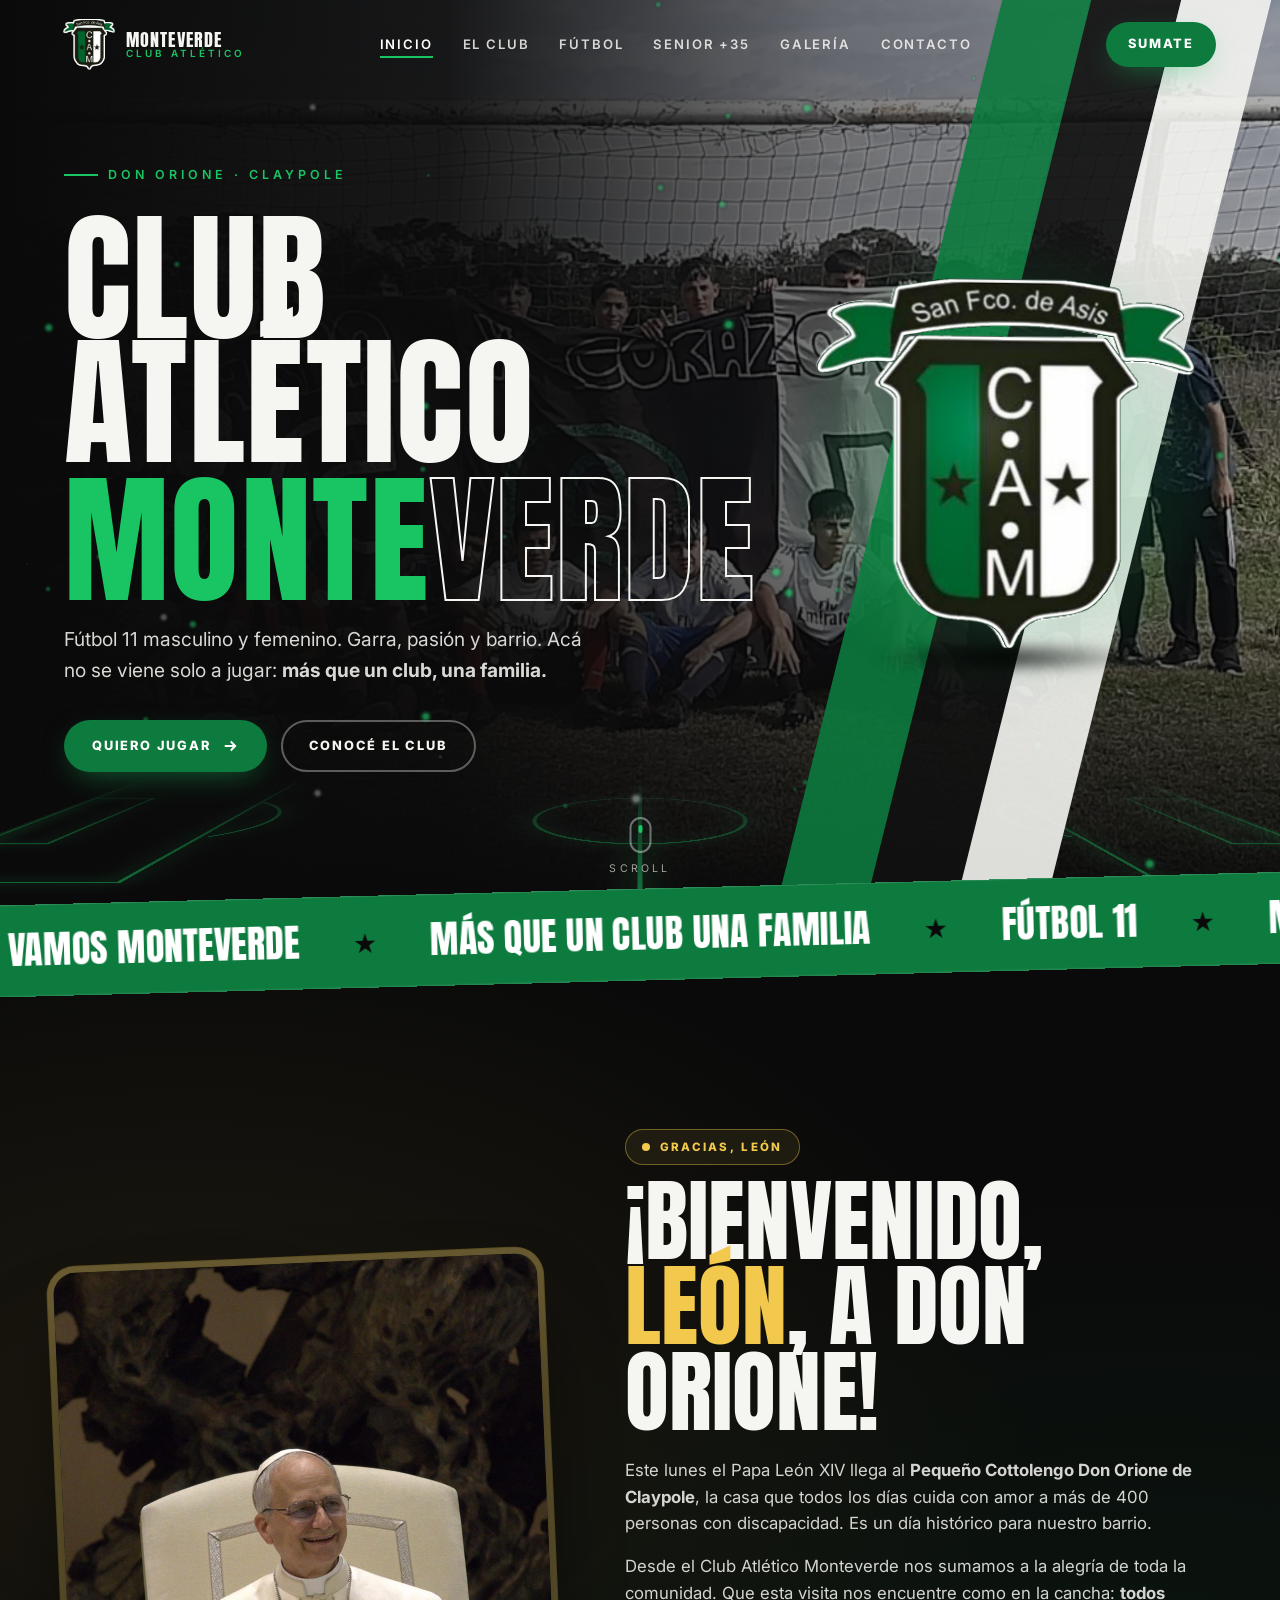
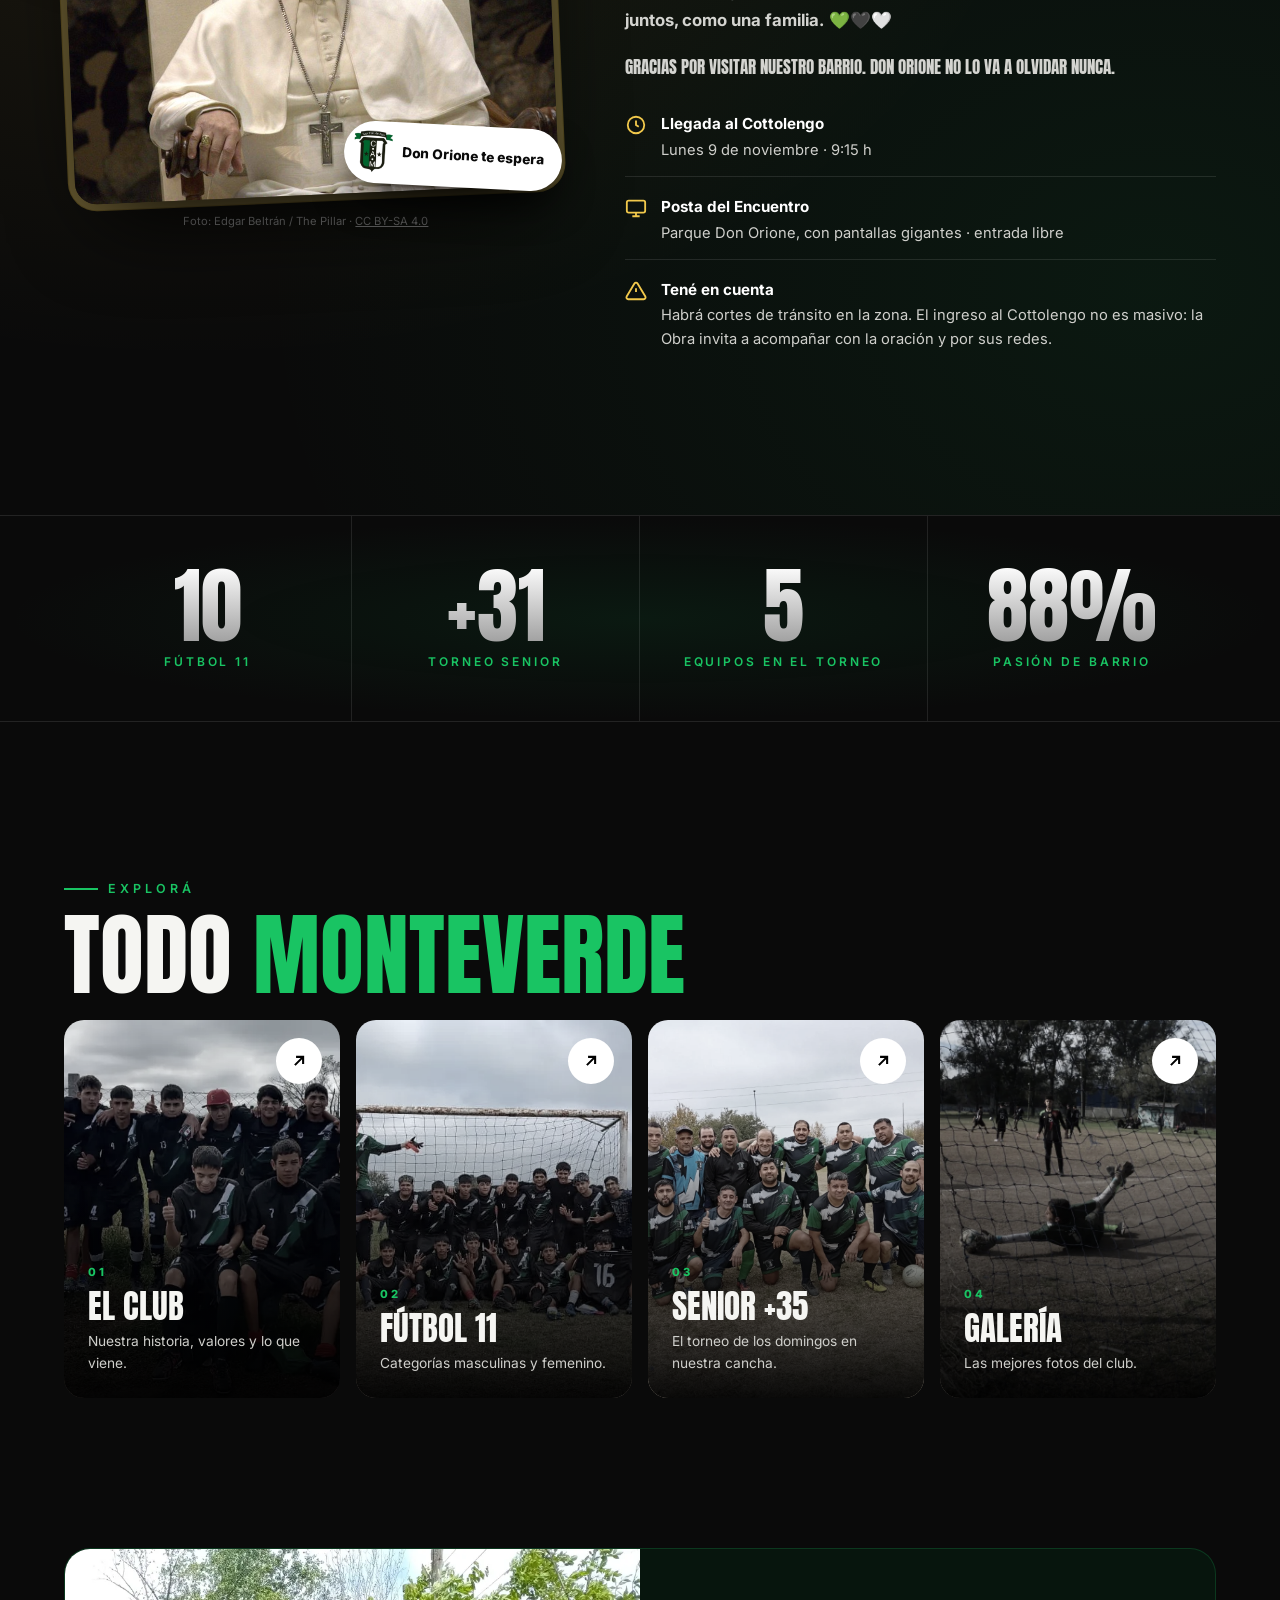
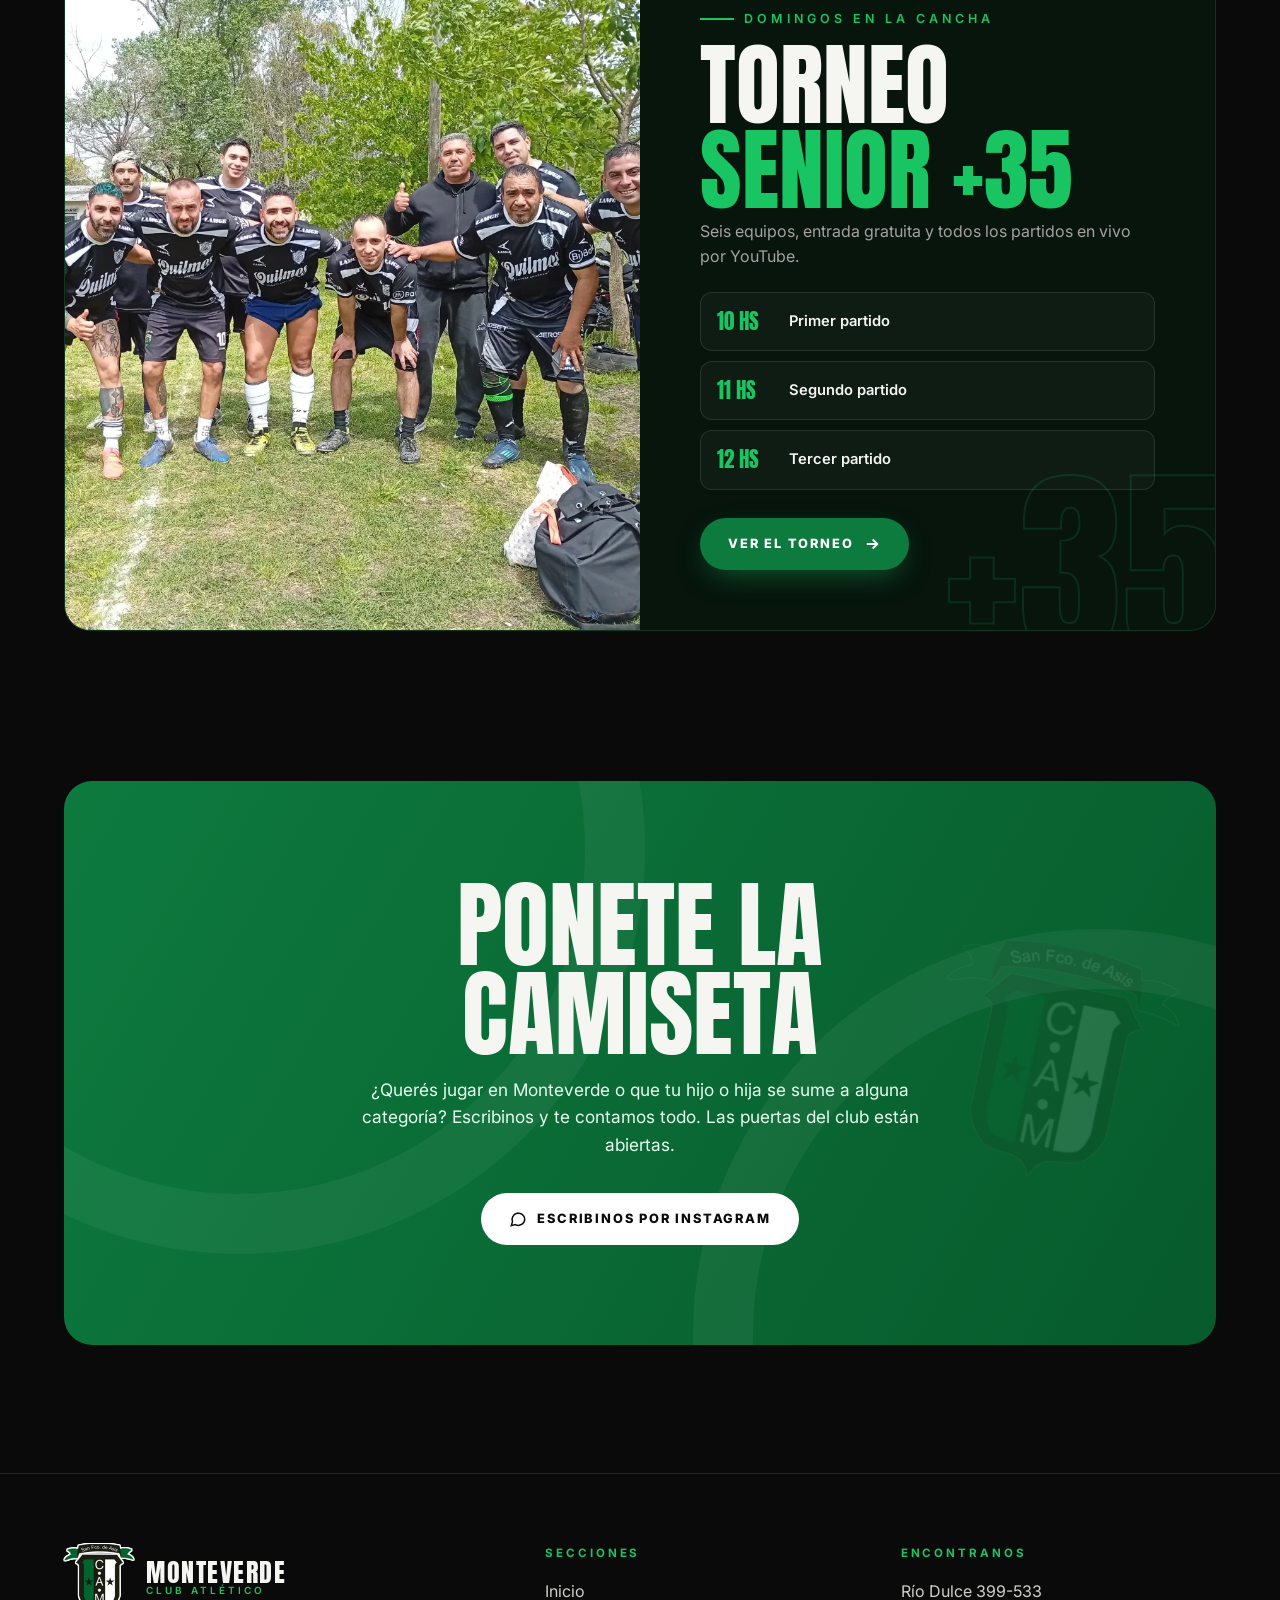
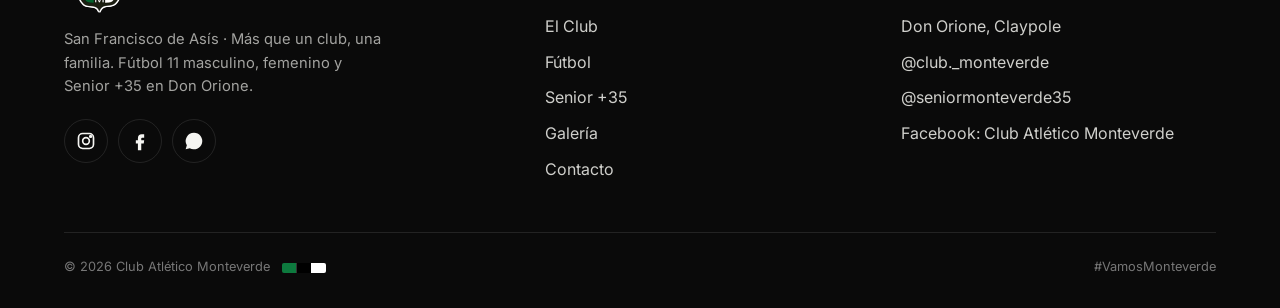
==== index.html @ 82a43534 "Contadores genéricos en Inicio y El Club (Fútbol 11, +35, 6 equipos, 100% barrio) Reemplaza datos pu" ====
<!doctype html>
<html lang="es-AR">
<head>
<meta charset="utf-8">
<meta name="viewport" content="width=device-width, initial-scale=1">
<title>Club Atlético Monteverde | Fútbol en Don Orione, Claypole</title>
<meta name="description" content="Club Atlético Monteverde (San Francisco de Asís), club de fútbol de barrio en Don Orione, Claypole. Fútbol 11 masculino, femenino y torneo Senior +35.">
<meta name="theme-color" content="#0a0a0a">
<!-- SEO -->
<link rel="canonical" href="https://clubmonteverde.com.ar/">
<meta name="robots" content="index, follow, max-image-preview:large">
<meta name="author" content="Club Atlético Monteverde">
<meta property="og:type" content="website">
<meta property="og:locale" content="es_AR">
<meta property="og:site_name" content="Club Atlético Monteverde">
<meta property="og:title" content="Club Atlético Monteverde | Fútbol en Don Orione, Claypole">
<meta property="og:description" content="Club Atlético Monteverde (San Francisco de Asís), club de fútbol de barrio en Don Orione, Claypole. Fútbol 11 masculino, femenino y torneo Senior +35.">
<meta property="og:url" content="https://clubmonteverde.com.ar/">
<meta property="og:image" content="https://clubmonteverde.com.ar/img/og-image.jpg">
<meta property="og:image:width" content="1200">
<meta property="og:image:height" content="630">
<meta property="og:image:alt" content="Escudo y plantel del Club Atlético Monteverde">
<meta name="twitter:card" content="summary_large_image">
<meta name="twitter:title" content="Club Atlético Monteverde | Fútbol en Don Orione, Claypole">
<meta name="twitter:description" content="Club Atlético Monteverde (San Francisco de Asís), club de fútbol de barrio en Don Orione, Claypole. Fútbol 11 masculino, femenino y torneo Senior +35.">
<meta name="twitter:image" content="https://clubmonteverde.com.ar/img/og-image.jpg">
<link rel="icon" href="/favicon.ico" sizes="any">
<link rel="icon" href="/favicon-32.png" type="image/png" sizes="32x32">
<link rel="apple-touch-icon" href="/apple-touch-icon.png">
<link rel="manifest" href="/site.webmanifest">
<link rel="preload" as="image" href="img/foto14.webp" fetchpriority="high">
<script type="application/ld+json">{"@context":"https://schema.org","@graph":[{"@type":"SportsOrganization","@id":"https://clubmonteverde.com.ar/#club","name":"Club Atlético Monteverde","alternateName":["C.A.M.","Monteverde","Club Atlético Monteverde San Francisco de Asís"],"sport":"Fútbol","slogan":"Más que un club, una familia","url":"https://clubmonteverde.com.ar/","logo":"https://clubmonteverde.com.ar/img/escudo.png","image":"https://clubmonteverde.com.ar/img/og-image.jpg","address":{"@type":"PostalAddress","streetAddress":"Río Dulce 399","addressLocality":"Claypole","addressRegion":"Buenos Aires","addressCountry":"AR"},"areaServed":"Don Orione, Claypole, Almirante Brown","sameAs":["https://www.instagram.com/club._monteverde/","https://www.facebook.com/pabloemanuel.castillo.5","https://www.instagram.com/seniormonteverde35/"]},{"@type":"WebSite","@id":"https://clubmonteverde.com.ar/#web","url":"https://clubmonteverde.com.ar/","name":"Club Atlético Monteverde","inLanguage":"es-AR","publisher":{"@id":"https://clubmonteverde.com.ar/#club"}},{"@type":"WebPage","@id":"https://clubmonteverde.com.ar/#page","url":"https://clubmonteverde.com.ar/","name":"Club Atlético Monteverde | Fútbol en Don Orione, Claypole","description":"Club Atlético Monteverde (San Francisco de Asís), club de fútbol de barrio en Don Orione, Claypole. Fútbol 11 masculino, femenino y torneo Senior +35.","inLanguage":"es-AR","isPartOf":{"@id":"https://clubmonteverde.com.ar/#web"},"about":{"@id":"https://clubmonteverde.com.ar/#club"},"primaryImageOfPage":"https://clubmonteverde.com.ar/img/og-image.jpg"}]}</script>
<!-- /SEO -->
<link rel="preconnect" href="https://fonts.googleapis.com">
<link rel="preconnect" href="https://fonts.gstatic.com" crossorigin>
<link href="https://fonts.googleapis.com/css2?family=Anton&family=Inter:wght@400;500;600;800&display=swap" rel="stylesheet">
<link rel="stylesheet" href="styles.css">
<link rel="stylesheet" href="fx.css">
</head>
<body>
<div id="loader"><img src="img/escudo-3d.png" alt=""><div class="bar"></div></div>
<div id="progress"></div>

<header id="top">
  <nav class="wrap">
    <a href="index.html" class="brand"><img src="img/escudo-sm.png" alt="Escudo del Club Atlético Monteverde" width="50" height="48"><span>MONTEVERDE<small>CLUB ATLÉTICO</small></span></a>
    <ul class="links">
      <li><a href="index.html">Inicio</a></li>
      <li><a href="club.html">El Club</a></li>
      <li><a href="futbol.html">Fútbol</a></li>
      <li><a href="senior.html">Senior +35</a></li>
      <li><a href="galeria.html">Galería</a></li>
      <li><a href="contacto.html">Contacto</a></li>
    </ul>
    <a href="contacto.html#sumate" class="btn btn-green nav-cta">Sumate</a>
    <button class="burger" aria-label="Abrir menú" aria-expanded="false"><span></span><span></span><span></span></button>
  </nav>
</header>

<main>
<!-- HERO -->
<section class="hero" id="inicio">
  <div class="hero-bg" style="background-image:url('img/foto14.webp')"></div>
  <div class="stripes"><i></i><i></i><i></i></div>
  <div class="wrap hero-grid">
    <div>
      <span class="eyebrow">Don Orione · Claypole</span>
      <h1><span class="line"><span>Club Atlético</span></span><span class="line"><span><span class="g">Monte</span><span class="outline">verde</span></span></span></h1>
      <p class="lead">Fútbol 11 masculino y femenino. Garra, pasión y barrio. Acá no se viene solo a jugar: <strong>más que un club, una familia.</strong></p>
      <div class="hero-actions">
        <a href="contacto.html#sumate" class="btn btn-green">Quiero jugar
          <svg width="18" height="18" viewBox="0 0 24 24" fill="none" stroke="currentColor" stroke-width="2.5"><path d="M5 12h14M13 6l6 6-6 6"/></svg></a>
        <a href="club.html" class="btn btn-ghost">Conocé el club</a>
      </div>
    </div>
    <div class="crest-wrap"><img src="img/escudo-3d.png" alt="Escudo del Club Atlético Monteverde"></div>
  </div>
  <a href="#explora" class="scroll-cue"><i></i>Scroll</a>
</section>

<div class="marquee" aria-hidden="true"><div class="marquee-track">
  <span>Vamos Monteverde</span><span>Más que un club una familia</span><span>Fútbol 11</span><span>Masculino &amp; Femenino</span><span>Senior +35</span><span>Don Orione</span>
  <span>Vamos Monteverde</span><span>Más que un club una familia</span><span>Fútbol 11</span><span>Masculino &amp; Femenino</span><span>Senior +35</span><span>Don Orione</span>
</div></div>

<!-- STATS -->
<!-- ===== PUBLICACIÓN: VISITA DEL PAPA LEÓN XIV (se puede borrar esta sección completa cuando pase) ===== -->
<section class="pad news" id="papa">
  <div class="wrap">
    <div class="news-grid">
      <figure class="news-photo reveal">
        <div class="frame"><img src="img/papa-leon-xiv.jpg" alt="El Papa León XIV sonriendo" loading="lazy"></div>
        <span class="news-stamp"><img src="img/escudo-3d.png" alt="">Don Orione te espera</span>
        <figcaption>Foto: Edgar Beltrán / The Pillar · <a href="https://commons.wikimedia.org/wiki/File:Pope_Leo_XIV_2.png" target="_blank" rel="noopener">CC BY-SA 4.0</a></figcaption>
      </figure>
      <div class="news-body">
        <span class="news-tag reveal"><i></i><span data-state-text>Novedad · Lunes 9 de noviembre</span></span>
        <h2 class="sec-title reveal d1">¡Bienvenido, <em>León</em>, a Don Orione!</h2>
        <p class="reveal d2">Este lunes el Papa León XIV llega al <strong>Pequeño Cottolengo Don Orione de Claypole</strong>, la casa que todos los días cuida con amor a más de 400 personas con discapacidad. Es un día histórico para nuestro barrio.</p>
        <p class="reveal d2">Desde el Club Atlético Monteverde nos sumamos a la alegría de toda la comunidad. Que esta visita nos encuentre como en la cancha: <strong>todos juntos, como una familia.</strong> 💚🖤🤍</p>
        <div class="countdown reveal d3" id="cd" aria-live="polite">
          <div><b data-u="d">0</b><span>días</span></div>
          <div><b data-u="h">00</b><span>horas</span></div>
          <div><b data-u="m">00</b><span>min</span></div>
          <div><b data-u="s">00</b><span>seg</span></div>
        </div>
        <p class="cd-msg" id="cdMsg" hidden></p>
        <ul class="news-info reveal d3">
          <li><svg viewBox="0 0 24 24" fill="none" stroke="currentColor" stroke-width="2"><circle cx="12" cy="12" r="9"/><path d="M12 7v5l3 2"/></svg><div><b>Llegada al Cottolengo</b>Lunes 9 de noviembre · 9:15 h</div></li>
          <li><svg viewBox="0 0 24 24" fill="none" stroke="currentColor" stroke-width="2"><rect x="2" y="4" width="20" height="13" rx="2"/><path d="M8 21h8M12 17v4"/></svg><div><b>Posta del Encuentro</b>Parque Don Orione, con pantallas gigantes · entrada libre</div></li>
          <li><svg viewBox="0 0 24 24" fill="none" stroke="currentColor" stroke-width="2"><path d="M12 9v4M12 17h.01M10.3 3.9 1.8 18a2 2 0 0 0 1.7 3h17a2 2 0 0 0 1.7-3L13.7 3.9a2 2 0 0 0-3.4 0z"/></svg><div><b>Tené en cuenta</b>Habrá cortes de tránsito en la zona. El ingreso al Cottolengo no es masivo: la Obra invita a acompañar con la oración y por sus redes.</div></li>
        </ul>
      </div>
    </div>
  </div>
  <script>
  (function(){
    var T=new Date('2026-11-09T09:15:00-03:00').getTime(), END=new Date('2026-11-10T00:00:00-03:00').getTime();
    var cd=document.getElementById('cd'), msg=document.getElementById('cdMsg'), tag=document.querySelector('#papa [data-state-text]');
    var u={}; cd.querySelectorAll('[data-u]').forEach(function(b){u[b.dataset.u]=b;});
    function pad(n){return (n<10?'0':'')+n;}
    function tick(){
      var now=Date.now(), d=T-now;
      if(d>0){
        var s=Math.floor(d/1000);
        u.d.textContent=Math.floor(s/86400); u.h.textContent=pad(Math.floor(s%86400/3600));
        u.m.textContent=pad(Math.floor(s%3600/60)); u.s.textContent=pad(s%60);
        return;
      }
      cd.hidden=true; msg.hidden=false; clearInterval(iv);
      if(now<END){ tag.textContent='¡Hoy es el día!'; msg.textContent='¡El Papa ya está en Don Orione! Acompañemos desde la Posta del Encuentro en Parque Don Orione.'; }
      else { tag.textContent='Gracias, León'; msg.textContent='Gracias por visitar nuestro barrio. Don Orione no lo va a olvidar nunca.'; }
    }
    var iv=setInterval(tick,1000); tick();
  })();
  </script>
</section>
<!-- ===== FIN PUBLICACIÓN ===== -->

<section class="stats">
  <div class="wrap stats-grid">
    <div class="stat reveal"><b data-count="11">0</b><span>Fútbol 11</span></div>
    <div class="stat reveal d1"><b data-count="35" data-prefix="+">0</b><span>Torneo Senior</span></div>
    <div class="stat reveal d2"><b data-count="6">0</b><span>Equipos en el torneo</span></div>
    <div class="stat reveal d3"><b data-count="100" data-suffix="%">0</b><span>Pasión de barrio</span></div>
  </div>
</section>

<section class="pad" id="explora">
  <div class="wrap">
    <span class="eyebrow reveal">Explorá</span>
    <h2 class="sec-title reveal d1">Todo <em>Monteverde</em></h2>
    <div class="tiles">
      <a class="tile reveal" href="club.html"><img src="img/foto13.webp" alt="" loading="lazy"><span class="go"><svg viewBox="0 0 24 24" fill="none" stroke="currentColor" stroke-width="2.5"><path d="M5 12h14M13 6l6 6-6 6"/></svg></span><span class="n">01</span><h3>El Club</h3><p>Nuestra historia, valores y lo que viene.</p></a>
      <a class="tile reveal d1" href="futbol.html"><img src="img/foto11.webp" alt="" loading="lazy"><span class="go"><svg viewBox="0 0 24 24" fill="none" stroke="currentColor" stroke-width="2.5"><path d="M5 12h14M13 6l6 6-6 6"/></svg></span><span class="n">02</span><h3>Fútbol 11</h3><p>Categorías masculinas y femenino.</p></a>
      <a class="tile reveal d2" href="senior.html"><img src="img/senior/s30.webp" alt="" loading="lazy"><span class="go"><svg viewBox="0 0 24 24" fill="none" stroke="currentColor" stroke-width="2.5"><path d="M5 12h14M13 6l6 6-6 6"/></svg></span><span class="n">03</span><h3>Senior +35</h3><p>El torneo de los domingos en nuestra cancha.</p></a>
      <a class="tile reveal d3" href="galeria.html"><img src="img/foto09.webp" alt="" loading="lazy"><span class="go"><svg viewBox="0 0 24 24" fill="none" stroke="currentColor" stroke-width="2.5"><path d="M5 12h14M13 6l6 6-6 6"/></svg></span><span class="n">04</span><h3>Galería</h3><p>Las mejores fotos del club.</p></a>
    </div>
  </div>
</section>
<section class="pad" style="padding-top:0">
  <div class="wrap">
    <div class="band reveal">
      <div class="band-img"><img src="img/senior/s01.webp" alt="Torneo Senior +35 en la cancha de Monteverde" loading="lazy"></div>
      <div class="band-body">
        <span class="eyebrow">Domingos en la cancha</span>
        <h2 class="sec-title" style="margin-bottom:6px">Torneo <em>Senior +35</em></h2>
        <p class="muted">Seis equipos, entrada gratuita y todos los partidos en vivo por YouTube.</p>
        <div class="fixture">
          <div><b>10 HS</b>Primer partido</div>
          <div><b>11 HS</b>Segundo partido</div>
          <div><b>12 HS</b>Tercer partido</div>
        </div>
        <div><a class="btn btn-green" href="senior.html">Ver el torneo <svg width="18" height="18" viewBox="0 0 24 24" fill="none" stroke="currentColor" stroke-width="2.5"><path d="M5 12h14M13 6l6 6-6 6"/></svg></a></div>
      </div>
    </div>
  </div>
</section>
<!-- SUMATE -->
<section id="sumate">
  <div class="wrap">
    <div class="join reveal">
      <img class="crest-bg" src="img/escudo.png" alt="">
      <h2>Ponete la<br>camiseta</h2>
      <p>¿Querés jugar en Monteverde o que tu hijo o hija se sume a alguna categoría? Escribinos y te contamos todo. Las puertas del club están abiertas.</p>
      <a class="btn btn-white" href="https://ig.me/m/club._monteverde" target="_blank" rel="noopener">
        <svg width="18" height="18" viewBox="0 0 24 24" fill="none" stroke="currentColor" stroke-width="2"><path d="M21 12a8.5 8.5 0 0 1-12.6 7.4L3 21l1.6-5.2A8.5 8.5 0 1 1 21 12z"/></svg>
        Escribinos por Instagram</a>
    </div>
  </div>
</section>
</main>

<footer>
  <div class="wrap">
    <div class="foot">
      <div>
        <a href="index.html" class="brand"><img src="img/escudo-sm.png" alt="" width="70" height="68"><span>MONTEVERDE<small>CLUB ATLÉTICO</small></span></a>
        <p>San Francisco de Asís · Más que un club, una familia. Fútbol 11 masculino, femenino y Senior +35 en Don Orione.</p>
        <div class="social"><a href="https://www.instagram.com/club._monteverde/" target="_blank" rel="noopener" aria-label="Instagram"><svg viewBox="0 0 24 24" fill="none" stroke="currentColor" stroke-width="2"><rect x="3" y="3" width="18" height="18" rx="5"/><circle cx="12" cy="12" r="4"/><circle cx="17.5" cy="6.5" r="1" fill="currentColor"/></svg></a>
        <a href="https://www.facebook.com/pabloemanuel.castillo.5" target="_blank" rel="noopener" aria-label="Facebook"><svg viewBox="0 0 24 24" fill="currentColor"><path d="M14 8h3V4h-3c-2.8 0-4.5 1.8-4.5 4.6V11H7v4h2.5v8h4v-8h3l.5-4h-3.5V9c0-.6.4-1 1-1z"/></svg></a>
        <a href="https://wa.me/5491160499150" target="_blank" rel="noopener" aria-label="WhatsApp"><svg viewBox="0 0 24 24" fill="currentColor"><path d="M17.5 14.4c-.3-.1-1.8-.9-2-1-.3-.1-.5-.1-.7.1l-.9 1.2c-.2.2-.3.2-.6.1-1.6-.8-2.7-1.5-3.8-3.3-.3-.5.3-.5.8-1.6.1-.2 0-.4 0-.5l-.9-2.2c-.2-.6-.5-.5-.7-.5h-.6c-.2 0-.5.1-.8.4-.3.3-1 1-1 2.5s1.1 2.9 1.2 3.1c.1.2 2.1 3.2 5.1 4.5 1.9.8 2.6.9 3.6.7.6-.1 1.8-.7 2-1.4.3-.7.3-1.3.2-1.4-.1-.2-.3-.3-.6-.4zM12 2a10 10 0 0 0-8.6 15.1L2 22l5-1.3A10 10 0 1 0 12 2z"/></svg></a></div>
      </div>
      <div><h5>Secciones</h5><ul><li><a href="index.html">Inicio</a></li><li><a href="club.html">El Club</a></li><li><a href="futbol.html">Fútbol</a></li><li><a href="senior.html">Senior +35</a></li><li><a href="galeria.html">Galería</a></li><li><a href="contacto.html">Contacto</a></li></ul></div>
      <div><h5>Encontranos</h5><ul><li>Río Dulce 399-533</li><li>Don Orione, Claypole</li><li><a href="https://www.instagram.com/club._monteverde/" target="_blank" rel="noopener">@club._monteverde</a></li><li><a href="https://www.instagram.com/seniormonteverde35/" target="_blank" rel="noopener">@seniormonteverde35</a></li><li><a href="https://www.facebook.com/pabloemanuel.castillo.5" target="_blank" rel="noopener">Facebook: Club Atlético Monteverde</a></li></ul></div>
    </div>
    <div class="copy"><span>© <span class="yr"></span> Club Atlético Monteverde <span class="flag"><i></i><i></i><i></i></span></span><span>#VamosMonteverde</span></div>
  </div>
</footer>

<script src="main.js"></script>
<script src="fx.js"></script>
</body>
</html>
---- styles.css ----
:root{
  --black:#0a0a0a; --ink:#111; --panel:#151515; --line:#ffffff1a;
  --green:#0d7a3e; --green-hi:#19c463; --white:#f5f5f2; --muted:#a3a3a0;
  --display:'Anton',Impact,sans-serif; --body:'Inter',system-ui,sans-serif;
  --gutter:clamp(16px,5vw,64px);
}
*{box-sizing:border-box;margin:0;padding:0}
html{scroll-behavior:smooth}
body{background:var(--black);color:var(--white);font-family:var(--body);line-height:1.6;overflow-x:hidden;-webkit-font-smoothing:antialiased}
img{display:block;max-width:100%}
a{color:inherit;text-decoration:none}
::selection{background:var(--green);color:#fff}
.wrap{width:100%;max-width:1280px;margin:0 auto;padding:0 var(--gutter)}

/* ---------- Preloader ---------- */
#loader{position:fixed;inset:0;z-index:100;background:var(--black);display:grid;place-items:center;transition:opacity .7s ease,visibility .7s}
#loader.out{opacity:0;visibility:hidden}
#loader img{width:120px;height:auto;filter:drop-shadow(1.5px 0 0 #fff) drop-shadow(-1.5px 0 0 #fff) drop-shadow(0 1.5px 0 #fff) drop-shadow(0 -1.5px 0 #fff);animation:pulse 1.2s ease-in-out infinite}
#loader .bar{position:absolute;bottom:0;left:0;height:4px;background:linear-gradient(90deg,var(--green),#fff);width:0;animation:load 1.4s ease forwards}
@keyframes pulse{50%{transform:scale(1.08)}}
@keyframes load{to{width:100%}}

/* ---------- Nav ---------- */
header{position:fixed;top:0;left:0;right:0;z-index:50;transition:background .4s,backdrop-filter .4s,padding .4s;padding:20px 0}
header.solid{background:#0a0a0acc;backdrop-filter:blur(14px);-webkit-backdrop-filter:blur(14px);padding:10px 0;border-bottom:1px solid var(--line)}
nav{display:flex;align-items:center;justify-content:space-between;gap:16px}
.brand{display:flex;align-items:center;gap:12px;font-family:var(--display);letter-spacing:.06em;font-size:1.15rem;line-height:1}
.brand img{width:50px;height:auto;filter:drop-shadow(1px 0 0 #fff) drop-shadow(-1px 0 0 #fff) drop-shadow(0 1px 0 #fff) drop-shadow(0 -1px 0 #fff)}
.brand small{display:block;font-family:var(--body);font-weight:600;font-size:.62rem;letter-spacing:.3em;color:var(--green-hi)}
.links{display:flex;gap:30px;list-style:none;font-weight:600;font-size:.82rem;letter-spacing:.14em;text-transform:uppercase}
.links a{position:relative;padding:6px 0;opacity:.85;transition:opacity .2s}
.links a::after{content:"";position:absolute;left:0;bottom:0;height:2px;width:100%;background:var(--green-hi);transform:scaleX(0);transform-origin:right;transition:transform .35s}
.links a:hover{opacity:1}.links a:hover::after{transform:scaleX(1);transform-origin:left}
.btn{display:inline-flex;align-items:center;gap:10px;padding:14px 26px;border-radius:999px;font-weight:800;font-size:.8rem;letter-spacing:.14em;text-transform:uppercase;transition:transform .25s,box-shadow .25s,background .25s;border:2px solid transparent;cursor:pointer}
.btn-green{background:var(--green);color:#fff;box-shadow:0 10px 30px -10px #19c46380}
.btn-green:hover{transform:translateY(-3px);box-shadow:0 18px 40px -10px #19c463aa;background:#0f8f49}
.btn-ghost{border-color:#ffffff55}
.btn-ghost:hover{border-color:#fff;background:#ffffff10;transform:translateY(-3px)}
.nav-cta{padding:10px 20px}
.burger{display:none;width:44px;height:44px;border:0;background:none;cursor:pointer;position:relative;z-index:60}
.burger span{position:absolute;left:10px;right:10px;height:2px;background:#fff;transition:transform .35s,opacity .2s}
.burger span:nth-child(1){top:15px}.burger span:nth-child(2){top:21px}.burger span:nth-child(3){top:27px}
body.menu-open .burger span:nth-child(1){transform:translateY(6px) rotate(45deg)}
body.menu-open .burger span:nth-child(2){opacity:0}
body.menu-open .burger span:nth-child(3){transform:translateY(-6px) rotate(-45deg)}

/* ---------- Hero ---------- */
.hero{position:relative;min-height:100svh;display:flex;align-items:center;overflow:hidden;isolation:isolate}
.hero-bg{position:absolute;inset:-10% 0 0;z-index:-3;background-size:cover;background-position:center 30%;filter:grayscale(.35) contrast(1.1);transform:scale(1.1)}
.hero::before{content:"";position:absolute;inset:0;z-index:-2;background:
  linear-gradient(90deg,#0a0a0a 0%,#0a0a0aee 35%,#0a0a0a88 65%,#0a0a0a55 100%),
  linear-gradient(0deg,#0a0a0a 0%,transparent 40%)}
.stripes{position:absolute;inset:0;z-index:-1;display:flex;justify-content:flex-end;pointer-events:none;opacity:.9}
.stripes i{display:block;width:clamp(40px,7vw,110px);height:140%;margin-top:-20%;transform:skewX(-14deg) translateY(110%);animation:rise 1.4s cubic-bezier(.2,.8,.2,1) forwards}
.stripes i:nth-child(1){background:var(--green);animation-delay:1.3s}
.stripes i:nth-child(2){background:var(--ink);animation-delay:1.45s}
.stripes i:nth-child(3){background:var(--white);animation-delay:1.6s;margin-right:8vw}
@keyframes rise{to{transform:skewX(-14deg) translateY(0)}}
.hero-grid{display:grid;grid-template-columns:1.25fr .75fr;align-items:center;gap:40px;padding-top:110px;padding-bottom:80px}
.eyebrow{display:inline-flex;align-items:center;gap:10px;font-weight:600;font-size:.78rem;letter-spacing:.32em;text-transform:uppercase;color:var(--green-hi)}
.eyebrow::before{content:"";width:34px;height:2px;background:currentColor}
.hero h1{font-family:var(--display);font-weight:400;text-transform:uppercase;line-height:.88;font-size:clamp(3.4rem,11vw,9.5rem);margin:18px 0 22px;letter-spacing:.01em}
.hero h1 .line{display:block;overflow:hidden;padding-top:.1em}
.hero h1 .line>span{display:block;transform:translateY(105%);animation:up 1s cubic-bezier(.2,.8,.2,1) forwards}
.hero h1 .line:nth-child(2) span{animation-delay:.12s}
.hero h1 .outline{color:transparent;-webkit-text-stroke:2px var(--white)}
.hero h1 .g{color:var(--green-hi)}
@keyframes up{to{transform:translateY(0)}}
body:not(.ready) .hero h1 .line span,body:not(.ready) .stripes i{animation-play-state:paused}
.hero p.lead{max-width:520px;color:#d8d8d4;font-size:clamp(1rem,1.6vw,1.2rem)}
.hero-actions{display:flex;flex-wrap:wrap;gap:14px;margin-top:34px}
.crest-wrap{position:relative;justify-self:center;width:min(430px,92%)}
.crest-wrap::before{content:"";position:absolute;inset:-18%;border-radius:50%;background:radial-gradient(circle,#19c46355 0%,transparent 65%);filter:blur(10px);animation:glow 4s ease-in-out infinite}
.crest-wrap img{position:relative;width:100%;filter:drop-shadow(2px 0 0 #fff) drop-shadow(-2px 0 0 #fff) drop-shadow(0 2px 0 #fff) drop-shadow(0 -2px 0 #fff) drop-shadow(0 30px 50px #000c);animation:float 6s ease-in-out infinite}
@keyframes float{50%{transform:translateY(-14px) rotate(-1.5deg)}}
@keyframes glow{50%{opacity:.5;transform:scale(.92)}}
.scroll-cue{position:absolute;left:50%;bottom:22px;transform:translateX(-50%);display:flex;flex-direction:column;align-items:center;gap:8px;font-size:.66rem;letter-spacing:.3em;text-transform:uppercase;color:var(--muted)}
.scroll-cue i{width:22px;height:36px;border:2px solid #ffffff66;border-radius:12px;position:relative}
.scroll-cue i::after{content:"";position:absolute;left:50%;top:6px;width:4px;height:8px;margin-left:-2px;border-radius:2px;background:var(--green-hi);animation:wheel 1.6s infinite}
@keyframes wheel{to{transform:translateY(12px);opacity:0}}

/* ---------- Marquee ---------- */
.marquee{background:var(--green);color:#fff;overflow:hidden;border-block:1px solid #ffffff22;transform:rotate(-1.5deg) scale(1.03);margin:-10px 0 0;position:relative;z-index:2}
.marquee-track{display:flex;width:max-content;animation:marq 28s linear infinite}
.marquee span{font-family:var(--display);font-size:clamp(1.4rem,3vw,2.3rem);text-transform:uppercase;padding:14px 26px;white-space:nowrap;display:flex;align-items:center;gap:52px}
.marquee span::after{content:"★";font-size:.7em;color:#0a0a0a}
@keyframes marq{to{transform:translateX(-50%)}}

/* ---------- Sections ---------- */
section{position:relative}
.pad{padding:clamp(80px,12vw,150px) 0}
.sec-title{font-family:var(--display);font-weight:400;text-transform:uppercase;line-height:.95;font-size:clamp(2.6rem,7vw,5.6rem);margin:14px 0 22px}
.sec-title em{font-style:normal;color:var(--green-hi)}
.sec-title .o{color:transparent;-webkit-text-stroke:1.5px var(--white)}
.muted{color:var(--muted)}
.reveal{opacity:0;transform:translateY(50px);transition:opacity 1s cubic-bezier(.2,.8,.2,1),transform 1s cubic-bezier(.2,.8,.2,1)}
.reveal.in{opacity:1;transform:none}
.d1{transition-delay:.1s}.d2{transition-delay:.2s}.d3{transition-delay:.3s}

/* Nosotros */
.about-grid{display:grid;grid-template-columns:1fr 1fr;gap:clamp(40px,6vw,90px);align-items:center}
.about-img{position:relative;aspect-ratio:4/5;border-radius:18px;overflow:hidden}
.about-img img{width:100%;height:100%;object-fit:cover;transition:transform 1.2s}
.about-img:hover img{transform:scale(1.06)}
.about-img::after{content:"";position:absolute;inset:0;background:linear-gradient(180deg,transparent 50%,#0a0a0acc)}
.about-badge{position:absolute;right:-14px;bottom:30px;z-index:2;background:var(--white);color:var(--black);border-radius:14px;padding:18px 22px;box-shadow:0 20px 50px -10px #000;font-weight:800;line-height:1.1;transform:rotate(3deg)}
.about-badge b{display:block;font-family:var(--display);font-weight:400;font-size:2.6rem;color:var(--green)}
.about-wrap{position:relative}
.about-wrap::before{content:"";position:absolute;inset:24px -24px -24px 24px;border:2px solid var(--green);border-radius:18px;z-index:-1}
.about-text p{margin-bottom:18px;font-size:1.05rem;color:#d4d4d0}
.values{display:grid;grid-template-columns:repeat(3,1fr);gap:14px;margin-top:30px}
.value{border:1px solid var(--line);border-radius:14px;padding:18px;background:linear-gradient(160deg,#ffffff08,transparent);transition:border-color .3s,transform .3s}
.value:hover{border-color:var(--green-hi);transform:translateY(-4px)}
.value svg{width:28px;height:28px;color:var(--green-hi);margin-bottom:10px}
.value h4{font-size:.95rem;letter-spacing:.04em}
.value p{font-size:.82rem;color:var(--muted);margin:0}

/* Stats */
.stats{border-block:1px solid var(--line);background:radial-gradient(ellipse at center,#0d7a3e22,transparent 70%)}
.stats-grid{display:grid;grid-template-columns:repeat(4,1fr)}
.stat{padding:48px 20px;text-align:center;border-right:1px solid var(--line)}
.stat:last-child{border-right:0}
.stat b{display:block;font-family:var(--display);font-weight:400;font-size:clamp(3rem,7vw,5.2rem);line-height:1;background:linear-gradient(180deg,#fff,#9a9a9a);-webkit-background-clip:text;background-clip:text;color:transparent}
.stat span{font-size:.75rem;letter-spacing:.24em;text-transform:uppercase;color:var(--green-hi);font-weight:600}

/* Fútbol */
.futbol-head{display:flex;justify-content:space-between;align-items:flex-end;gap:30px;flex-wrap:wrap;margin-bottom:50px}
.futbol-head p{max-width:460px}
.cards{display:grid;grid-template-columns:repeat(4,1fr);gap:18px}
.card{position:relative;aspect-ratio:3/4.2;border-radius:18px;overflow:hidden;isolation:isolate;cursor:default;transform-style:preserve-3d;transition:transform .2s ease-out}
.card img{position:absolute;inset:0;width:100%;height:100%;object-fit:cover;z-index:-2;transition:transform 1s,filter .6s;filter:grayscale(.6)}
.card::before{content:"";position:absolute;inset:0;z-index:-1;background:linear-gradient(180deg,#0a0a0a10 20%,#0a0a0af0 92%)}
.card:hover img{transform:scale(1.08);filter:grayscale(0)}
.card .num{position:absolute;top:16px;left:18px;font-family:var(--display);font-size:4.2rem;line-height:1;color:transparent;-webkit-text-stroke:1.5px #ffffffaa}
.card .tag{position:absolute;top:22px;right:18px;font-size:.62rem;font-weight:800;letter-spacing:.2em;text-transform:uppercase;padding:6px 10px;border-radius:999px;background:var(--green);color:#fff}
.card .tag.w{background:#fff;color:var(--black)}
.card .info{position:absolute;left:20px;right:20px;bottom:20px}
.card h3{font-family:var(--display);font-weight:400;font-size:2rem;text-transform:uppercase;line-height:1}
.card p{font-size:.85rem;color:#cfcfcb;margin-top:6px}
.card .line{height:3px;width:40px;background:var(--green-hi);margin-top:14px;transition:width .5s}
.card:hover .line{width:100%}

/* Momentos / timeline */
.moments{background:var(--panel);overflow:hidden}
.moments::before{content:"MONTEVERDE";position:absolute;top:50%;left:50%;transform:translate(-50%,-50%);font-family:var(--display);font-size:24vw;color:#ffffff05;white-space:nowrap;pointer-events:none;line-height:1}
.mom-grid{display:grid;grid-template-columns:repeat(3,1fr);gap:24px;margin-top:50px}
.mom{position:relative;border-radius:18px;padding:30px;background:#0a0a0a;border:1px solid var(--line);overflow:hidden;transition:transform .4s,border-color .4s}
.mom:hover{transform:translateY(-6px);border-color:#19c46388}
.mom::after{content:"";position:absolute;top:0;left:0;right:0;height:4px;background:linear-gradient(90deg,var(--green),var(--white))}
.mom .score{font-family:var(--display);font-size:3.6rem;line-height:1;display:flex;align-items:center;gap:14px}
.mom .score small{font-family:var(--body);font-size:.7rem;font-weight:800;letter-spacing:.2em;padding:6px 10px;border-radius:6px;background:var(--green)}
.mom .score small.l{background:#333}
.mom h4{font-size:1.1rem;margin:14px 0 6px}
.mom p{font-size:.9rem;color:var(--muted)}
.feature{display:grid;grid-template-columns:1.1fr .9fr;gap:0;margin-top:24px;border-radius:18px;overflow:hidden;background:var(--green);position:relative}
.feature img{width:100%;height:100%;object-fit:cover;min-height:340px}
.feature-body{padding:clamp(28px,5vw,60px);display:flex;flex-direction:column;justify-content:center;position:relative;overflow:hidden}
.feature-body::before{content:"3";position:absolute;right:-20px;bottom:-60px;font-family:var(--display);font-size:22rem;line-height:1;color:#ffffff14}
.feature-body .k{font-size:.72rem;letter-spacing:.3em;text-transform:uppercase;font-weight:800;opacity:.85}
.feature-body h3{font-family:var(--display);font-weight:400;font-size:clamp(2.2rem,5vw,3.8rem);text-transform:uppercase;line-height:.95;margin:12px 0 16px}
.feature-body p{max-width:420px;color:#eafff2}

/* Galería */
.gallery{columns:4 240px;column-gap:14px}
.gallery figure{break-inside:avoid;margin-bottom:14px;border-radius:14px;overflow:hidden;position:relative;cursor:zoom-in;background:#1a1a1a}
.gallery img{width:100%;transition:transform .8s,filter .5s}
.gallery figure::after{content:"+";position:absolute;inset:0;display:grid;place-items:center;font-size:3rem;font-weight:300;color:#fff;background:#0d7a3e99;opacity:0;transition:opacity .4s}
.gallery figure:hover img{transform:scale(1.07)}
.gallery figure:hover::after{opacity:1}
.ig-cta{display:flex;justify-content:center;margin-top:40px}
.lightbox{position:fixed;inset:0;z-index:90;background:#000000f2;display:grid;place-items:center;opacity:0;visibility:hidden;transition:opacity .35s,visibility .35s;padding:20px}
.lightbox.open{opacity:1;visibility:visible}
.lightbox img{max-height:86vh;max-width:min(1100px,100%);border-radius:10px;box-shadow:0 30px 80px #000;transform:scale(.94);transition:transform .35s}
.lightbox.open img{transform:none}
.lb-btn{position:absolute;width:52px;height:52px;border-radius:50%;border:1px solid #ffffff44;background:#ffffff10;color:#fff;font-size:1.5rem;cursor:pointer;display:grid;place-items:center;transition:background .2s}
.lb-btn:hover{background:var(--green)}
.lb-close{top:18px;right:18px}.lb-prev{left:18px;top:50%;transform:translateY(-50%)}.lb-next{right:18px;top:50%;transform:translateY(-50%)}
.lb-count{position:absolute;bottom:20px;left:50%;transform:translateX(-50%);font-size:.8rem;letter-spacing:.2em;color:var(--muted)}

/* Próximamente */
.soon{display:grid;grid-template-columns:repeat(4,1fr);gap:16px;margin-top:40px}
.soon div{border:1px dashed #ffffff33;border-radius:16px;padding:28px 20px;text-align:center;transition:border-color .3s,background .3s}
.soon div:hover{border-color:var(--green-hi);background:#19c4630d}
.soon svg{width:40px;height:40px;margin:0 auto 12px;color:var(--green-hi)}
.soon h4{font-family:var(--display);font-weight:400;font-size:1.5rem;text-transform:uppercase;letter-spacing:.03em}
.soon span{font-size:.7rem;letter-spacing:.2em;text-transform:uppercase;color:var(--muted)}

/* Ubicación */
.loc-grid{display:grid;grid-template-columns:.85fr 1.15fr;gap:clamp(30px,5vw,60px);align-items:stretch}
.loc-info{display:flex;flex-direction:column;justify-content:center}
.loc-item{display:flex;gap:16px;padding:20px 0;border-bottom:1px solid var(--line)}
.loc-item svg{flex:0 0 26px;width:26px;height:26px;color:var(--green-hi);margin-top:2px}
.loc-item b{display:block;font-size:.72rem;letter-spacing:.22em;text-transform:uppercase;color:var(--muted);font-weight:600}
.loc-item span{font-size:1.15rem;font-weight:600}
.map{position:relative;border-radius:20px;overflow:hidden;min-height:440px;border:1px solid var(--line);box-shadow:0 30px 80px -30px #19c46355}
.map iframe{position:absolute;inset:0;width:100%;height:100%;border:0;filter:grayscale(1) invert(.92) contrast(.9) hue-rotate(180deg)}
.map .pin{position:absolute;left:50%;top:50%;transform:translate(-50%,-100%);pointer-events:none;width:54px;filter:drop-shadow(0 10px 14px #000)}
.map .pin img{width:100%;animation:bounce 2s ease-in-out infinite}
@keyframes bounce{50%{transform:translateY(-10px)}}

/* Sumate */
.join{position:relative;overflow:hidden;border-radius:28px;padding:clamp(48px,8vw,100px) clamp(24px,6vw,80px);background:linear-gradient(120deg,#0d7a3e,#075a2c);text-align:center;isolation:isolate}
.join::before,.join::after{content:"";position:absolute;z-index:-1;width:60%;aspect-ratio:1;border-radius:50%;border:60px solid #ffffff0d}
.join::before{left:-20%;top:-60%}.join::after{right:-25%;bottom:-70%}
.join .crest-bg{position:absolute;right:4%;top:50%;transform:translateY(-50%) rotate(12deg);width:240px;opacity:.12;z-index:-1}
.join h2{font-family:var(--display);font-weight:400;text-transform:uppercase;font-size:clamp(2.6rem,8vw,6rem);line-height:.92}
.join p{max-width:560px;margin:18px auto 34px;color:#e6fff0;font-size:1.08rem}
.join .btn-white{background:#fff;color:var(--black)}
.join .btn-white:hover{transform:translateY(-3px);box-shadow:0 18px 40px -10px #000a}

/* Senior +35 */
.senior{background:linear-gradient(180deg,var(--black),#07150d 30%,#07150d 70%,var(--black));overflow:hidden}
.senior::before{content:"+35";position:absolute;right:-2vw;top:40px;font-family:var(--display);font-size:clamp(12rem,32vw,30rem);line-height:.8;color:transparent;-webkit-text-stroke:2px #19c46322;pointer-events:none}
.sen-grid{display:grid;grid-template-columns:1.05fr .95fr;gap:clamp(36px,6vw,80px);align-items:center}
.sen-title{font-family:var(--display);font-weight:400;text-transform:uppercase;line-height:.86;font-size:clamp(3.4rem,10vw,8rem);margin:14px 0 20px}
.sen-title em{font-style:normal;display:inline-block;background:var(--green);color:#fff;padding:0 .14em;transform:rotate(-3deg);border-radius:6px}
.pills{display:flex;flex-wrap:wrap;gap:10px;margin:26px 0 30px}
.pill{display:inline-flex;align-items:center;gap:8px;padding:10px 16px;border-radius:999px;border:1px solid #19c46355;background:#19c46312;font-size:.85rem;font-weight:600}
.pill svg{width:16px;height:16px;color:var(--green-hi)}
.sen-photo{position:relative}
.sen-photo .frame{border-radius:20px;overflow:hidden;transform:rotate(2deg);box-shadow:0 40px 80px -30px #000,0 0 0 6px #ffffff10;transition:transform .6s}
.sen-photo:hover .frame{transform:rotate(0) scale(1.02)}
.sen-photo img{width:100%;aspect-ratio:4/5;object-fit:cover}
.sen-photo .stamp{position:absolute;left:-18px;bottom:28px;display:flex;align-items:center;gap:12px;background:#fff;color:var(--black);padding:12px 18px 12px 12px;border-radius:14px;box-shadow:0 20px 40px -10px #000;transform:rotate(-3deg);font-weight:800;line-height:1.1}
.sen-photo .stamp img{width:48px;height:48px;aspect-ratio:auto}
.sen-photo .stamp small{display:block;font-weight:600;font-size:.7rem;letter-spacing:.14em;text-transform:uppercase;color:var(--green)}
.sub-h{display:flex;align-items:baseline;justify-content:space-between;gap:20px;flex-wrap:wrap;margin:clamp(60px,9vw,100px) 0 24px}
.sub-h h3{font-family:var(--display);font-weight:400;text-transform:uppercase;font-size:clamp(1.9rem,4vw,2.8rem);line-height:1}
.sub-h h3 em{font-style:normal;color:var(--green-hi)}
.teams{display:grid;grid-template-columns:repeat(6,1fr);gap:12px}
.team{position:relative;border-radius:16px;padding:22px 14px;text-align:center;background:#ffffff08;border:1px solid var(--line);transition:transform .35s,border-color .35s,background .35s}
.team:hover{transform:translateY(-6px);border-color:#19c46388;background:#19c46310}
.team .ini{width:58px;height:58px;margin:0 auto 12px;border-radius:50%;display:grid;place-items:center;font-family:var(--display);font-size:1.4rem;background:#1d1d1d;border:2px solid #ffffff22}
.team b{display:block;font-size:.9rem;line-height:1.2}
.team span{display:block;font-size:.68rem;letter-spacing:.14em;text-transform:uppercase;color:var(--muted);margin-top:6px}
.team.home{background:linear-gradient(160deg,#0d7a3e,#06401f);border-color:#19c463}
.team.home .ini{background:none;border:0}.team.home .ini img{width:58px;height:58px}
.team.home span{color:#bff5d6}
.team.champ span{color:#ffd54a}
.results{display:grid;grid-template-columns:repeat(3,1fr);gap:16px}
.board{border-radius:16px;background:#0a0a0a;border:1px solid var(--line);padding:22px;display:grid;grid-template-columns:1fr auto 1fr;align-items:center;gap:10px;text-align:center}
.board .t{font-weight:700;font-size:.92rem;line-height:1.2}
.board .t.w{color:var(--green-hi)}
.board .sc{font-family:var(--display);font-size:2.6rem;line-height:1;padding:6px 14px;border-radius:10px;background:#151515;letter-spacing:.06em}
.board small{grid-column:1/-1;font-size:.68rem;letter-spacing:.18em;text-transform:uppercase;color:var(--muted)}
.mvp-nav{display:flex;gap:10px}
.mvp-nav button{width:46px;height:46px;border-radius:50%;border:1px solid #ffffff33;background:none;color:#fff;font-size:1.3rem;cursor:pointer;transition:background .25s,border-color .25s}
.mvp-nav button:hover{background:var(--green);border-color:var(--green)}
.mvp{display:flex;gap:16px;overflow-x:auto;scroll-snap-type:x mandatory;padding-bottom:12px;scrollbar-width:none;-webkit-overflow-scrolling:touch}
.mvp::-webkit-scrollbar{display:none}
.mvp article{flex:0 0 clamp(210px,22vw,260px);scroll-snap-align:start;position:relative;border-radius:16px;overflow:hidden;aspect-ratio:3/4;isolation:isolate}
.mvp img{position:absolute;inset:0;width:100%;height:100%;object-fit:cover;z-index:-2;transition:transform .8s}
.mvp article:hover img{transform:scale(1.07)}
.mvp article::before{content:"";position:absolute;inset:0;z-index:-1;background:linear-gradient(180deg,transparent 45%,#000000e6)}
.mvp .badge{position:absolute;top:12px;left:12px;font-size:.6rem;font-weight:800;letter-spacing:.18em;text-transform:uppercase;background:#ffd54a;color:#111;padding:6px 9px;border-radius:999px}
.mvp .who{position:absolute;left:16px;right:16px;bottom:14px}
.mvp .who b{display:block;font-family:var(--display);font-weight:400;font-size:1.5rem;text-transform:uppercase;line-height:1}
.mvp .who span{font-size:.78rem;color:#cfcfcb}
.sen-cta{margin-top:clamp(50px,8vw,90px);display:flex;align-items:center;justify-content:space-between;gap:24px;flex-wrap:wrap;padding:clamp(26px,4vw,40px);border-radius:22px;border:1px solid #19c46355;background:radial-gradient(ellipse at left,#19c46322,transparent 60%),#0a0a0a}
.sen-cta h3{font-family:var(--display);font-weight:400;text-transform:uppercase;font-size:clamp(1.8rem,4vw,2.8rem);line-height:1}
.sen-cta p{color:var(--muted);margin-top:6px}
.sen-cta .acts{display:flex;gap:12px;flex-wrap:wrap}
.btn-wa{background:#25d366;color:#06200f}
.btn-wa:hover{transform:translateY(-3px);box-shadow:0 18px 40px -10px #25d36688}

/* Footer */
footer{padding:70px 0 30px;border-top:1px solid var(--line);margin-top:clamp(80px,10vw,130px)}
.foot{display:grid;grid-template-columns:1.4fr 1fr 1fr;gap:40px}
.foot h5{font-size:.72rem;letter-spacing:.25em;text-transform:uppercase;color:var(--green-hi);margin-bottom:16px}
.foot ul{list-style:none;display:grid;gap:10px;color:#cfcfcb}
.foot ul a:hover{color:#fff}
.foot .brand{font-size:1.6rem}.foot .brand img{width:70px}
.foot p{color:var(--muted);margin-top:16px;max-width:320px;font-size:.92rem}
.social{display:flex;gap:10px;margin-top:20px}
.social a{width:44px;height:44px;border-radius:50%;border:1px solid var(--line);display:grid;place-items:center;transition:background .3s,border-color .3s}
.social a:hover{background:var(--green);border-color:var(--green)}
.social svg{width:20px;height:20px}
.copy{display:flex;justify-content:space-between;flex-wrap:wrap;gap:10px;margin-top:50px;padding-top:24px;border-top:1px solid var(--line);font-size:.8rem;color:#777}
.flag{display:inline-flex;height:10px;width:44px;border-radius:2px;overflow:hidden;vertical-align:middle;margin-left:8px}
.flag i{flex:1}.flag i:nth-child(1){background:var(--green)}.flag i:nth-child(2){background:#000;outline:1px solid #333}.flag i:nth-child(3){background:#fff}

/* Progress bar */
#progress{position:fixed;top:0;left:0;height:3px;z-index:70;background:linear-gradient(90deg,var(--green-hi),#fff);width:0}

/* ---------- Responsive ---------- */
@media (max-width:1024px){
  .teams{grid-template-columns:repeat(3,1fr)}
  .results{grid-template-columns:1fr}
  .cards{grid-template-columns:repeat(2,1fr)}
  .mom-grid{grid-template-columns:1fr 1fr}
  .soon{grid-template-columns:repeat(2,1fr)}
}
@media (max-width:860px){
  .links,.nav-cta{display:none}
  .burger{display:block}
  body.menu-open{overflow:hidden}
  .links{position:fixed;inset:0;z-index:55;display:flex;flex-direction:column;justify-content:center;align-items:center;gap:28px;background:#0a0a0af7;backdrop-filter:blur(10px);font-family:var(--display);font-size:2.4rem;letter-spacing:.04em;opacity:0;visibility:hidden;transition:opacity .4s,visibility .4s}
  body.menu-open .links{opacity:1;visibility:visible}
  .hero-grid{grid-template-columns:1fr;text-align:center;padding-top:100px}
  .hero-grid .eyebrow{justify-content:center}
  .hero p.lead{margin:0 auto}
  .hero-actions{justify-content:center}
  .crest-wrap{order:-1;width:min(200px,50vw)}
  .stripes{opacity:.35}
  .about-grid,.loc-grid,.feature{grid-template-columns:1fr}
  .about-wrap{max-width:460px;margin:0 auto;width:calc(100% - 24px)}
  .stats-grid{grid-template-columns:1fr 1fr}
  .stat:nth-child(2){border-right:0}
  .stat:nth-child(-n+2){border-bottom:1px solid var(--line)}
  .foot{grid-template-columns:1fr 1fr}
  .foot>div:first-child{grid-column:1/-1}
  .map{min-height:340px}
}
@media (max-width:560px){
  .cards,.mom-grid{grid-template-columns:1fr}
  .card{aspect-ratio:4/4.4}
  .values{grid-template-columns:1fr}
  .gallery{columns:2;column-gap:10px}
  .gallery figure{margin-bottom:10px}
  .about-badge{right:-8px}
  .scroll-cue{display:none}
  .lb-prev,.lb-next{top:auto;bottom:14px;transform:none}
  .lb-count{bottom:30px}
  .join .crest-bg{display:none}
}
@media (max-width:860px){
  .sen-grid{grid-template-columns:1fr}
  .sen-photo{max-width:440px;margin:0 auto;width:calc(100% - 20px)}
}
@media (max-width:560px){
  .teams{grid-template-columns:repeat(2,1fr)}
  .sen-photo .stamp{left:-6px}
  .sen-cta .acts,.sen-cta .acts .btn{width:100%;justify-content:center}
}
@media (prefers-reduced-motion:reduce){
  *,*::before,*::after{animation:none!important;transition:none!important}
  .reveal{opacity:1;transform:none}
  .hero h1 .line span,.stripes i{transform:none}
  .stripes i{transform:skewX(-14deg)}
}

/* ===================== Multi-página ===================== */
.links a.active{opacity:1;color:#fff}
.links a.active::after{transform:scaleX(1)}

/* Cabecera de página interna */
.page-hero{position:relative;min-height:64svh;display:flex;align-items:flex-end;overflow:hidden;isolation:isolate;padding:150px 0 70px}
.page-hero .bg{position:absolute;inset:0;z-index:-3;background-size:cover;background-position:center 35%;filter:grayscale(.35) contrast(1.05);transform:scale(1.12);animation:kb 16s ease-out forwards}
@keyframes kb{to{transform:scale(1)}}
.page-hero::before{content:"";position:absolute;inset:0;z-index:-2;background:linear-gradient(0deg,#0a0a0a 2%,#0a0a0ad0 45%,#0a0a0a70 100%),linear-gradient(90deg,#0a0a0acc,transparent 70%)}
.page-hero .stripes{opacity:.55}
.page-hero .wrap{position:relative;width:100%}
.crumbs{font-size:.72rem;font-weight:600;letter-spacing:.24em;text-transform:uppercase;color:var(--muted)}
.crumbs a:hover{color:#fff}
.crumbs b{color:var(--green-hi);font-weight:600}
.page-hero h1{font-family:var(--display);font-weight:400;text-transform:uppercase;font-size:clamp(3.6rem,12vw,10rem);line-height:.86;margin-top:16px;overflow:hidden;padding-top:.08em}
.page-hero h1 span{display:block;transform:translateY(105%);animation:up 1s cubic-bezier(.2,.8,.2,1) .2s forwards}
body:not(.ready) .page-hero h1 span{animation-play-state:paused}
.page-hero h1 em{font-style:normal;color:var(--green-hi)}
.page-hero p{max-width:560px;color:#d6d6d2;margin-top:16px;font-size:clamp(1rem,1.5vw,1.15rem)}
.page-hero .crest-mini{position:absolute;right:0;bottom:0;width:clamp(100px,14vw,180px);filter:drop-shadow(2px 0 0 #fff) drop-shadow(-2px 0 0 #fff) drop-shadow(0 2px 0 #fff) drop-shadow(0 -2px 0 #fff) drop-shadow(0 20px 30px #000);animation:float 6s ease-in-out infinite}

/* Accesos de la portada */
.tiles{display:grid;grid-template-columns:repeat(4,1fr);gap:16px}
.tile{position:relative;aspect-ratio:3/4.1;border-radius:20px;overflow:hidden;isolation:isolate;display:flex;flex-direction:column;justify-content:flex-end;padding:24px}
.tile img{position:absolute;inset:0;width:100%;height:100%;object-fit:cover;z-index:-2;transition:transform 1s,filter .6s;filter:grayscale(.55)}
.tile::before{content:"";position:absolute;inset:0;z-index:-1;background:linear-gradient(180deg,transparent 30%,#000000f0)}
.tile:hover img{transform:scale(1.08);filter:none}
.tile .n{font-size:.7rem;letter-spacing:.26em;color:var(--green-hi);font-weight:800}
.tile h3{font-family:var(--display);font-weight:400;font-size:clamp(1.9rem,2.6vw,2.4rem);text-transform:uppercase;line-height:1;margin:8px 0 6px}
.tile p{font-size:.86rem;color:#cfcfcb}
.tile .go{position:absolute;top:18px;right:18px;width:46px;height:46px;border-radius:50%;background:#fff;color:#000;display:grid;place-items:center;transform:rotate(-45deg);transition:transform .45s,background .3s}
.tile:hover .go{transform:rotate(0);background:var(--green-hi)}
.tile .go svg{width:20px;height:20px}

/* Banda Senior en portada */
.band{display:grid;grid-template-columns:1fr 1fr;border-radius:26px;overflow:hidden;background:#07150d;border:1px solid #19c46333}
.band-img{position:relative;min-height:380px}
.band-img img{position:absolute;inset:0;width:100%;height:100%;object-fit:cover}
.band-body{padding:clamp(28px,5vw,60px);display:flex;flex-direction:column;justify-content:center;position:relative;overflow:hidden;isolation:isolate}
.band-body::after{content:"+35";position:absolute;z-index:-1;right:-10px;bottom:-40px;font-family:var(--display);font-size:13rem;line-height:1;color:transparent;-webkit-text-stroke:2px #19c46326}
.fixture{display:grid;gap:10px;margin:22px 0 28px}
.fixture div{display:flex;align-items:center;gap:14px;padding:12px 16px;border-radius:12px;background:#ffffff08;border:1px solid var(--line);font-weight:600;font-size:.92rem}
.fixture b{font-family:var(--display);font-weight:400;font-size:1.3rem;color:var(--green-hi);min-width:58px}

/* El club crece */
.crece{display:grid;grid-template-columns:1.25fr .75fr;gap:clamp(30px,5vw,60px);align-items:center;border-radius:28px;padding:clamp(28px,5vw,64px);background:linear-gradient(135deg,#111,#0b2015);border:1px solid var(--line);position:relative;overflow:hidden;isolation:isolate}
.crece::after{content:"";position:absolute;z-index:-1;right:-140px;top:-140px;width:420px;height:420px;border-radius:50%;background:radial-gradient(circle,#19c46333,transparent 70%)}
.now{display:flex;flex-wrap:wrap;gap:10px;margin-top:26px}
.now span{display:inline-flex;align-items:center;gap:8px;padding:10px 16px;border-radius:999px;background:#19c4631a;border:1px solid #19c46366;font-weight:600;font-size:.86rem}
.now span::before{content:"";width:8px;height:8px;border-radius:50%;background:var(--green-hi);box-shadow:0 0 10px var(--green-hi)}
.now span.next{background:none;border-style:dashed;border-color:#ffffff44;color:var(--muted)}
.now span.next::before{background:#666;box-shadow:none;animation:blink 1.4s infinite}
@keyframes blink{50%{opacity:.2}}
.idea{border-radius:22px;background:var(--green);padding:34px 28px;text-align:center}
.idea .plus{width:76px;height:76px;margin:0 auto 16px;border-radius:50%;background:#fff;color:var(--green);display:grid;place-items:center;animation:pulse 2.4s ease-in-out infinite}
.idea .plus svg{width:34px;height:34px}
.idea h4{font-family:var(--display);font-weight:400;font-size:1.9rem;text-transform:uppercase;line-height:1}
.idea p{color:#e6fff0;font-size:.92rem;margin:10px 0 20px}
.idea .btn{background:#fff;color:var(--black)}

/* Filtros de galería */
.filters{display:flex;flex-wrap:wrap;gap:10px;margin-bottom:30px}
.filters button{padding:11px 20px;border-radius:999px;border:1px solid #ffffff33;background:none;color:#fff;font:600 .8rem var(--body);letter-spacing:.12em;text-transform:uppercase;cursor:pointer;transition:background .25s,border-color .25s}
.filters button:hover{border-color:#fff}
.filters button.on{background:var(--green);border-color:var(--green)}
.gallery figure.hide{display:none}

/* Contacto */
.contact-cards{display:grid;grid-template-columns:repeat(3,1fr);gap:16px;margin-top:clamp(50px,8vw,90px)}
.ccard{display:flex;flex-direction:column;gap:8px;padding:28px;border-radius:20px;background:#ffffff07;border:1px solid var(--line);transition:transform .35s,border-color .35s}
.ccard:hover{transform:translateY(-6px);border-color:#19c46388}
.ccard .ic{width:52px;height:52px;border-radius:14px;display:grid;place-items:center;background:var(--green)}
.ccard .ic.wa{background:#25d366;color:#06200f}
.ccard .ic svg{width:24px;height:24px}
.ccard b{font-size:.72rem;letter-spacing:.22em;text-transform:uppercase;color:var(--muted);font-weight:600;margin-top:8px}
.ccard span{font-size:1.15rem;font-weight:700}
.ccard small{color:var(--muted)}

/* Pie: siguiente página */
.next-page{display:flex;justify-content:space-between;align-items:center;gap:20px;padding:clamp(30px,5vw,50px) 0 0;border-top:1px solid var(--line);margin-top:clamp(60px,8vw,100px)}
.next-page small{font-size:.72rem;letter-spacing:.24em;text-transform:uppercase;color:var(--muted)}
.next-page a{display:flex;align-items:center;gap:18px;font-family:var(--display);font-size:clamp(2rem,6vw,4.4rem);text-transform:uppercase;line-height:1;transition:color .3s}
.next-page a:hover{color:var(--green-hi)}
.next-page a svg{width:clamp(30px,5vw,56px);height:clamp(30px,5vw,56px);transition:transform .4s}
.next-page a:hover svg{transform:translateX(10px)}

@media (max-width:1024px){
  .tiles{grid-template-columns:repeat(2,1fr)}
  .contact-cards{grid-template-columns:1fr}
}
@media (max-width:860px){
  .band,.crece{grid-template-columns:1fr}
  .band-img{min-height:260px}
  .page-hero{min-height:56svh;padding:130px 0 50px}
  .page-hero .crest-mini{position:static;display:block;width:92px;margin-bottom:18px}
}
@media (max-width:560px){
  .tiles{grid-template-columns:1fr}
  .tile{aspect-ratio:4/3.4}
  .next-page{flex-direction:column;align-items:flex-start}
}

@media (prefers-reduced-motion:reduce){.page-hero h1 span{transform:none}.page-hero .bg{transform:none}}
main{overflow-x:clip}

/* ===== Publicación: visita del Papa ===== */
.news{--gold:#f2c94c;overflow:hidden;background:radial-gradient(ellipse at 15% 40%,#f2c94c14,transparent 55%),radial-gradient(ellipse at 90% 80%,#19c46314,transparent 55%)}
.news-grid{display:grid;grid-template-columns:.9fr 1.1fr;gap:clamp(36px,6vw,80px);align-items:center}
.news-photo{position:relative;margin:0}
.news-photo .frame{border-radius:22px;overflow:hidden;transform:rotate(-2.5deg);box-shadow:0 40px 90px -30px #000,0 0 0 6px #ffffff12,0 0 0 7px #f2c94c55;transition:transform .7s cubic-bezier(.2,.8,.2,1)}
.news-photo:hover .frame{transform:rotate(0) scale(1.02)}
.news-photo img{width:100%;aspect-ratio:4/4.4;object-fit:cover;object-position:52% 30%}
.news-stamp{position:absolute;right:-14px;bottom:44px;display:flex;align-items:center;gap:10px;padding:10px 18px 10px 10px;border-radius:999px;background:#fff;color:#0a0a0a;font-weight:800;font-size:.85rem;box-shadow:0 18px 40px -10px #000;transform:rotate(3deg)}
.news-stamp img{width:38px;height:auto}
.news-photo figcaption{margin-top:18px;font-size:.7rem;color:#777;text-align:center}
.news-photo figcaption a{text-decoration:underline}
.news-tag{display:inline-flex;align-items:center;gap:10px;padding:8px 16px;border-radius:999px;border:1px solid #f2c94c66;background:#f2c94c14;color:var(--gold);font-weight:800;font-size:.72rem;letter-spacing:.2em;text-transform:uppercase}
.news-tag i{width:8px;height:8px;border-radius:50%;background:var(--gold);box-shadow:0 0 0 0 #f2c94c88;animation:ping 1.6s infinite}
@keyframes ping{70%{box-shadow:0 0 0 10px #f2c94c00}100%{box-shadow:0 0 0 0 #f2c94c00}}
.news .sec-title em{color:var(--gold)}
.news-body>p{color:#d4d4d0;font-size:1.05rem;margin-bottom:16px;max-width:580px}
.countdown{display:flex;gap:12px;margin:28px 0 8px}
.countdown div{flex:1;max-width:110px;text-align:center;padding:16px 8px;border-radius:16px;background:linear-gradient(180deg,#1a1a1a,#0e0e0e);border:1px solid var(--line);position:relative;overflow:hidden}
.countdown div::after{content:"";position:absolute;left:0;right:0;top:50%;height:1px;background:#00000080}
.countdown b{display:block;font-family:var(--display);font-weight:400;font-size:clamp(2rem,4.4vw,3rem);line-height:1;font-variant-numeric:tabular-nums}
.countdown span{font-size:.62rem;letter-spacing:.22em;text-transform:uppercase;color:var(--muted)}
.cd-msg{font-family:var(--display);font-size:clamp(1.4rem,3vw,2rem);text-transform:uppercase;line-height:1.1;color:var(--gold);margin:24px 0 8px;max-width:560px}
.news-info{list-style:none;display:grid;gap:4px;margin-top:22px}
.news-info li{display:flex;gap:14px;padding:14px 0;border-bottom:1px solid var(--line);font-size:.92rem;color:#cfcfcb}
.news-info li:last-child{border-bottom:0}
.news-info svg{flex:0 0 22px;width:22px;height:22px;color:var(--gold);margin-top:2px}
.news-info b{display:block;color:#fff;font-size:.95rem;margin-bottom:2px}
@media (max-width:860px){
  .news-grid{grid-template-columns:1fr}
  .news-photo{max-width:440px;margin:0 auto;width:calc(100% - 24px)}
}
@media (max-width:560px){
  .countdown{gap:8px}
  .countdown div{padding:12px 4px}
  .news-stamp{right:-6px;font-size:.78rem}
}
.countdown[hidden],.cd-msg[hidden]{display:none}

/* ===== Torneo Senior +35: tabla, fechas, goleadores ===== */
.src{color:var(--green-hi);text-decoration:underline;text-underline-offset:3px}
.tb{flex:0 0 auto;display:inline-flex;align-items:center;justify-content:center;width:46px;height:46px}
.tb img{max-width:100%;max-height:100%;width:auto;height:auto;object-fit:contain;filter:drop-shadow(0 2px 4px #0009)}
.tb-cam img{filter:drop-shadow(1px 0 0 #fff) drop-shadow(-1px 0 0 #fff) drop-shadow(0 1px 0 #fff) drop-shadow(0 -1px 0 #fff) drop-shadow(0 2px 4px #0009)}
.tb-txt{border-radius:8px;background:#222;font:800 .6rem var(--body);color:#ccc}

.standings{border-radius:20px;overflow:hidden;border:1px solid var(--line);background:#0a0a0a}
.st-row{display:grid;grid-template-columns:48px minmax(0,1fr) 64px repeat(6,52px) 60px;align-items:center;padding:12px 18px;border-top:1px solid var(--line);font-variant-numeric:tabular-nums;text-align:center;position:relative}
.st-row>span:nth-child(2){text-align:left}
.st-head{border-top:0;background:#141414;font-size:.66rem;font-weight:800;letter-spacing:.18em;color:var(--muted);text-transform:uppercase}
.st-row .pos{display:grid;place-items:center;width:30px;height:30px;border-radius:9px;background:#1c1c1c;font-weight:800;font-size:.85rem}
.st-row.lead .pos{background:#f2c94c;color:#111}
.team-c{display:flex;align-items:center;gap:12px;min-width:0}
.team-c>.nm{display:flex;flex-direction:column;gap:6px;min-width:0;flex:1}
.team-c b{font-size:.95rem;white-space:nowrap;overflow:hidden;text-overflow:ellipsis}
.st-row .bar{display:block;height:3px;border-radius:2px;background:#ffffff14;position:relative;overflow:hidden;max-width:220px}
.st-row .bar::after{content:"";position:absolute;inset:0;width:var(--w);background:linear-gradient(90deg,var(--green),var(--green-hi));transform:scaleX(0);transform-origin:left;transition:transform 1.2s cubic-bezier(.2,.8,.2,1) .3s}
.st-row.in .bar::after{transform:scaleX(1)}
.st-row .pts{font-family:var(--display);font-size:1.6rem;line-height:1}
.st-row .dif.up{color:var(--green-hi)}.st-row .dif.down{color:#ff7a7a}
.st-row.me{background:linear-gradient(90deg,#0d7a3e40,#0d7a3e10);box-shadow:inset 4px 0 0 var(--green-hi)}
.st-row.me b{color:#fff}

.fixture-next{display:grid;grid-template-columns:repeat(3,1fr);gap:14px}
.fx-card{display:grid;grid-template-columns:1fr auto 1fr;align-items:center;gap:10px;padding:22px 16px;border-radius:18px;background:linear-gradient(160deg,#151515,#0b0b0b);border:1px solid var(--line);text-align:center;transition:transform .35s,border-color .35s}
.fx-card:hover{transform:translateY(-5px);border-color:#19c46388}
.fx-card.me{border-color:#19c46399;background:linear-gradient(160deg,#0d7a3e33,#0b0b0b)}
.fx-t{display:flex;flex-direction:column;align-items:center;gap:10px}
.fx-t .tb{width:86px;height:86px}
.fx-t b{font-size:.85rem;line-height:1.2}
.fx-vs{font-family:var(--display);font-size:1.4rem;color:var(--green-hi)}

.tor-grid{display:grid;grid-template-columns:1.15fr .85fr;gap:clamp(30px,5vw,60px);align-items:start}
.fecha-tabs{display:flex;flex-wrap:wrap;gap:8px;margin-bottom:16px}
.fecha-tabs button{min-width:46px;padding:9px 12px;border-radius:12px;border:1px solid #ffffff2a;background:none;color:#fff;font:700 .85rem var(--body);cursor:pointer;transition:background .2s,border-color .2s}
.fecha-tabs button:hover{border-color:#fff}
.fecha-tabs button.on{background:var(--green);border-color:var(--green)}
.results-list{display:grid;gap:12px}
.board.res{grid-template-columns:1fr auto 1fr;padding:16px 18px;animation:resIn .45s cubic-bezier(.2,.8,.2,1) both}
.board.res:nth-child(2){animation-delay:.06s}.board.res:nth-child(3){animation-delay:.12s}
@keyframes resIn{from{opacity:0;transform:translateY(14px) rotateX(20deg)}}
.board.res .t{display:flex;align-items:center;gap:10px;justify-content:flex-start;text-align:left;font-size:.88rem}
.board.res .t.r{justify-content:flex-end;text-align:right}
.board.res .t .tb{width:40px;height:40px}
.board.res .sc{font-size:2rem;min-width:84px}
.board.res.me{border-color:#19c46366}

.scorers{list-style:none;display:grid;gap:8px}
.scorers li{display:flex;align-items:center;gap:12px;padding:12px 14px;border-radius:14px;background:#ffffff06;border:1px solid var(--line)}
.scorers .rk{width:22px;text-align:center;font-family:var(--display);font-size:1.2rem;color:var(--muted)}
.scorers li.top{background:linear-gradient(90deg,#f2c94c22,#ffffff06);border-color:#f2c94c55}
.scorers li.top .rk{color:#f2c94c}
.scorers .who{flex:1;min-width:0;display:flex;flex-direction:column;gap:2px}
.scorers .who b{font-size:.92rem;white-space:nowrap;overflow:hidden;text-overflow:ellipsis}
.scorers .who small{font-size:.72rem;color:var(--muted)}
.scorers .bar{display:block;height:3px;margin-top:6px;border-radius:2px;background:#ffffff12;position:relative;overflow:hidden}
.scorers .bar::after{content:"";position:absolute;inset:0;width:var(--w);background:var(--green-hi);transform:scaleX(0);transform-origin:left;transition:transform 1.1s cubic-bezier(.2,.8,.2,1) .25s}
.scorers li.top .bar::after{background:#f2c94c}
.scorers li.in .bar::after{transform:scaleX(1)}
.scorers .gl{font-family:var(--display);font-size:1.7rem;line-height:1;text-align:right}
.scorers .gl small{display:block;font:600 .58rem var(--body);letter-spacing:.14em;text-transform:uppercase;color:var(--muted)}
.scorers li.me{border-color:#19c46388;background:#0d7a3e22}

@media (max-width:1024px){
  .tor-grid{grid-template-columns:1fr}
  .fixture-next{grid-template-columns:1fr}
}
@media (max-width:760px){
  .st-row{grid-template-columns:36px minmax(0,1fr) 46px 34px 46px;padding:11px 12px;gap:4px}
  .st-row .opt{display:none}
  .team-c{gap:9px}
  .team-c b{font-size:.84rem}
  .tb{width:36px;height:36px}
  .board.res{padding:14px 12px}
  .board.res .t{font-size:.78rem;gap:7px}
  .board.res .sc{font-size:1.6rem;min-width:64px;padding:4px 8px}
}
@media (prefers-reduced-motion:reduce){.board.res{animation:none}}

/* ===== Senior +35: sanciones ===== */
.sanctions{display:grid;grid-template-columns:repeat(4,1fr);gap:14px}
.sanc{position:relative;display:flex;flex-direction:column;gap:16px;padding:18px;border-radius:18px;background:linear-gradient(160deg,#1a1212,#0c0b0b);border:1px solid #ff5a5a33;overflow:hidden;transition:transform .35s,border-color .35s}
.sanc:hover{transform:translateY(-5px);border-color:#ff5a5a77}
.sanc::before{content:"";position:absolute;top:0;left:0;right:0;height:3px;background:linear-gradient(90deg,#e23b3b,#f2c94c)}
.sanc-badge{align-self:flex-start;font-size:.6rem;font-weight:800;letter-spacing:.18em;text-transform:uppercase;padding:5px 9px;border-radius:999px;background:#e23b3b22;color:#ff8a8a;border:1px solid #e23b3b55}
.sanc-top{display:flex;align-items:center;gap:12px;min-width:0}
.sanc-top .tb{width:44px;height:44px}
.sanc-top div{min-width:0;display:flex;flex-direction:column;gap:2px}
.sanc-top b{font-size:.95rem;line-height:1.2}
.sanc-top small{font-size:.74rem;color:var(--muted)}
.sanc-foot{display:flex;align-items:center;justify-content:space-between;gap:10px;padding-top:12px;border-top:1px solid var(--line)}
.sanc-date{display:inline-flex;align-items:center;gap:6px;font-size:.78rem;color:#cfcfcb;font-variant-numeric:tabular-nums}
.sanc-date svg{width:14px;height:14px;color:var(--muted)}
.sanc-cards{display:inline-flex;gap:8px}
.cards{display:inline-flex;align-items:center;gap:5px;font-size:.82rem}
.cards i{width:12px;height:16px;border-radius:2px;box-shadow:0 2px 6px #0008;transform:rotate(-8deg)}
.cards.y i{background:#f5c518}.cards.r i{background:#e23b3b}
.sanc.me{border-color:#19c46366}
.sanc-note{font-size:.78rem;margin-top:14px}
@media (max-width:1024px){.sanctions{grid-template-columns:repeat(2,1fr)}}
@media (max-width:560px){.sanctions{grid-template-columns:1fr}}
.ccard .ic.fb{background:#1877f2}
.contact-cards{grid-template-columns:repeat(4,1fr)}
@media (max-width:1024px){.contact-cards{grid-template-columns:repeat(2,1fr)}}
@media (max-width:560px){.contact-cards{grid-template-columns:1fr}}
---- fx.css ----
/* =========================================================
   Club Atlético Monteverde — capa de efectos 3D
   ========================================================= */

/* ---------- Escudo 3D (extruido) ---------- */
.c3d{position:relative;width:100%;aspect-ratio:900/873;perspective:1100px}
.c3d-stage{position:absolute;inset:0;transform-style:preserve-3d;will-change:transform}
.c3d-stage img{position:absolute;inset:0;width:100%;height:100%;object-fit:contain;backface-visibility:visible;pointer-events:none;user-select:none}
.c3d-glare{position:absolute;inset:0;pointer-events:none;transform:translateZ(1px);
  -webkit-mask:url(img/escudo-3d.png) center/contain no-repeat;mask:url(img/escudo-3d.png) center/contain no-repeat;
  background:radial-gradient(circle at var(--gx,30%) var(--gy,20%),#ffffffb0 0%,#ffffff22 22%,transparent 48%);mix-blend-mode:soft-light}
.c3d-shadow{position:absolute;left:12%;right:12%;bottom:-9%;height:9%;border-radius:50%;background:radial-gradient(ellipse,#000c,transparent 70%);filter:blur(6px);transform:translateZ(-60px)}

.crest-wrap .c3d{animation:float 6s ease-in-out infinite}
.crest-wrap .c3d img,#loader .c3d img,.page-hero .c3d img{position:absolute;width:100%;height:100%;filter:none;animation:none}
.crest-wrap>img{display:none}
.page-hero .c3d.crest-mini{position:absolute;right:0;bottom:0;width:clamp(110px,15vw,200px);filter:none;animation:float 6s ease-in-out infinite}
#loader .c3d{width:130px}
#loader .c3d-stage{animation:coin 1.8s cubic-bezier(.6,.05,.3,.95) infinite}
@keyframes coin{0%{transform:rotateY(0)}100%{transform:rotateY(360deg)}}

/* ---------- Cancha en perspectiva ---------- */
.pitch3d{position:absolute;left:50%;bottom:-6%;width:150%;max-width:2200px;aspect-ratio:105/68;z-index:-1;pointer-events:none;
  transform:translateX(-50%) perspective(1000px) rotateX(70deg);transform-origin:50% 100%;opacity:.55;
  -webkit-mask-image:linear-gradient(0deg,#000 15%,transparent 78%);mask-image:linear-gradient(0deg,#000 15%,transparent 78%)}
.pitch3d svg{width:100%;height:100%;overflow:visible}
.pitch3d .ln{fill:none;stroke:#19c463;stroke-width:.35;stroke-dasharray:var(--len);stroke-dashoffset:var(--len);filter:drop-shadow(0 0 1.2px #19c463)}
body.ready .pitch3d .ln{animation:draw 2.6s cubic-bezier(.6,.1,.2,1) forwards;animation-delay:calc(1s + var(--d,0s))}
@keyframes draw{to{stroke-dashoffset:0}}

/* ---------- Partículas ---------- */
.fx-dust{position:absolute;inset:0;width:100%;height:100%;z-index:-1;pointer-events:none}

/* ---------- Títulos letra por letra ---------- */
.split{perspective:900px}
.split.reveal{opacity:1;transform:none}
.split .w{display:inline-block;white-space:nowrap}
.split .ch{display:inline-block;opacity:0;transform-origin:50% 100% -20px;transform:translate3d(0,.35em,0) rotateX(-95deg);
  transition:transform 1s cubic-bezier(.2,.85,.25,1),opacity .5s ease;transition-delay:calc(var(--i)*24ms)}
.split.in .ch{opacity:1;transform:none}

/* ---------- Aparición 3D genérica ---------- */
.reveal:not(.split){transform:perspective(1200px) translate3d(0,60px,0) rotateX(12deg);transform-origin:50% 0}
.reveal.in:not(.split){transform:none}
.gallery figure.reveal{transform:perspective(900px) translate3d(0,80px,-60px) rotateX(28deg)}
.gallery figure.reveal.in{transform:none}

/* ---------- Profundidad en tarjetas ---------- */
.card,.tile{transition:transform .25s ease-out}
.card img,.tile img{transition:transform .6s cubic-bezier(.2,.8,.2,1),filter .6s}
.card:hover img,.tile:hover img{transform:scale(1.14) translate3d(calc(var(--px,0)*-18px),calc(var(--py,0)*-18px),0)}
.fx-shine{position:absolute;inset:0;z-index:4;pointer-events:none;border-radius:inherit;opacity:0;transition:opacity .4s;
  background:radial-gradient(circle at var(--sx,50%) var(--sy,50%),#ffffff38,transparent 42%)}
.card:hover .fx-shine,.tile:hover .fx-shine{opacity:1}
.card .info,.tile h3,.tile p{transition:transform .5s cubic-bezier(.2,.8,.2,1)}
.card:hover .info,.tile:hover h3{transform:translate3d(calc(var(--px,0)*8px),calc(var(--py,0)*8px),0)}

/* ---------- Coverflow Jugador del partido ---------- */
.mvp.fx-flow{perspective:1100px;padding-inline:calc(50% - clamp(105px,11vw,130px));scroll-padding-inline:0}
.mvp.fx-flow article{scroll-snap-align:center;will-change:transform;transition:transform .2s ease-out,filter .2s ease-out}

/* ---------- Cursor ---------- */
.has-cursor,.has-cursor a,.has-cursor button,.has-cursor figure{cursor:none}
.cur-dot,.cur-ring{position:fixed;left:0;top:0;z-index:300;pointer-events:none;border-radius:50%;transform:translate3d(-100px,-100px,0)}
.cur-dot{width:6px;height:6px;margin:-3px 0 0 -3px;background:var(--green-hi)}
.cur-ring{width:40px;height:40px;margin:-20px 0 0 -20px;border:1.5px solid #ffffffb0;display:grid;place-items:center;
  transition:width .3s,height .3s,margin .3s,background .3s,border-color .3s,opacity .3s}
.cur-ring span{font:800 .62rem var(--body);letter-spacing:.18em;color:#0a0a0a;opacity:0;transition:opacity .2s}
.cur-ring.big{width:64px;height:64px;margin:-32px 0 0 -32px;background:#19c4631f;border-color:var(--green-hi)}
.cur-ring.view{width:84px;height:84px;margin:-42px 0 0 -42px;background:#fff;border-color:#fff}
.cur-ring.view span{opacity:1}
.cur-ring.hide,.cur-dot.hide{opacity:0}

/* ---------- Transición entre páginas ----------
   Fundido suave nativo del navegador (View Transitions): el contenido sale
   levemente hacia arriba y desenfocado, y el nuevo entra desde abajo.
   El menú queda quieto arriba. */
@view-transition{navigation:auto}
#top{view-transition-name:site-header}
::view-transition-group(site-header){animation-duration:.4s}
::view-transition-old(root){animation:vt-out .26s cubic-bezier(.4,0,1,1) both}
::view-transition-new(root){animation:vt-in .6s cubic-bezier(.2,.8,.2,1) .06s both}
@keyframes vt-out{to{opacity:0;transform:translate3d(0,-16px,0);filter:blur(6px)}}
@keyframes vt-in{from{opacity:0;transform:translate3d(0,26px,0)}}
/* Respaldo para navegadores sin transiciones nativas: mismo efecto, a mano */
html.vt-fallback main,html.vt-fallback footer{transition:opacity .26s ease,transform .26s ease,filter .26s ease}
html.vt-fallback.leaving main,html.vt-fallback.leaving footer{opacity:0;transform:translate3d(0,-14px,0);filter:blur(5px)}
html.vt-fallback.entering main{animation:vt-in .6s cubic-bezier(.2,.8,.2,1) both}

/* ---------- Ajustes ---------- */
@media (max-width:860px){
  .page-hero .c3d.crest-mini{position:relative;width:100px;margin-bottom:18px}
  .crest-wrap .c3d{width:100%}
}
@media (hover:none),(pointer:coarse){
  .pitch3d{opacity:.4}
}
@media (prefers-reduced-motion:reduce){
  .split .ch{opacity:1;transform:none;transition:none}
  .pitch3d .ln{stroke-dashoffset:0}
  ::view-transition-old(root),::view-transition-new(root),::view-transition-group(site-header){animation:none}
}
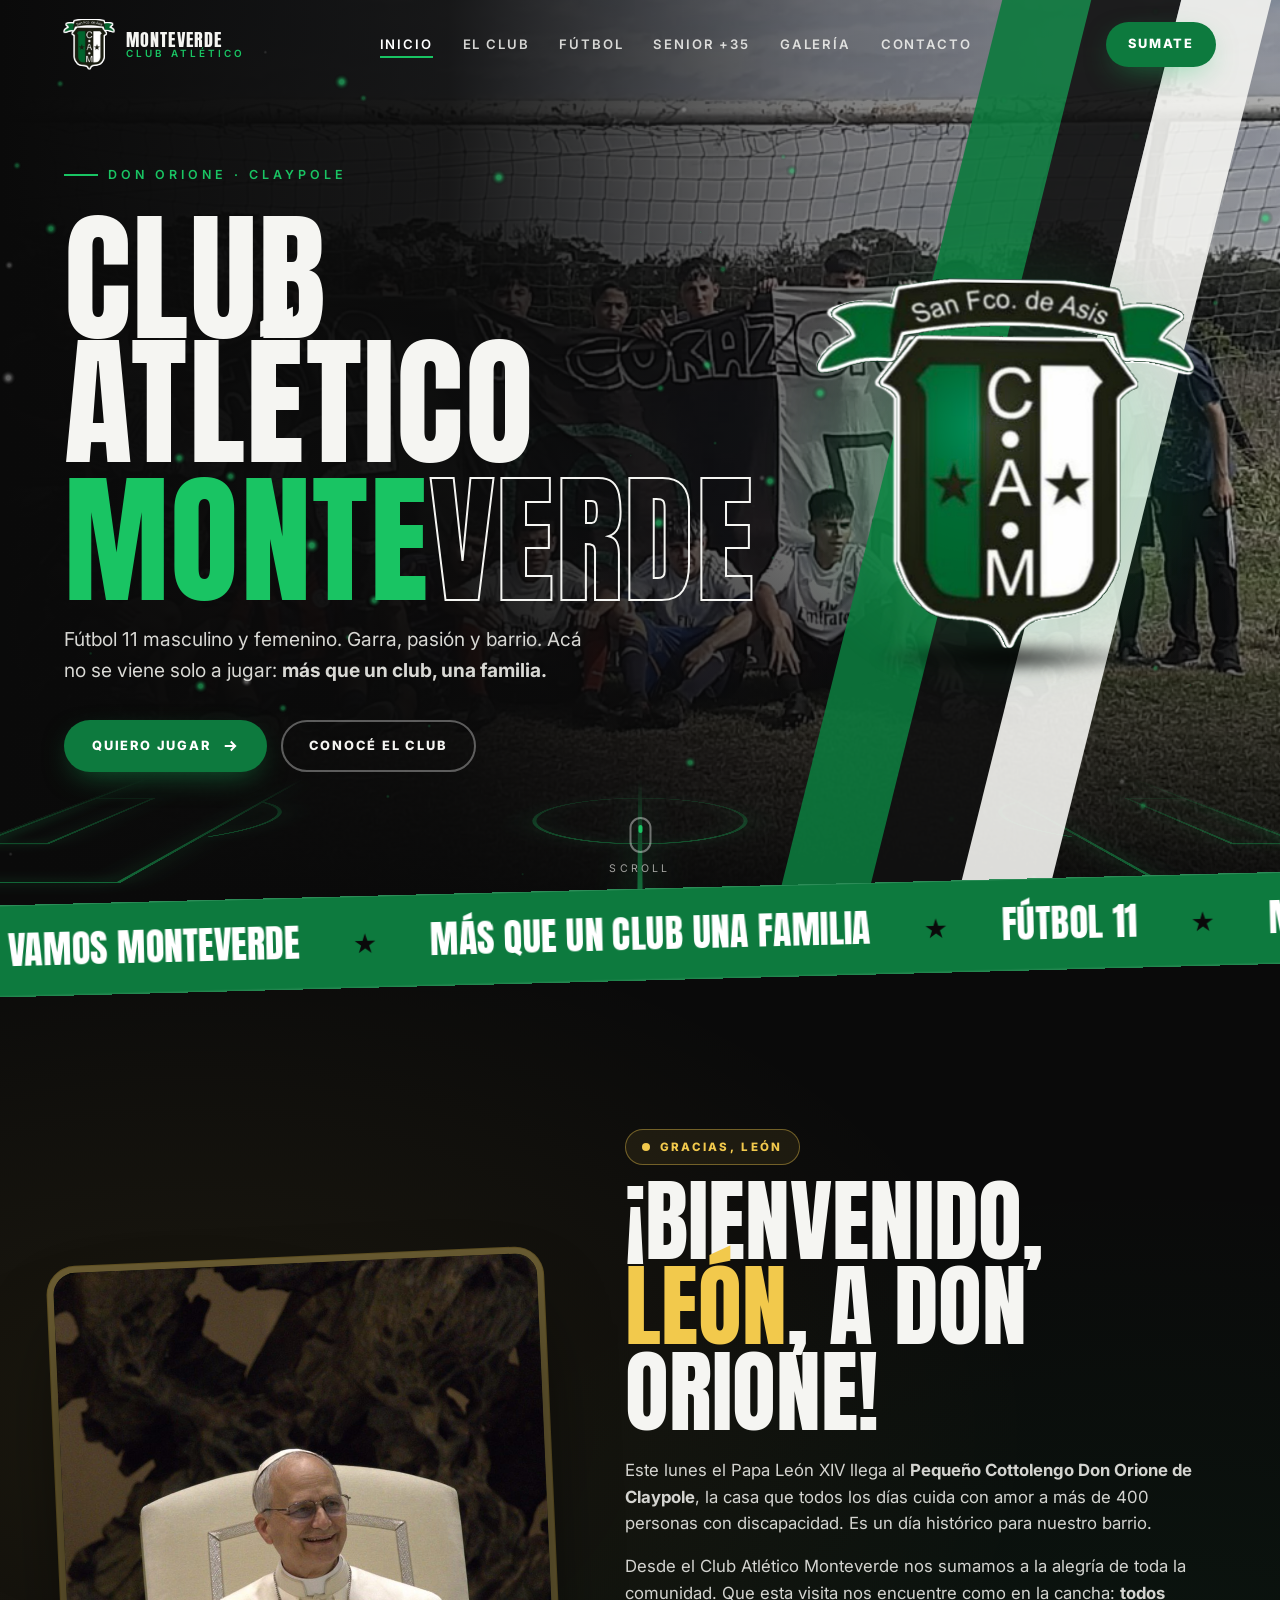
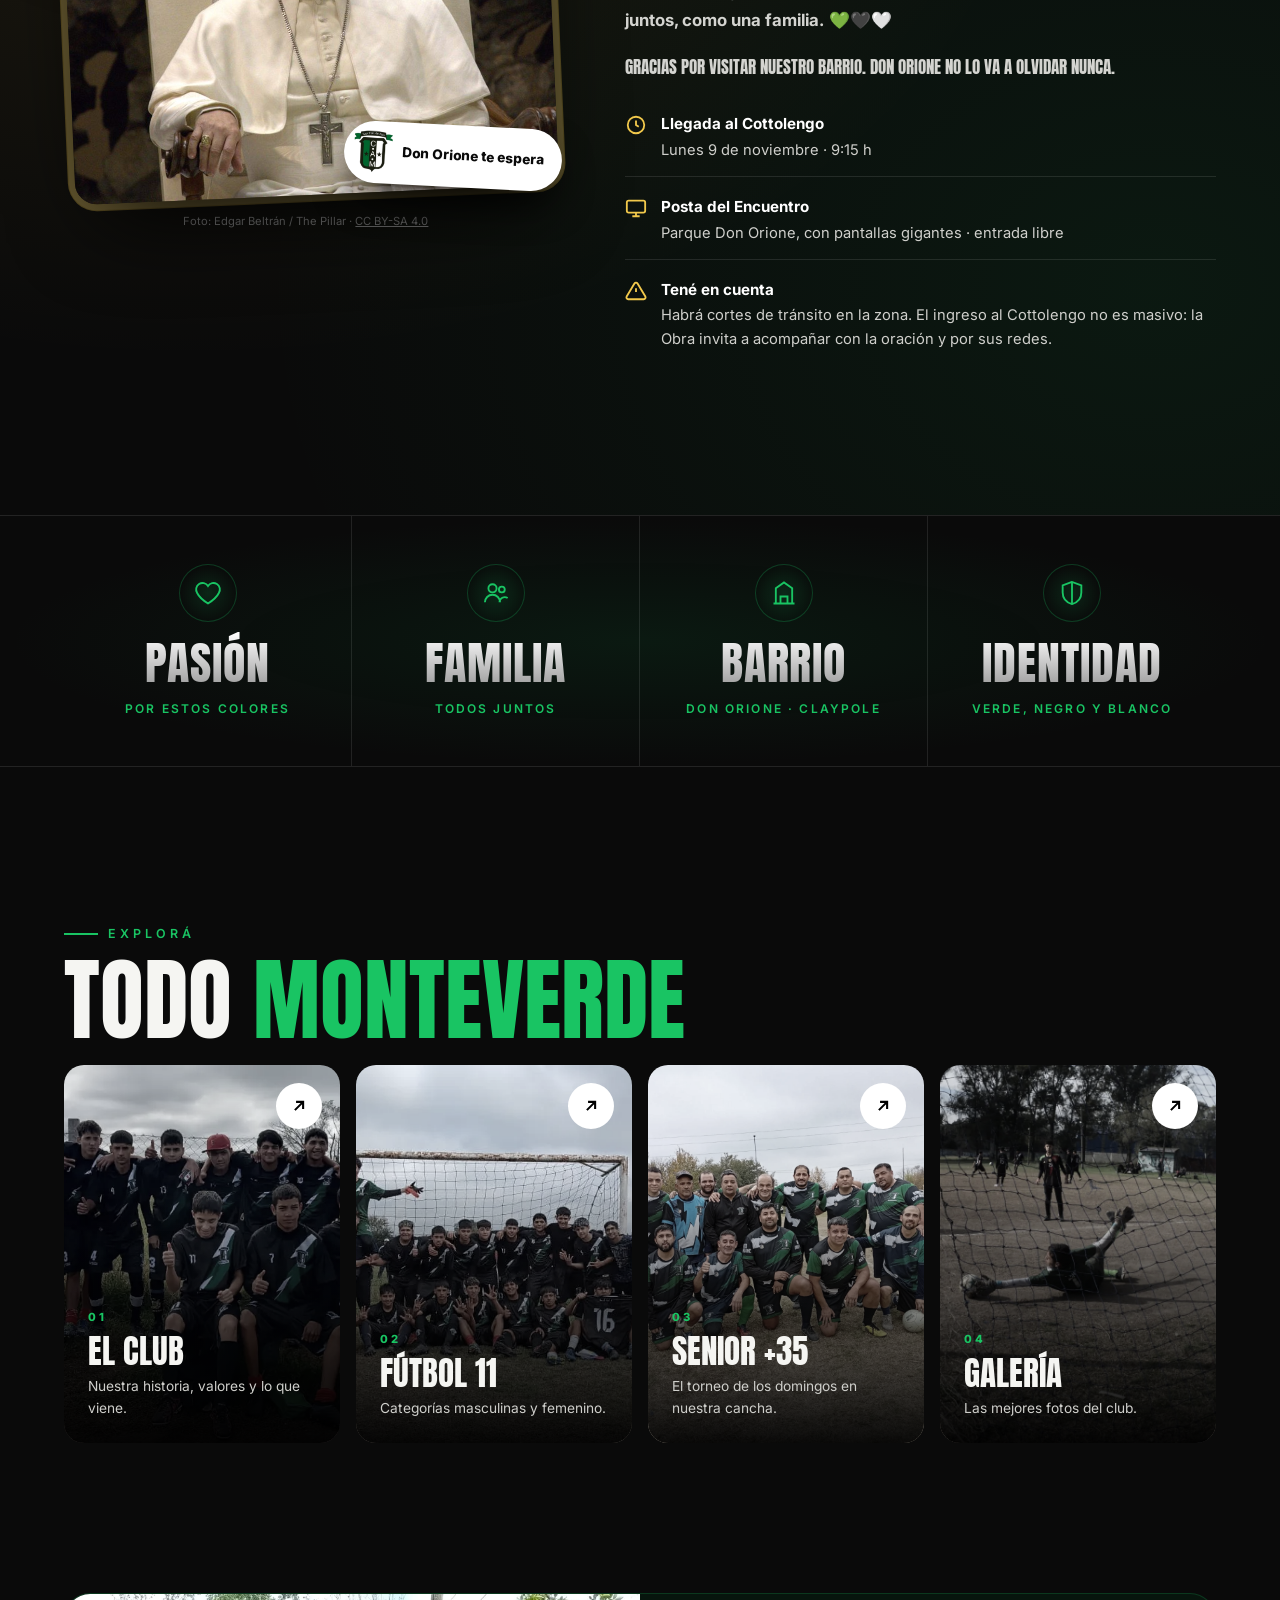
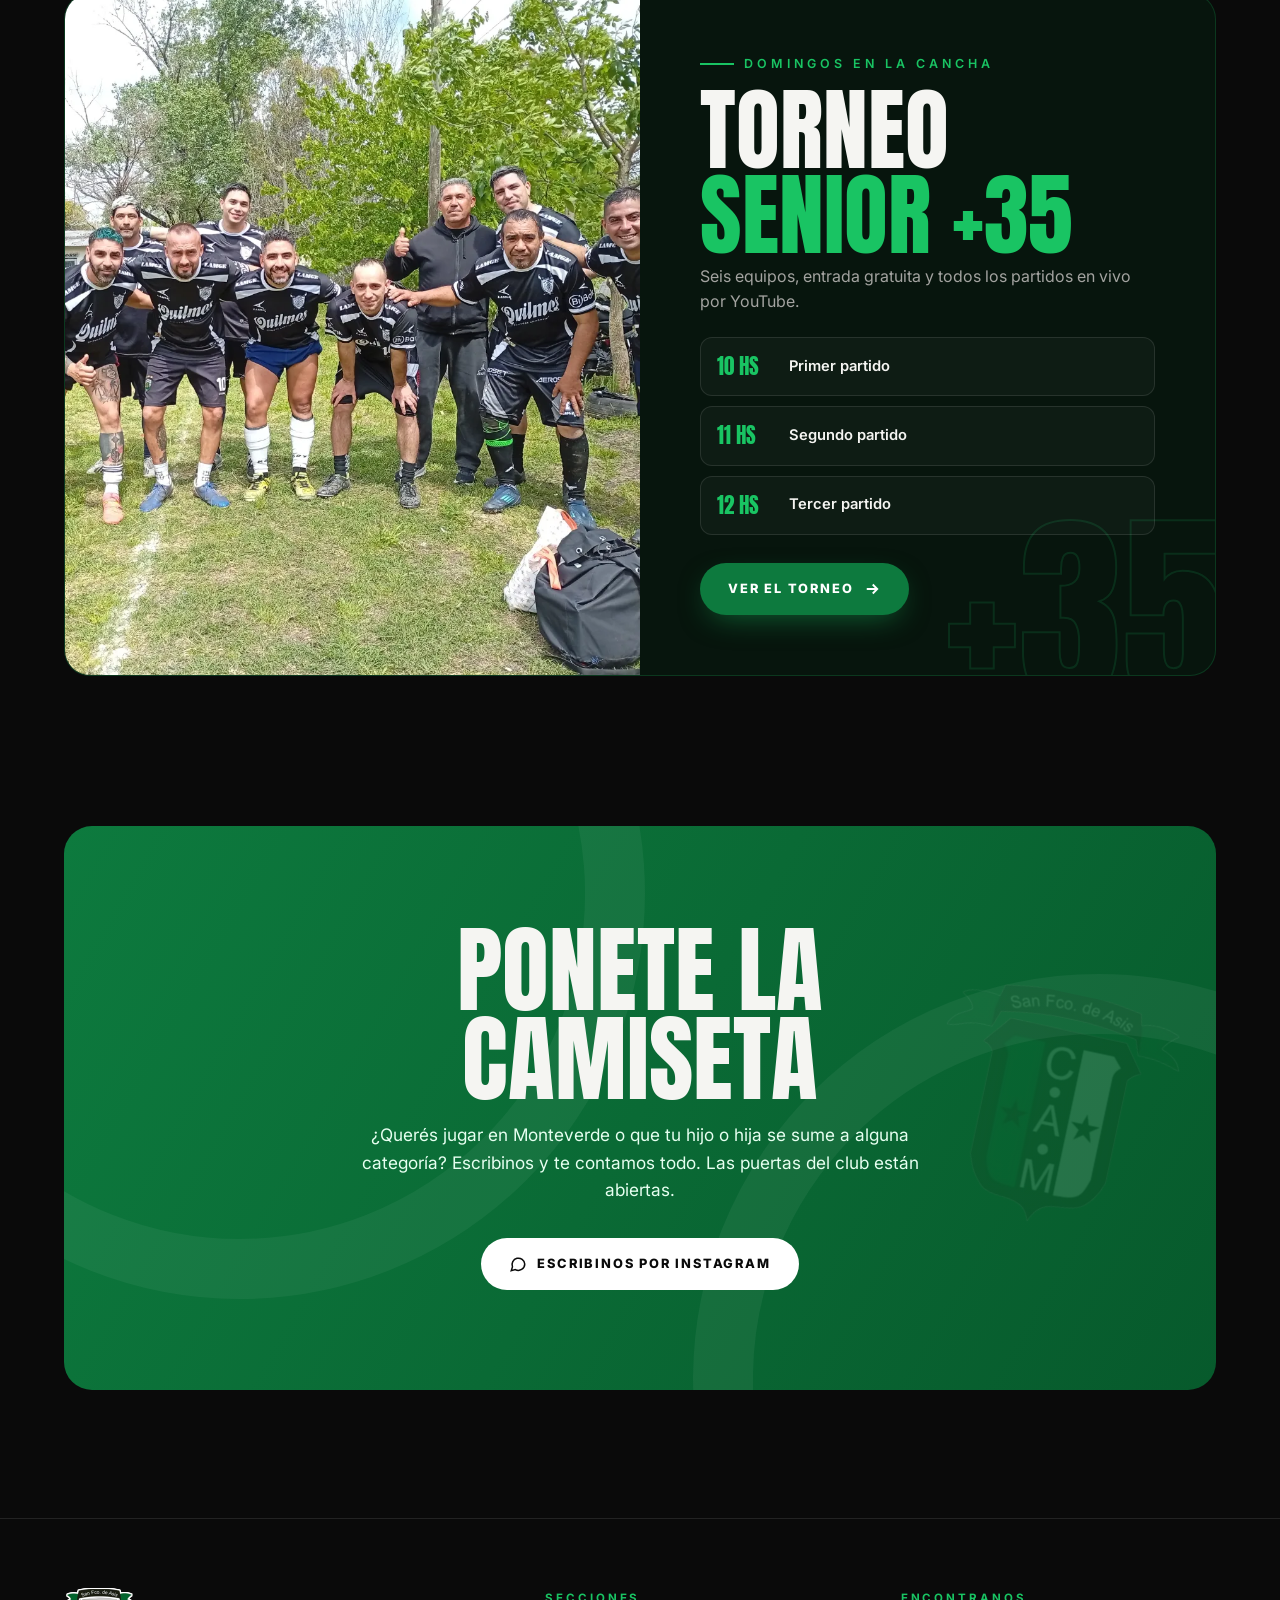
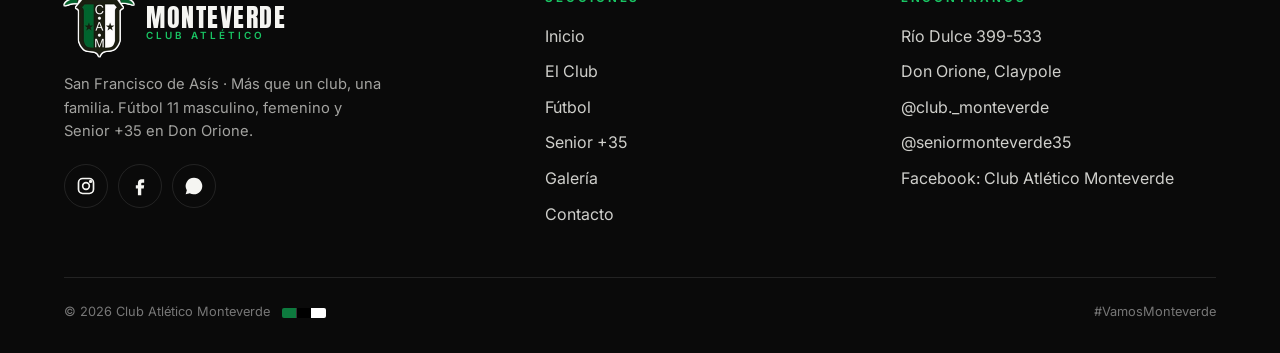
==== commit 43bf378e: "Franja de identidad del club (Pasión, Familia, Barrio, Identidad) en lugar de contadores Co-Authored" ====
--- a/index.html
+++ b/index.html
@@ -139,10 +139,10 @@
 
 <section class="stats">
   <div class="wrap stats-grid">
-    <div class="stat reveal"><b data-count="11">0</b><span>Fútbol 11</span></div>
-    <div class="stat reveal d1"><b data-count="35" data-prefix="+">0</b><span>Torneo Senior</span></div>
-    <div class="stat reveal d2"><b data-count="6">0</b><span>Equipos en el torneo</span></div>
-    <div class="stat reveal d3"><b data-count="100" data-suffix="%">0</b><span>Pasión de barrio</span></div>
+    <div class="stat word reveal"><span class="ico"><svg viewBox="0 0 24 24" fill="none" stroke="currentColor" stroke-width="1.6"><path d="M12 21s-7-4.4-9.3-9A5.4 5.4 0 0 1 12 6a5.4 5.4 0 0 1 9.3 6c-2.3 4.6-9.3 9-9.3 9z"/></svg></span><b>Pasión</b><span>Por estos colores</span></div>
+    <div class="stat word reveal d1"><span class="ico"><svg viewBox="0 0 24 24" fill="none" stroke="currentColor" stroke-width="1.6"><circle cx="9" cy="8" r="3.5"/><circle cx="17" cy="9" r="2.5"/><path d="M2.5 20a6.5 6.5 0 0 1 13 0M15 20a4.5 4.5 0 0 1 7-3.7"/></svg></span><b>Familia</b><span>Todos juntos</span></div>
+    <div class="stat word reveal d2"><span class="ico"><svg viewBox="0 0 24 24" fill="none" stroke="currentColor" stroke-width="1.6"><path d="M3 21h18M5 21V8l7-5 7 5v13M9 21v-6h6v6"/></svg></span><b>Barrio</b><span>Don Orione · Claypole</span></div>
+    <div class="stat word reveal d3"><span class="ico"><svg viewBox="0 0 24 24" fill="none" stroke="currentColor" stroke-width="1.6"><path d="M12 2.5 4 5.5v6c0 5 3.4 8.6 8 10 4.6-1.4 8-5 8-10v-6z"/><path d="M12 2.5v19"/></svg></span><b>Identidad</b><span>Verde, negro y blanco</span></div>
   </div>
 </section>
 
--- a/styles.css
+++ b/styles.css
@@ -588,3 +588,12 @@
 .contact-cards{grid-template-columns:repeat(4,1fr)}
 @media (max-width:1024px){.contact-cards{grid-template-columns:repeat(2,1fr)}}
 @media (max-width:560px){.contact-cards{grid-template-columns:1fr}}
+
+/* Pilares del club (franja sin números) */
+.stat.word{display:flex;flex-direction:column;align-items:center;gap:10px}
+.stat.word .ico{width:58px;height:58px;border-radius:50%;display:grid;place-items:center;color:var(--green-hi);background:radial-gradient(circle,#19c46322,transparent 70%);border:1px solid #19c46340;transition:transform .5s cubic-bezier(.2,.8,.2,1),background .4s}
+.stat.word .ico svg{width:28px;height:28px}
+.stat.word:hover .ico{transform:translateY(-4px) scale(1.06);background:radial-gradient(circle,#19c46344,transparent 70%)}
+.stat.word b{font-size:clamp(2.1rem,3.6vw,3.2rem);text-transform:uppercase;letter-spacing:.02em;line-height:1.15;padding-top:.08em}
+.stat.word span:last-child{letter-spacing:.18em}
+@media (max-width:560px){.stat.word{padding:34px 12px}.stat.word b{font-size:1.9rem}.stat.word .ico{width:48px;height:48px}.stat.word .ico svg{width:24px;height:24px}}
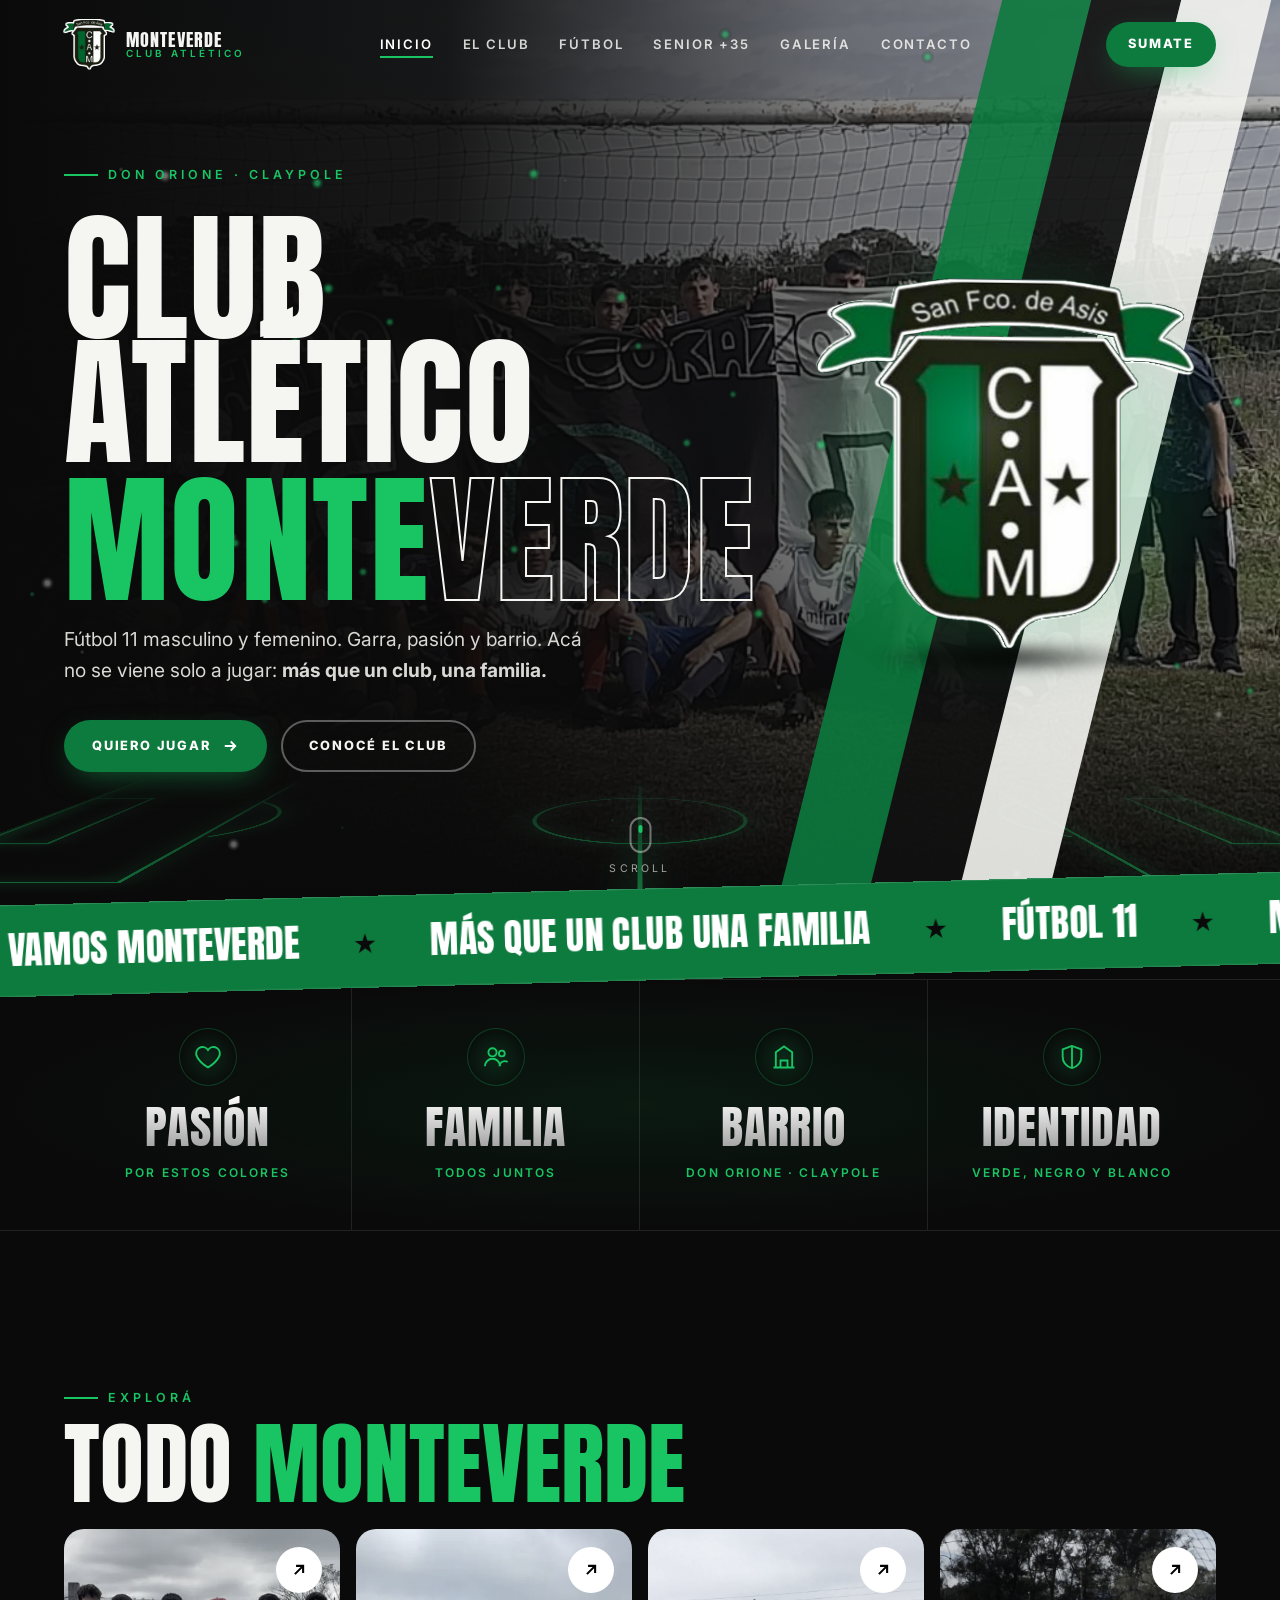
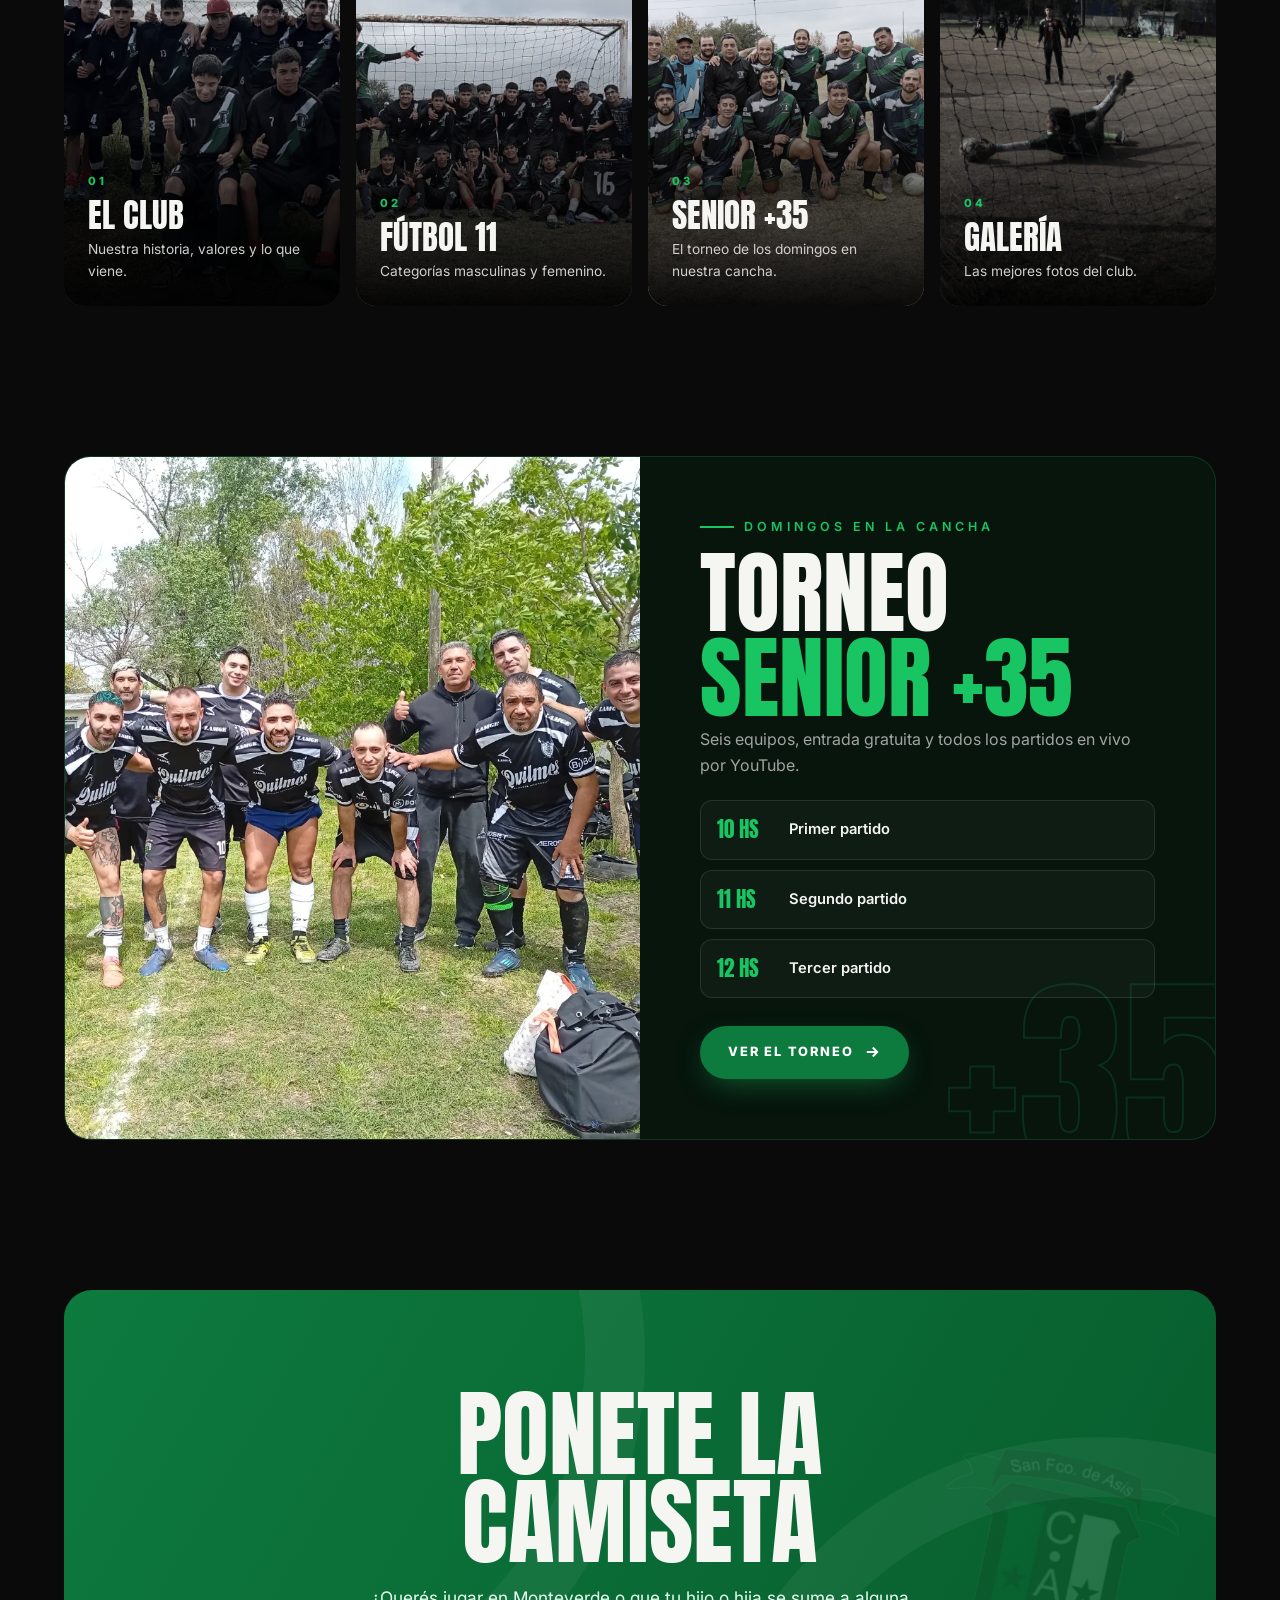
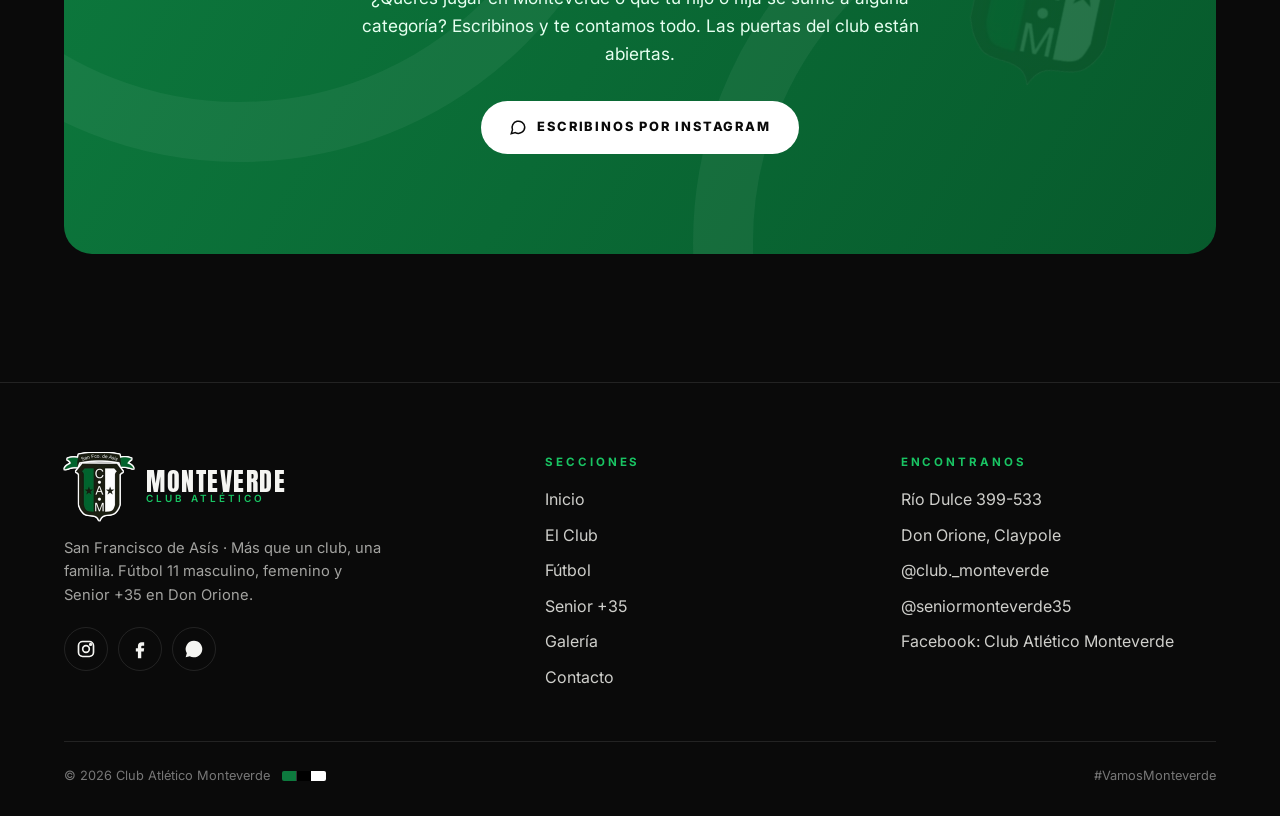
==== commit 5598ca28: "Quitar la publicación de la visita del Papa León XIV del inicio Co-Authored-By: Claude Opus 5.5 <nor" ====
--- a/index.html
+++ b/index.html
@@ -84,58 +84,6 @@
 </div></div>
 
 <!-- STATS -->
-<!-- ===== PUBLICACIÓN: VISITA DEL PAPA LEÓN XIV (se puede borrar esta sección completa cuando pase) ===== -->
-<section class="pad news" id="papa">
-  <div class="wrap">
-    <div class="news-grid">
-      <figure class="news-photo reveal">
-        <div class="frame"><img src="img/papa-leon-xiv.jpg" alt="El Papa León XIV sonriendo" loading="lazy"></div>
-        <span class="news-stamp"><img src="img/escudo-3d.png" alt="">Don Orione te espera</span>
-        <figcaption>Foto: Edgar Beltrán / The Pillar · <a href="https://commons.wikimedia.org/wiki/File:Pope_Leo_XIV_2.png" target="_blank" rel="noopener">CC BY-SA 4.0</a></figcaption>
-      </figure>
-      <div class="news-body">
-        <span class="news-tag reveal"><i></i><span data-state-text>Novedad · Lunes 9 de noviembre</span></span>
-        <h2 class="sec-title reveal d1">¡Bienvenido, <em>León</em>, a Don Orione!</h2>
-        <p class="reveal d2">Este lunes el Papa León XIV llega al <strong>Pequeño Cottolengo Don Orione de Claypole</strong>, la casa que todos los días cuida con amor a más de 400 personas con discapacidad. Es un día histórico para nuestro barrio.</p>
-        <p class="reveal d2">Desde el Club Atlético Monteverde nos sumamos a la alegría de toda la comunidad. Que esta visita nos encuentre como en la cancha: <strong>todos juntos, como una familia.</strong> 💚🖤🤍</p>
-        <div class="countdown reveal d3" id="cd" aria-live="polite">
-          <div><b data-u="d">0</b><span>días</span></div>
-          <div><b data-u="h">00</b><span>horas</span></div>
-          <div><b data-u="m">00</b><span>min</span></div>
-          <div><b data-u="s">00</b><span>seg</span></div>
-        </div>
-        <p class="cd-msg" id="cdMsg" hidden></p>
-        <ul class="news-info reveal d3">
-          <li><svg viewBox="0 0 24 24" fill="none" stroke="currentColor" stroke-width="2"><circle cx="12" cy="12" r="9"/><path d="M12 7v5l3 2"/></svg><div><b>Llegada al Cottolengo</b>Lunes 9 de noviembre · 9:15 h</div></li>
-          <li><svg viewBox="0 0 24 24" fill="none" stroke="currentColor" stroke-width="2"><rect x="2" y="4" width="20" height="13" rx="2"/><path d="M8 21h8M12 17v4"/></svg><div><b>Posta del Encuentro</b>Parque Don Orione, con pantallas gigantes · entrada libre</div></li>
-          <li><svg viewBox="0 0 24 24" fill="none" stroke="currentColor" stroke-width="2"><path d="M12 9v4M12 17h.01M10.3 3.9 1.8 18a2 2 0 0 0 1.7 3h17a2 2 0 0 0 1.7-3L13.7 3.9a2 2 0 0 0-3.4 0z"/></svg><div><b>Tené en cuenta</b>Habrá cortes de tránsito en la zona. El ingreso al Cottolengo no es masivo: la Obra invita a acompañar con la oración y por sus redes.</div></li>
-        </ul>
-      </div>
-    </div>
-  </div>
-  <script>
-  (function(){
-    var T=new Date('2026-11-09T09:15:00-03:00').getTime(), END=new Date('2026-11-10T00:00:00-03:00').getTime();
-    var cd=document.getElementById('cd'), msg=document.getElementById('cdMsg'), tag=document.querySelector('#papa [data-state-text]');
-    var u={}; cd.querySelectorAll('[data-u]').forEach(function(b){u[b.dataset.u]=b;});
-    function pad(n){return (n<10?'0':'')+n;}
-    function tick(){
-      var now=Date.now(), d=T-now;
-      if(d>0){
-        var s=Math.floor(d/1000);
-        u.d.textContent=Math.floor(s/86400); u.h.textContent=pad(Math.floor(s%86400/3600));
-        u.m.textContent=pad(Math.floor(s%3600/60)); u.s.textContent=pad(s%60);
-        return;
-      }
-      cd.hidden=true; msg.hidden=false; clearInterval(iv);
-      if(now<END){ tag.textContent='¡Hoy es el día!'; msg.textContent='¡El Papa ya está en Don Orione! Acompañemos desde la Posta del Encuentro en Parque Don Orione.'; }
-      else { tag.textContent='Gracias, León'; msg.textContent='Gracias por visitar nuestro barrio. Don Orione no lo va a olvidar nunca.'; }
-    }
-    var iv=setInterval(tick,1000); tick();
-  })();
-  </script>
-</section>
-<!-- ===== FIN PUBLICACIÓN ===== -->
 
 <section class="stats">
   <div class="wrap stats-grid">
--- a/styles.css
+++ b/styles.css
@@ -444,44 +444,6 @@
 @media (prefers-reduced-motion:reduce){.page-hero h1 span{transform:none}.page-hero .bg{transform:none}}
 main{overflow-x:clip}
 
-/* ===== Publicación: visita del Papa ===== */
-.news{--gold:#f2c94c;overflow:hidden;background:radial-gradient(ellipse at 15% 40%,#f2c94c14,transparent 55%),radial-gradient(ellipse at 90% 80%,#19c46314,transparent 55%)}
-.news-grid{display:grid;grid-template-columns:.9fr 1.1fr;gap:clamp(36px,6vw,80px);align-items:center}
-.news-photo{position:relative;margin:0}
-.news-photo .frame{border-radius:22px;overflow:hidden;transform:rotate(-2.5deg);box-shadow:0 40px 90px -30px #000,0 0 0 6px #ffffff12,0 0 0 7px #f2c94c55;transition:transform .7s cubic-bezier(.2,.8,.2,1)}
-.news-photo:hover .frame{transform:rotate(0) scale(1.02)}
-.news-photo img{width:100%;aspect-ratio:4/4.4;object-fit:cover;object-position:52% 30%}
-.news-stamp{position:absolute;right:-14px;bottom:44px;display:flex;align-items:center;gap:10px;padding:10px 18px 10px 10px;border-radius:999px;background:#fff;color:#0a0a0a;font-weight:800;font-size:.85rem;box-shadow:0 18px 40px -10px #000;transform:rotate(3deg)}
-.news-stamp img{width:38px;height:auto}
-.news-photo figcaption{margin-top:18px;font-size:.7rem;color:#777;text-align:center}
-.news-photo figcaption a{text-decoration:underline}
-.news-tag{display:inline-flex;align-items:center;gap:10px;padding:8px 16px;border-radius:999px;border:1px solid #f2c94c66;background:#f2c94c14;color:var(--gold);font-weight:800;font-size:.72rem;letter-spacing:.2em;text-transform:uppercase}
-.news-tag i{width:8px;height:8px;border-radius:50%;background:var(--gold);box-shadow:0 0 0 0 #f2c94c88;animation:ping 1.6s infinite}
-@keyframes ping{70%{box-shadow:0 0 0 10px #f2c94c00}100%{box-shadow:0 0 0 0 #f2c94c00}}
-.news .sec-title em{color:var(--gold)}
-.news-body>p{color:#d4d4d0;font-size:1.05rem;margin-bottom:16px;max-width:580px}
-.countdown{display:flex;gap:12px;margin:28px 0 8px}
-.countdown div{flex:1;max-width:110px;text-align:center;padding:16px 8px;border-radius:16px;background:linear-gradient(180deg,#1a1a1a,#0e0e0e);border:1px solid var(--line);position:relative;overflow:hidden}
-.countdown div::after{content:"";position:absolute;left:0;right:0;top:50%;height:1px;background:#00000080}
-.countdown b{display:block;font-family:var(--display);font-weight:400;font-size:clamp(2rem,4.4vw,3rem);line-height:1;font-variant-numeric:tabular-nums}
-.countdown span{font-size:.62rem;letter-spacing:.22em;text-transform:uppercase;color:var(--muted)}
-.cd-msg{font-family:var(--display);font-size:clamp(1.4rem,3vw,2rem);text-transform:uppercase;line-height:1.1;color:var(--gold);margin:24px 0 8px;max-width:560px}
-.news-info{list-style:none;display:grid;gap:4px;margin-top:22px}
-.news-info li{display:flex;gap:14px;padding:14px 0;border-bottom:1px solid var(--line);font-size:.92rem;color:#cfcfcb}
-.news-info li:last-child{border-bottom:0}
-.news-info svg{flex:0 0 22px;width:22px;height:22px;color:var(--gold);margin-top:2px}
-.news-info b{display:block;color:#fff;font-size:.95rem;margin-bottom:2px}
-@media (max-width:860px){
-  .news-grid{grid-template-columns:1fr}
-  .news-photo{max-width:440px;margin:0 auto;width:calc(100% - 24px)}
-}
-@media (max-width:560px){
-  .countdown{gap:8px}
-  .countdown div{padding:12px 4px}
-  .news-stamp{right:-6px;font-size:.78rem}
-}
-.countdown[hidden],.cd-msg[hidden]{display:none}
-
 /* ===== Torneo Senior +35: tabla, fechas, goleadores ===== */
 .src{color:var(--green-hi);text-decoration:underline;text-underline-offset:3px}
 .tb{flex:0 0 auto;display:inline-flex;align-items:center;justify-content:center;width:46px;height:46px}
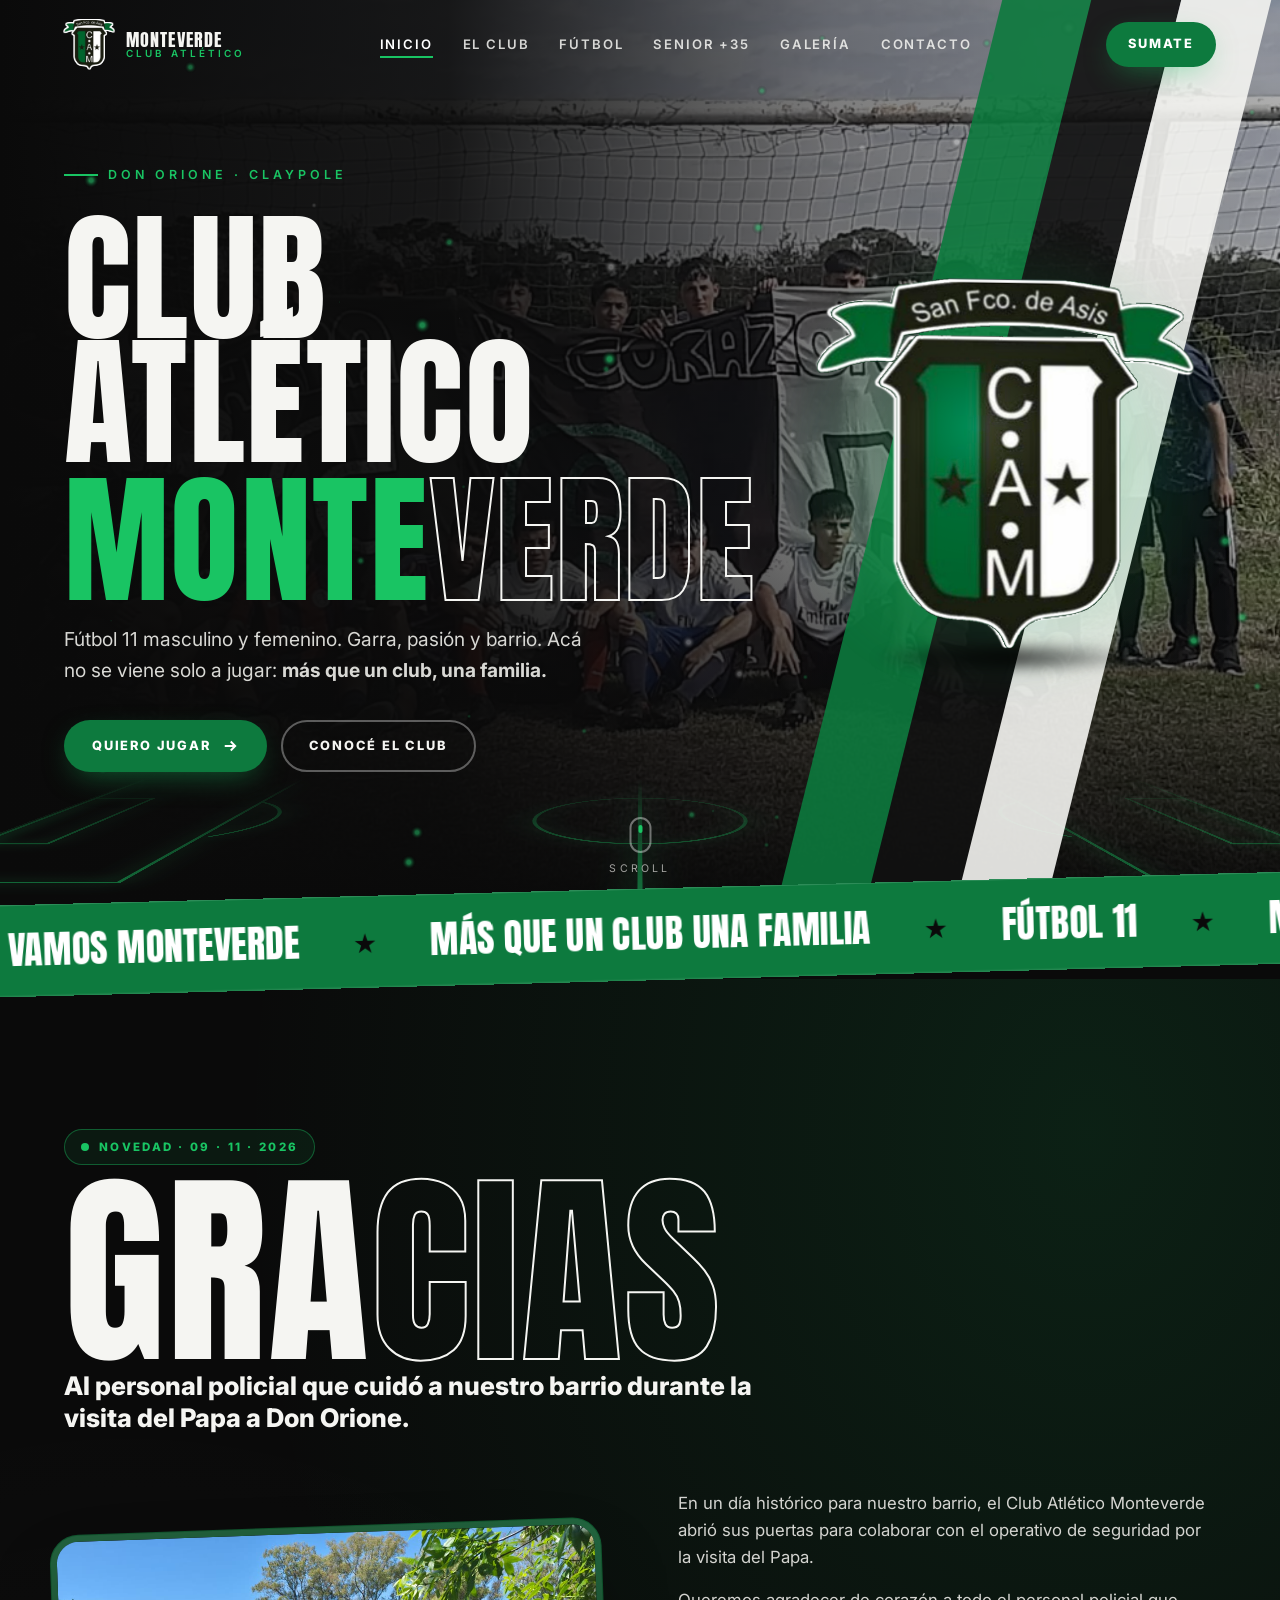
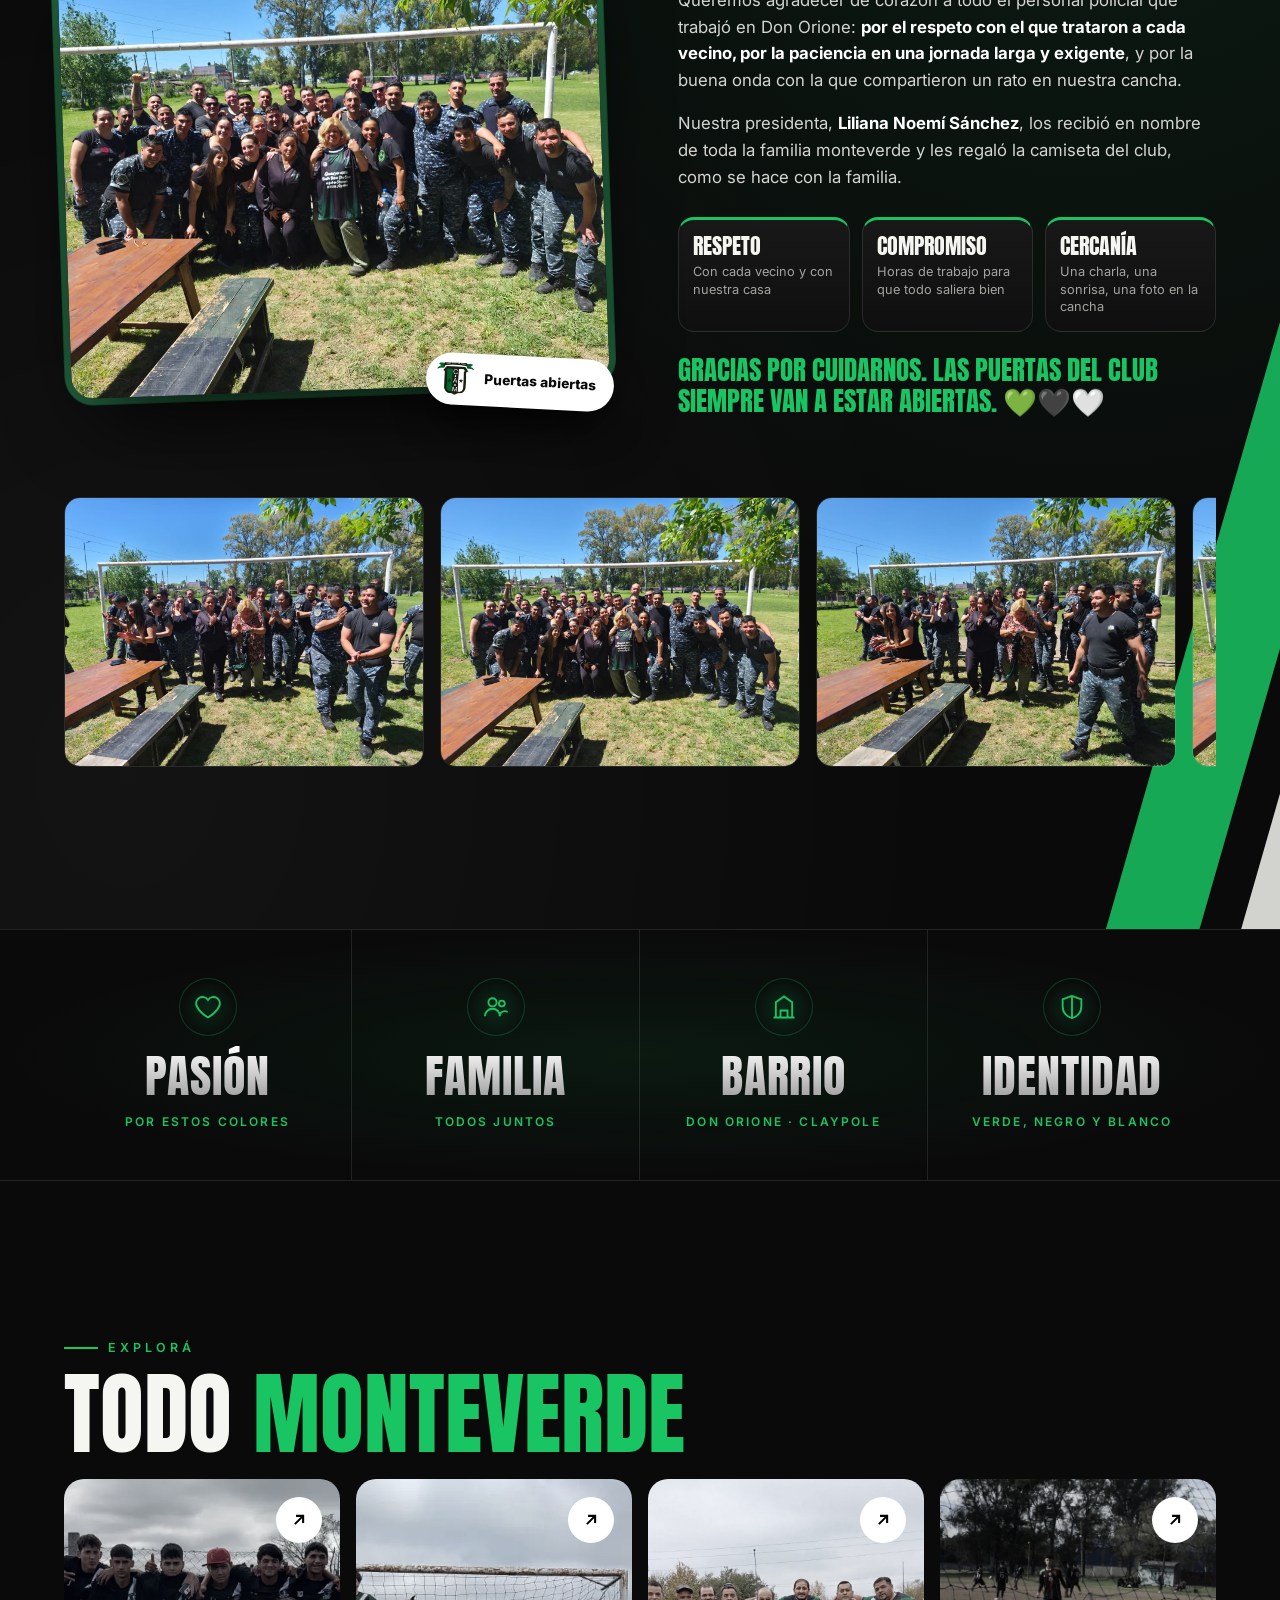
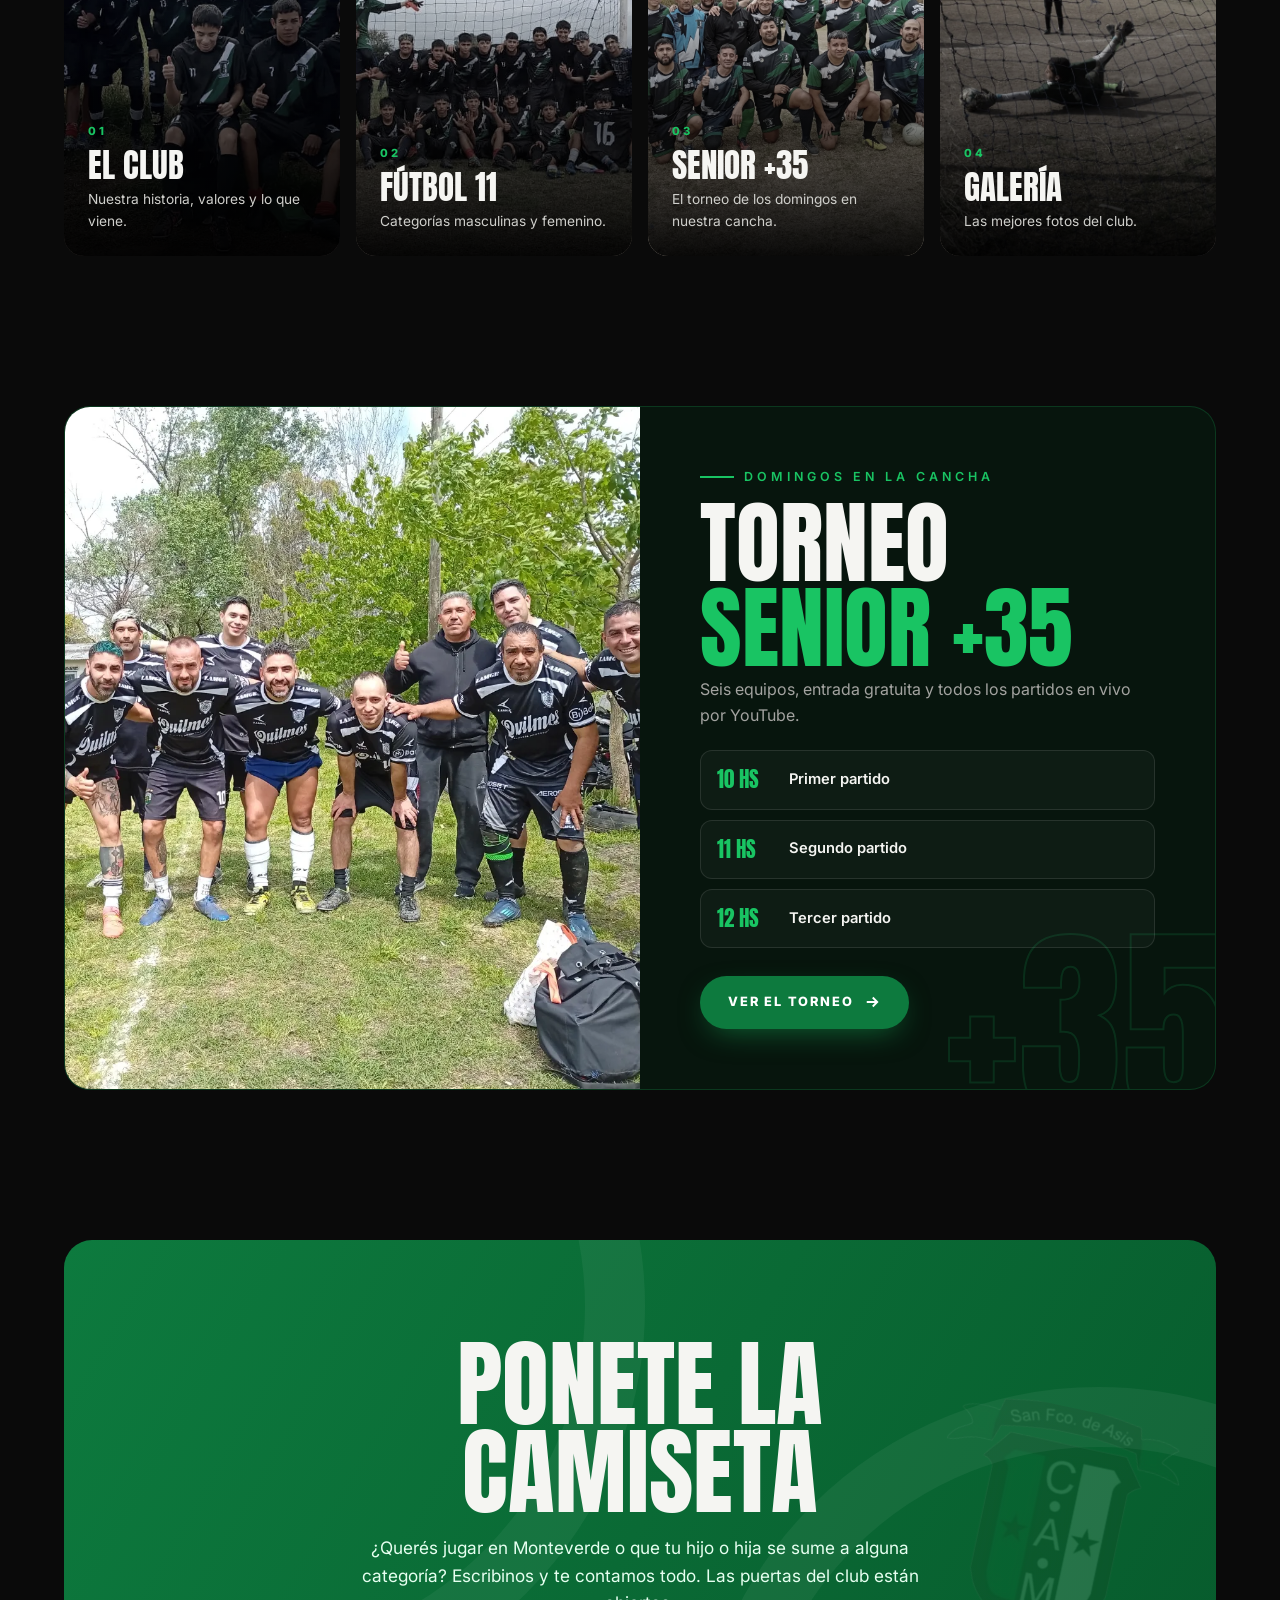
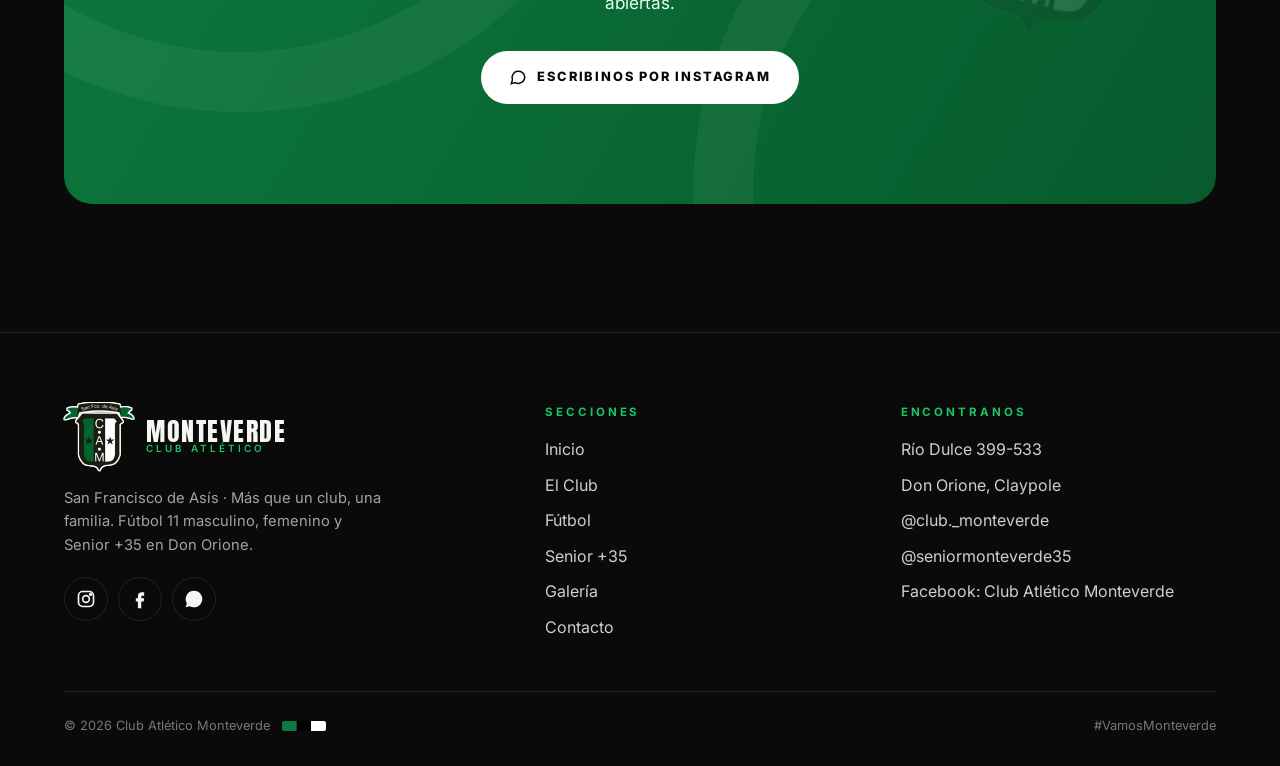
==== commit 80fe66e1: "Novedad en el inicio: agradecimiento al personal policial por el operativo de la visita del Papa Co-" ====
--- a/index.html
+++ b/index.html
@@ -83,6 +83,42 @@
   <span>Vamos Monteverde</span><span>Más que un club una familia</span><span>Fútbol 11</span><span>Masculino &amp; Femenino</span><span>Senior +35</span><span>Don Orione</span>
 </div></div>
 
+<!-- ===== NOVEDAD: AGRADECIMIENTO AL PERSONAL POLICIAL (09/11/2026) ===== -->
+<section class="pad thanks" id="gracias">
+  <div class="wrap">
+    <div class="thanks-head">
+      <span class="thanks-tag reveal"><i></i>Novedad · 09 · 11 · 2026</span>
+      <h2 class="thanks-title reveal d1">Gra<span>cias</span></h2>
+      <p class="thanks-lead reveal d2">Al personal policial que cuidó a nuestro barrio durante la visita del Papa a Don Orione.</p>
+    </div>
+    <div class="thanks-grid">
+      <figure class="thanks-photo reveal">
+        <div class="frame"><img src="img/gracias/policia-1.jpg" alt="La presidenta del club, Liliana Noemí Sánchez, junto al personal policial en la cancha de Monteverde" loading="lazy"></div>
+        <span class="thanks-stamp"><img src="img/escudo-3d.png" alt="">Puertas abiertas</span>
+      </figure>
+      <div class="thanks-body">
+        <p class="reveal d1">En un día histórico para nuestro barrio, el Club Atlético Monteverde abrió sus puertas para colaborar con el operativo de seguridad por la visita del Papa.</p>
+        <p class="reveal d2">Queremos agradecer de corazón a todo el personal policial que trabajó en Don Orione: <strong>por el respeto con el que trataron a cada vecino, por la paciencia en una jornada larga y exigente</strong>, y por la buena onda con la que compartieron un rato en nuestra cancha.</p>
+        <p class="reveal d2">Nuestra presidenta, <strong>Liliana Noemí Sánchez</strong>, los recibió en nombre de toda la familia monteverde y les regaló la camiseta del club, como se hace con la familia.</p>
+        <ul class="thanks-vals reveal d3">
+          <li><b>Respeto</b><span>Con cada vecino y con nuestra casa</span></li>
+          <li><b>Compromiso</b><span>Horas de trabajo para que todo saliera bien</span></li>
+          <li><b>Cercanía</b><span>Una charla, una sonrisa, una foto en la cancha</span></li>
+        </ul>
+        <p class="thanks-sign reveal d3">Gracias por cuidarnos. Las puertas del club siempre van a estar abiertas. 💚🖤🤍</p>
+      </div>
+    </div>
+    <div class="thanks-strip reveal" aria-label="Fotos del encuentro con el personal policial">
+      <img src="img/gracias/policia-2.jpg" alt="El personal policial y la gente del club aplaudiendo en la cancha" loading="lazy">
+      <img src="img/gracias/policia-4.jpg" alt="Foto grupal del personal policial con la gente del club" loading="lazy">
+      <img src="img/gracias/policia-3.jpg" alt="Efectivos y vecinos en la cancha de Monteverde" loading="lazy">
+      <img src="img/gracias/policia-6.jpg" alt="Foto grupal frente al arco de la cancha" loading="lazy">
+      <img src="img/gracias/policia-5.jpg" alt="Personal policial llegando a la cancha del club" loading="lazy">
+    </div>
+  </div>
+</section>
+<!-- ===== FIN NOVEDAD ===== -->
+
 <!-- STATS -->
 
 <section class="stats">
--- a/styles.css
+++ b/styles.css
@@ -444,6 +444,45 @@
 @media (prefers-reduced-motion:reduce){.page-hero h1 span{transform:none}.page-hero .bg{transform:none}}
 main{overflow-x:clip}
 
+/* ===== Novedad: agradecimiento al personal policial ===== */
+.thanks{position:relative;overflow:hidden;background:radial-gradient(ellipse at 85% 10%,#19c4631f,transparent 55%),radial-gradient(ellipse at 10% 90%,#ffffff0a,transparent 50%)}
+.thanks::before{content:"";position:absolute;top:-10%;bottom:-10%;right:-140px;width:90px;background:var(--green-hi);transform:rotate(16deg);opacity:.85;box-shadow:130px 0 0 var(--white)}
+.thanks .wrap{position:relative}
+.thanks-head{margin-bottom:clamp(30px,5vw,56px)}
+.thanks-tag{display:inline-flex;align-items:center;gap:10px;padding:8px 16px;border-radius:999px;border:1px solid #19c46366;background:#19c46314;color:var(--green-hi);font-weight:800;font-size:.72rem;letter-spacing:.2em;text-transform:uppercase}
+.thanks-tag i{width:8px;height:8px;border-radius:50%;background:var(--green-hi);animation:thanksPing 1.6s infinite}
+@keyframes thanksPing{0%{box-shadow:0 0 0 0 #19c46388}70%{box-shadow:0 0 0 10px #19c46300}100%{box-shadow:0 0 0 0 #19c46300}}
+.thanks-title{font-family:var(--display);font-weight:400;text-transform:uppercase;line-height:.85;font-size:clamp(5rem,17vw,13rem);margin:18px 0 10px;letter-spacing:.01em}
+.thanks-title span{color:transparent;-webkit-text-stroke:2px var(--white)}
+.thanks-lead{font-size:clamp(1.15rem,2.2vw,1.6rem);font-weight:800;max-width:720px;line-height:1.25}
+.thanks-grid{display:grid;grid-template-columns:1fr 1fr;gap:clamp(36px,6vw,80px);align-items:center}
+.thanks-photo{position:relative;margin:0}
+.thanks-photo .frame{border-radius:22px;overflow:hidden;transform:rotate(-2deg);box-shadow:0 40px 90px -30px #000,0 0 0 6px #ffffff12,0 0 0 7px #19c46366;transition:transform .7s cubic-bezier(.2,.8,.2,1)}
+.thanks-photo:hover .frame{transform:rotate(0) scale(1.02)}
+.thanks-photo img{width:100%;aspect-ratio:4/3.4;object-fit:cover;object-position:50% 55%;display:block}
+.thanks-stamp{position:absolute;right:-12px;bottom:-18px;display:flex;align-items:center;gap:10px;padding:10px 18px 10px 10px;border-radius:999px;background:#fff;color:#0a0a0a;font-weight:800;font-size:.85rem;box-shadow:0 18px 40px -10px #000;transform:rotate(3deg)}
+.thanks-stamp img{width:38px;height:auto}
+.thanks-body>p{color:#d4d4d0;font-size:1.05rem;margin-bottom:16px;max-width:600px}
+.thanks-body strong{color:#fff}
+.thanks-vals{list-style:none;display:grid;grid-template-columns:repeat(3,1fr);gap:12px;margin:26px 0 22px}
+.thanks-vals li{padding:16px 14px;border-radius:16px;background:linear-gradient(180deg,#181818,#0f0f0f);border:1px solid var(--line);border-top:3px solid var(--green-hi)}
+.thanks-vals b{display:block;font-family:var(--display);font-weight:400;text-transform:uppercase;font-size:1.35rem;line-height:1;margin-bottom:6px}
+.thanks-vals span{font-size:.8rem;color:var(--muted);line-height:1.35;display:block}
+.thanks-sign{font-family:var(--display);text-transform:uppercase;font-size:clamp(1.25rem,2.4vw,1.7rem)!important;line-height:1.15;color:var(--green-hi)!important}
+.thanks-strip{display:flex;gap:16px;overflow-x:auto;scroll-snap-type:x mandatory;margin-top:clamp(40px,6vw,64px);padding-bottom:12px;scrollbar-width:thin;scrollbar-color:var(--green-hi) transparent}
+.thanks-strip img{flex:0 0 auto;width:clamp(240px,30vw,360px);min-width:0;height:auto;aspect-ratio:4/3;object-fit:cover;border-radius:16px;scroll-snap-align:start;border:1px solid var(--line);transition:transform .4s}
+.thanks-strip img:hover{transform:translateY(-6px)}
+@media (max-width:860px){
+  .thanks-grid{grid-template-columns:1fr}
+  .thanks-photo{max-width:520px;margin:0 auto;width:calc(100% - 16px)}
+  .thanks::before{right:-200px;opacity:.5}
+}
+@media (max-width:560px){
+  .thanks-vals{grid-template-columns:1fr}
+  .thanks-stamp{right:-4px;font-size:.78rem}
+  .thanks-title span{-webkit-text-stroke:1.5px var(--white)}
+}
+
 /* ===== Torneo Senior +35: tabla, fechas, goleadores ===== */
 .src{color:var(--green-hi);text-decoration:underline;text-underline-offset:3px}
 .tb{flex:0 0 auto;display:inline-flex;align-items:center;justify-content:center;width:46px;height:46px}
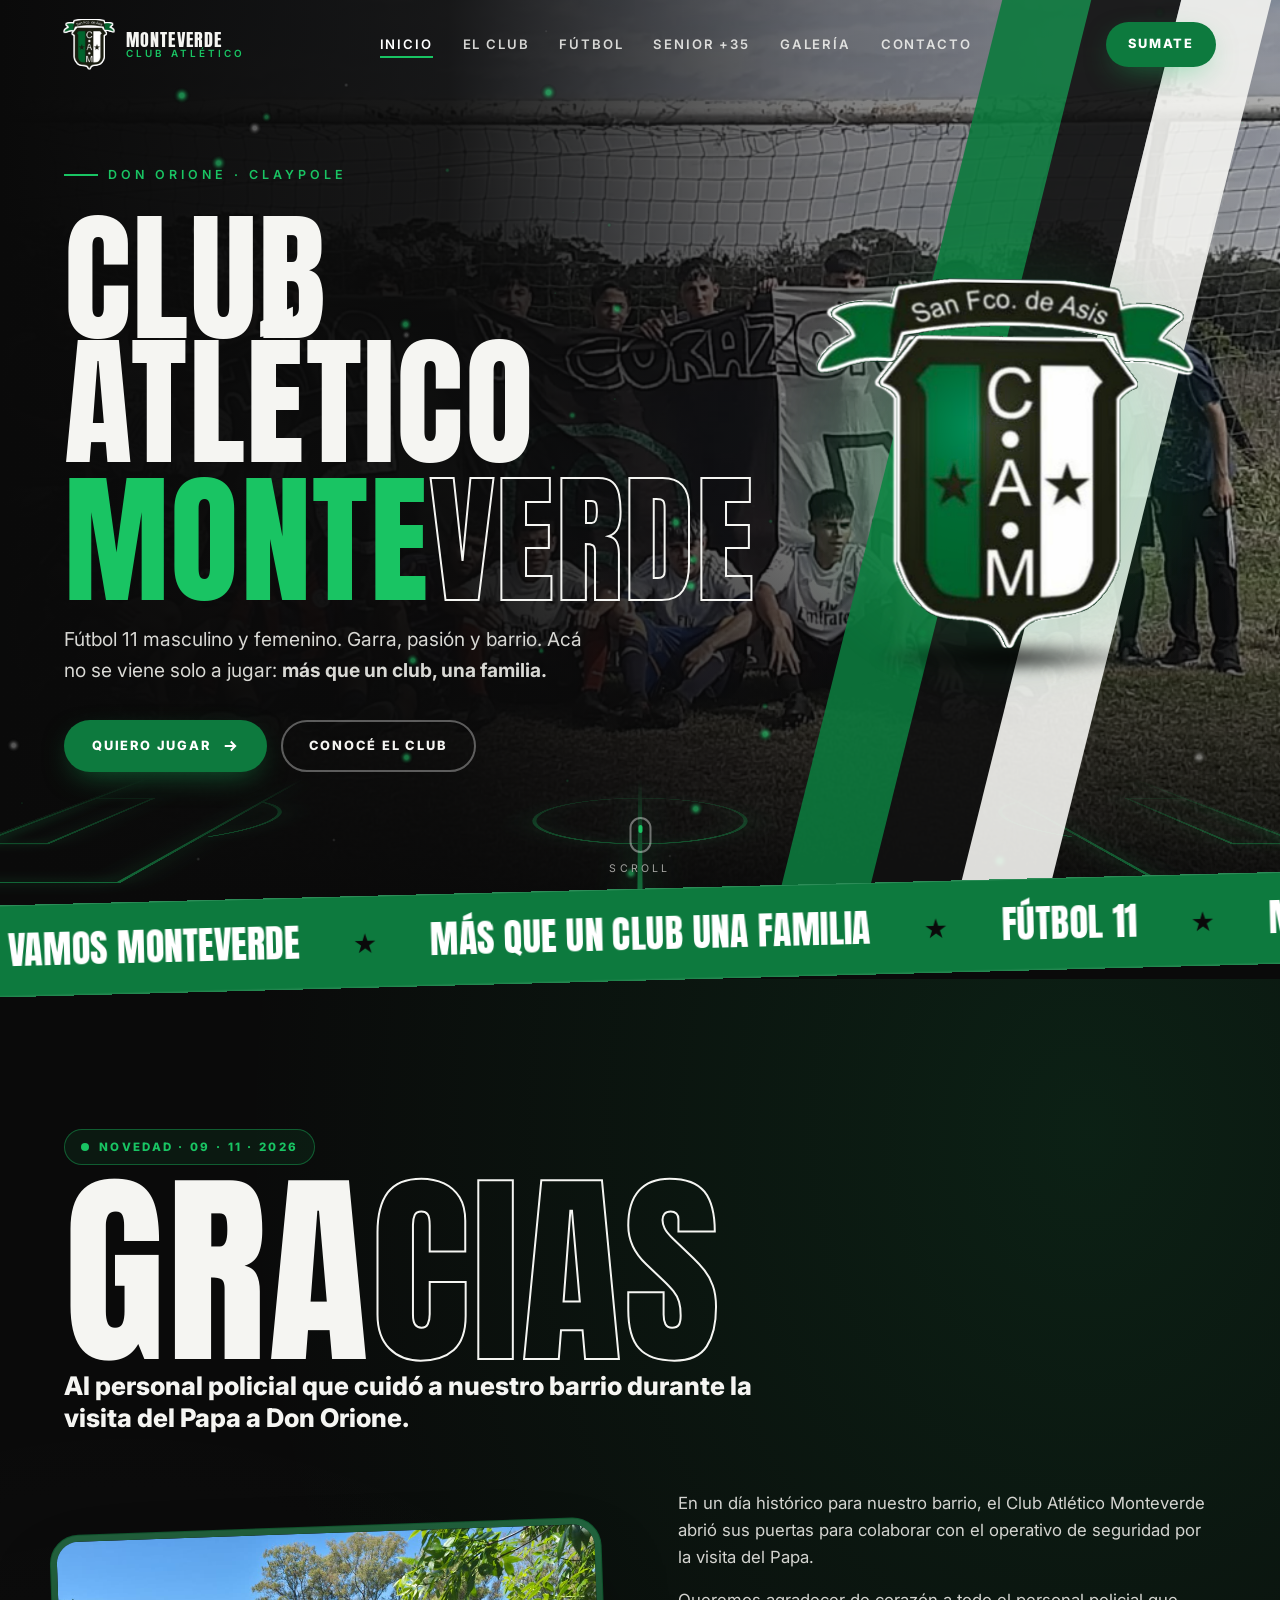
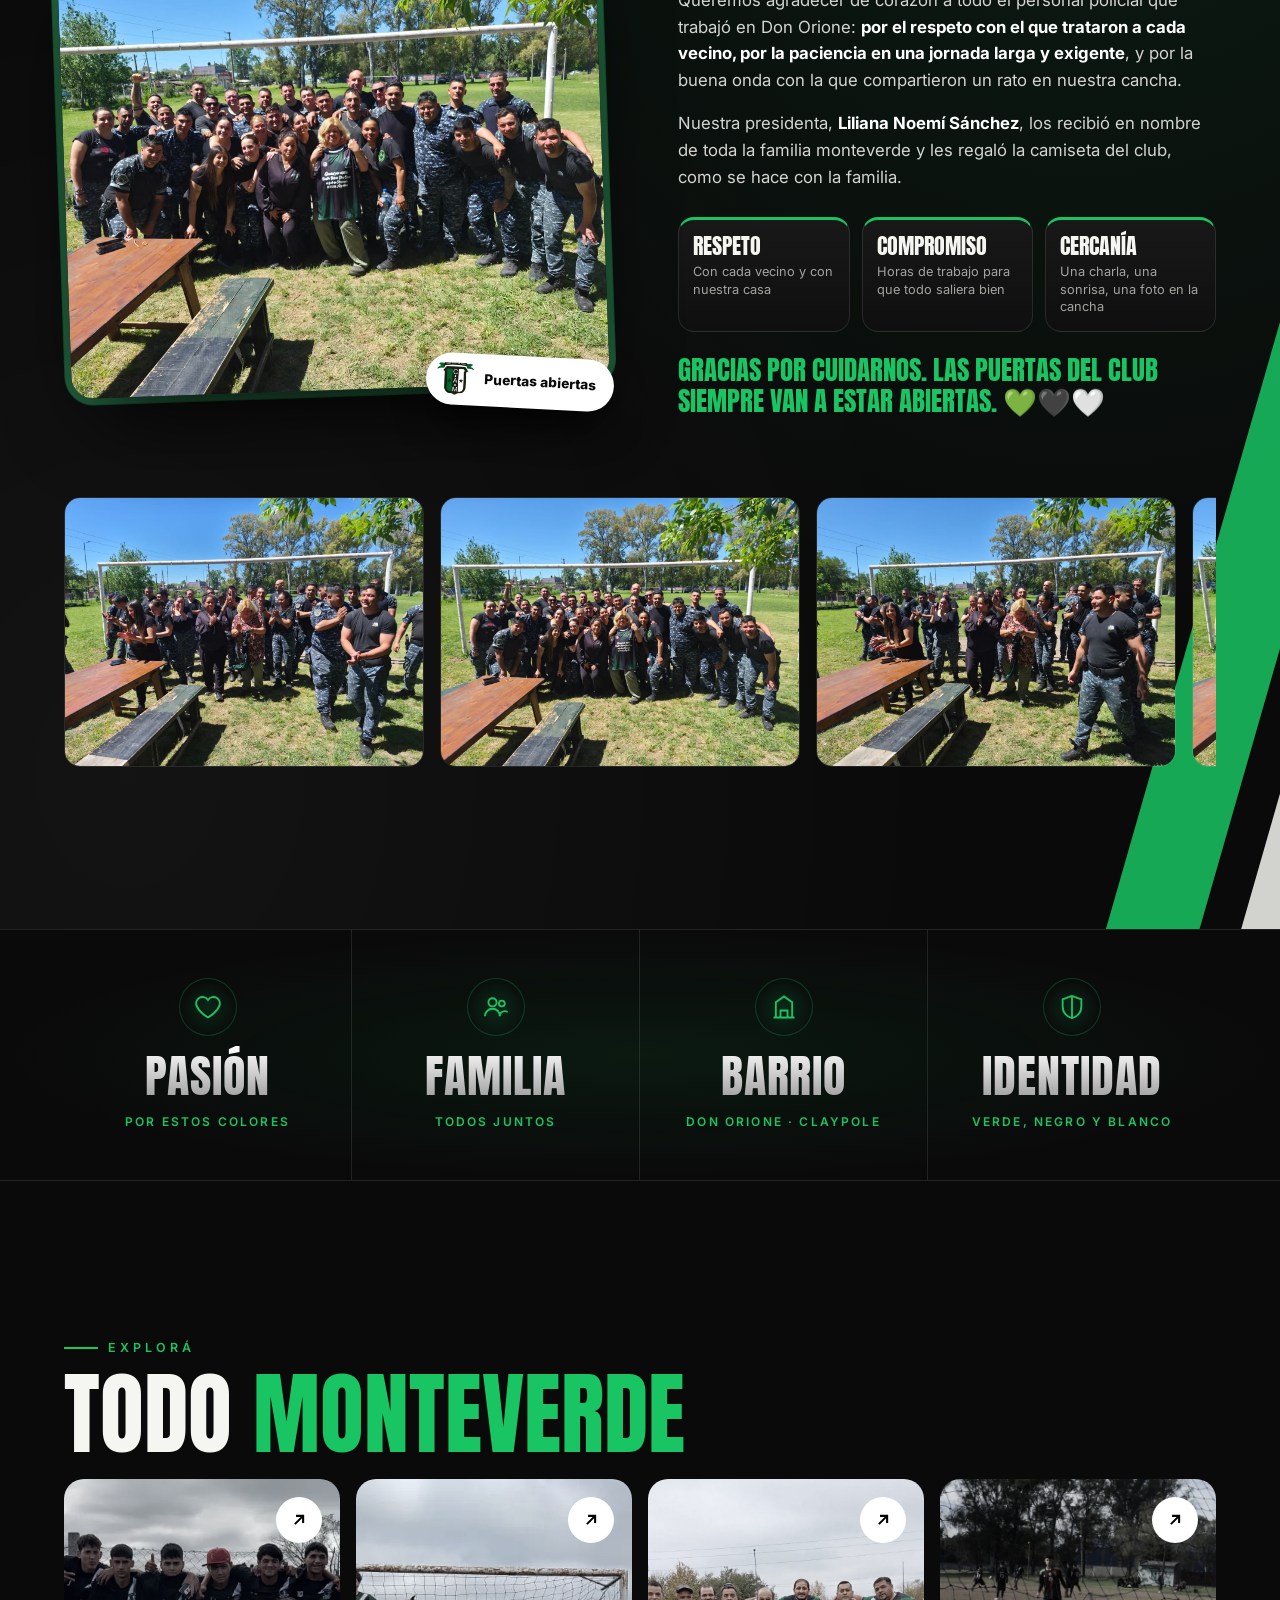
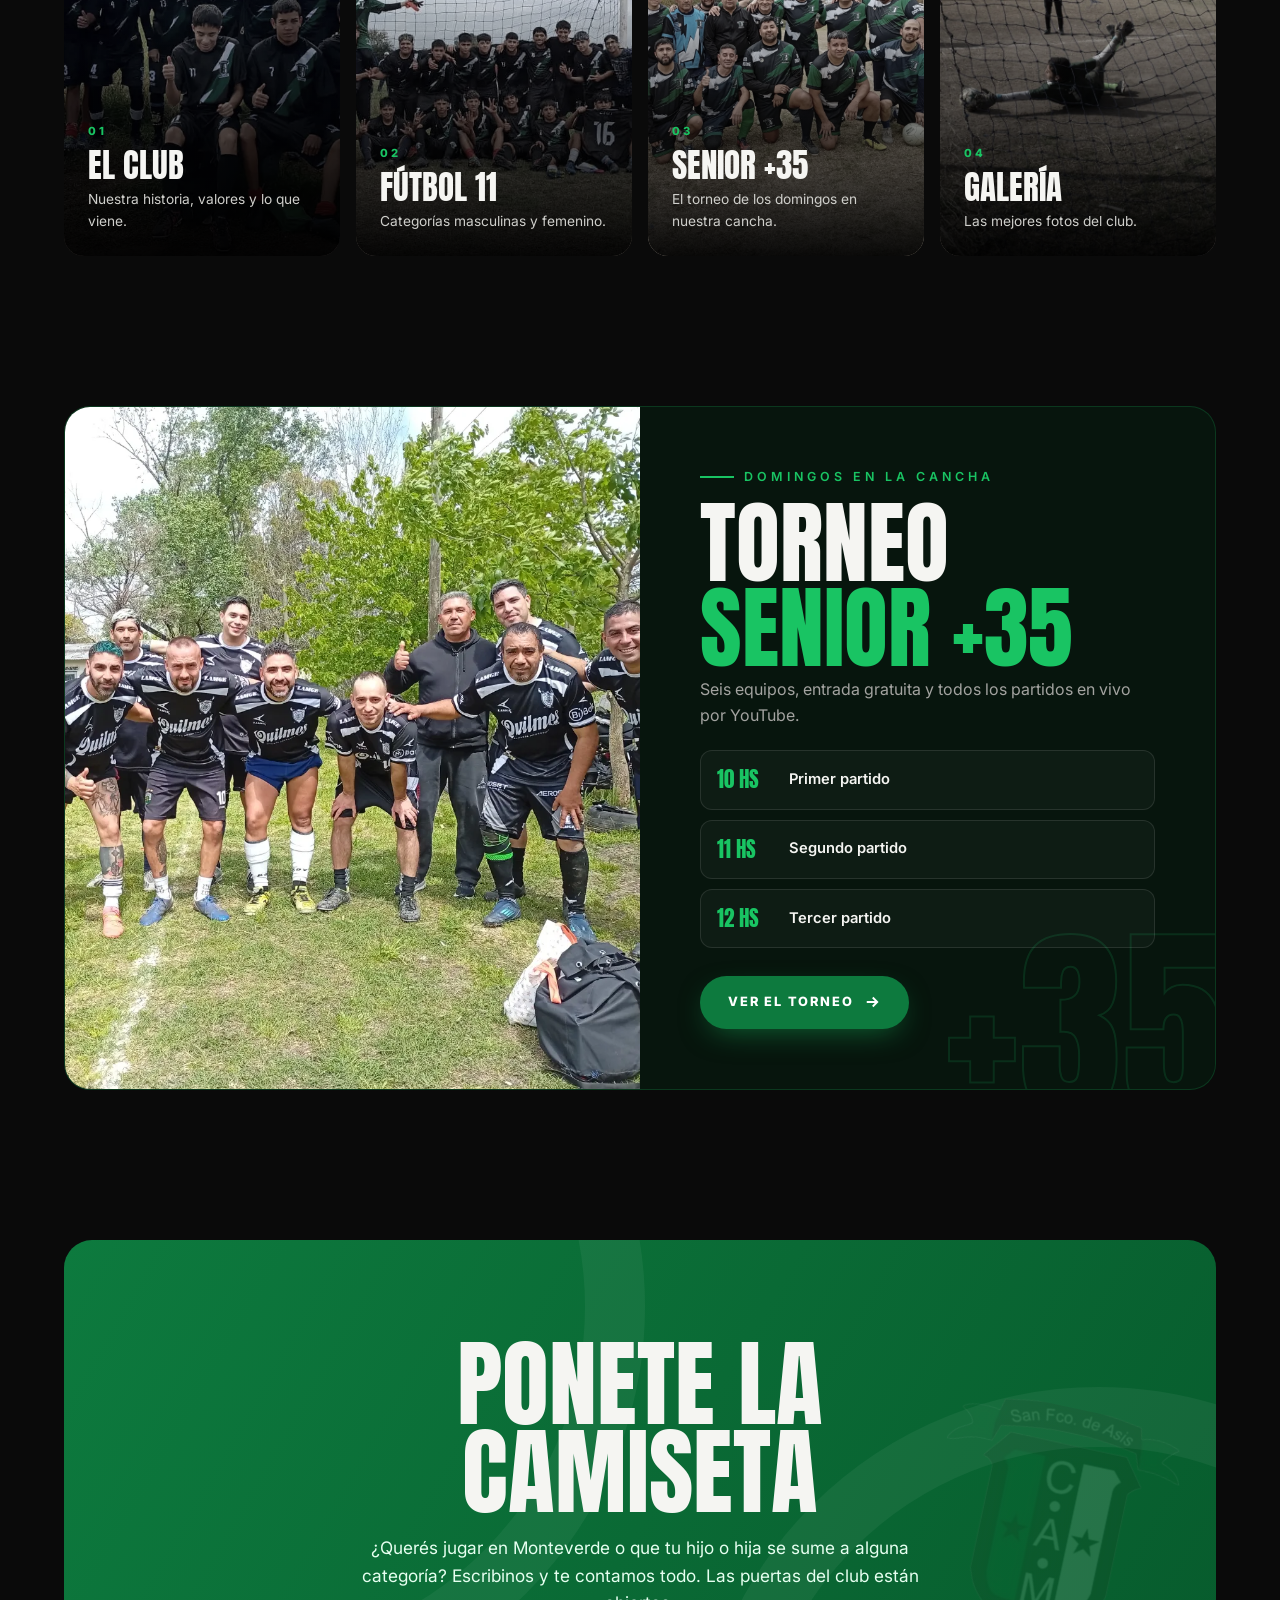
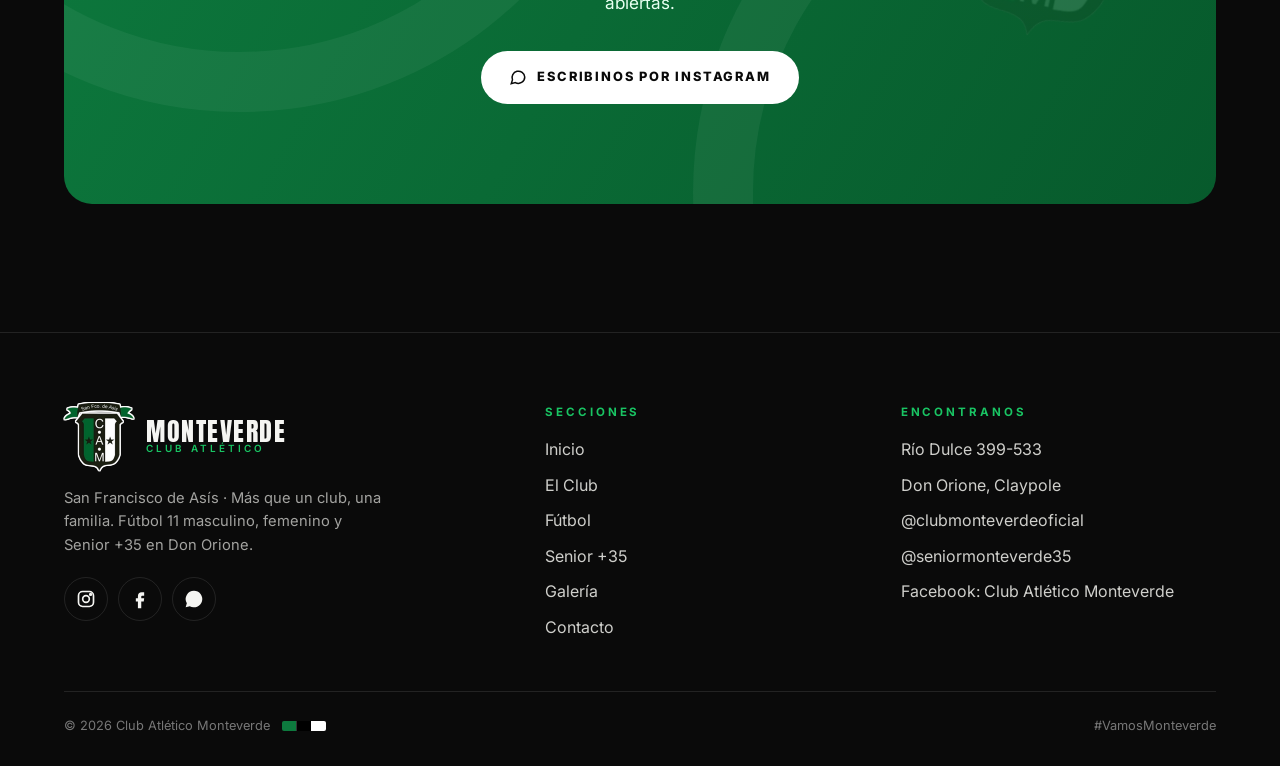
==== commit 1f3ba850: "Instagram oficial del club: @clubmonteverdeoficial en todos los links Co-Authored-By: Claude Opus 5." ====
--- a/index.html
+++ b/index.html
@@ -29,7 +29,7 @@
 <link rel="apple-touch-icon" href="/apple-touch-icon.png">
 <link rel="manifest" href="/site.webmanifest">
 <link rel="preload" as="image" href="img/foto14.webp" fetchpriority="high">
-<script type="application/ld+json">{"@context":"https://schema.org","@graph":[{"@type":"SportsOrganization","@id":"https://clubmonteverde.com.ar/#club","name":"Club Atlético Monteverde","alternateName":["C.A.M.","Monteverde","Club Atlético Monteverde San Francisco de Asís"],"sport":"Fútbol","slogan":"Más que un club, una familia","url":"https://clubmonteverde.com.ar/","logo":"https://clubmonteverde.com.ar/img/escudo.png","image":"https://clubmonteverde.com.ar/img/og-image.jpg","address":{"@type":"PostalAddress","streetAddress":"Río Dulce 399","addressLocality":"Claypole","addressRegion":"Buenos Aires","addressCountry":"AR"},"areaServed":"Don Orione, Claypole, Almirante Brown","sameAs":["https://www.instagram.com/club._monteverde/","https://www.facebook.com/pabloemanuel.castillo.5","https://www.instagram.com/seniormonteverde35/"]},{"@type":"WebSite","@id":"https://clubmonteverde.com.ar/#web","url":"https://clubmonteverde.com.ar/","name":"Club Atlético Monteverde","inLanguage":"es-AR","publisher":{"@id":"https://clubmonteverde.com.ar/#club"}},{"@type":"WebPage","@id":"https://clubmonteverde.com.ar/#page","url":"https://clubmonteverde.com.ar/","name":"Club Atlético Monteverde | Fútbol en Don Orione, Claypole","description":"Club Atlético Monteverde (San Francisco de Asís), club de fútbol de barrio en Don Orione, Claypole. Fútbol 11 masculino, femenino y torneo Senior +35.","inLanguage":"es-AR","isPartOf":{"@id":"https://clubmonteverde.com.ar/#web"},"about":{"@id":"https://clubmonteverde.com.ar/#club"},"primaryImageOfPage":"https://clubmonteverde.com.ar/img/og-image.jpg"}]}</script>
+<script type="application/ld+json">{"@context":"https://schema.org","@graph":[{"@type":"SportsOrganization","@id":"https://clubmonteverde.com.ar/#club","name":"Club Atlético Monteverde","alternateName":["C.A.M.","Monteverde","Club Atlético Monteverde San Francisco de Asís"],"sport":"Fútbol","slogan":"Más que un club, una familia","url":"https://clubmonteverde.com.ar/","logo":"https://clubmonteverde.com.ar/img/escudo.png","image":"https://clubmonteverde.com.ar/img/og-image.jpg","address":{"@type":"PostalAddress","streetAddress":"Río Dulce 399","addressLocality":"Claypole","addressRegion":"Buenos Aires","addressCountry":"AR"},"areaServed":"Don Orione, Claypole, Almirante Brown","sameAs":["https://www.instagram.com/clubmonteverdeoficial/","https://www.facebook.com/pabloemanuel.castillo.5","https://www.instagram.com/seniormonteverde35/"]},{"@type":"WebSite","@id":"https://clubmonteverde.com.ar/#web","url":"https://clubmonteverde.com.ar/","name":"Club Atlético Monteverde","inLanguage":"es-AR","publisher":{"@id":"https://clubmonteverde.com.ar/#club"}},{"@type":"WebPage","@id":"https://clubmonteverde.com.ar/#page","url":"https://clubmonteverde.com.ar/","name":"Club Atlético Monteverde | Fútbol en Don Orione, Claypole","description":"Club Atlético Monteverde (San Francisco de Asís), club de fútbol de barrio en Don Orione, Claypole. Fútbol 11 masculino, femenino y torneo Senior +35.","inLanguage":"es-AR","isPartOf":{"@id":"https://clubmonteverde.com.ar/#web"},"about":{"@id":"https://clubmonteverde.com.ar/#club"},"primaryImageOfPage":"https://clubmonteverde.com.ar/img/og-image.jpg"}]}</script>
 <!-- /SEO -->
 <link rel="preconnect" href="https://fonts.googleapis.com">
 <link rel="preconnect" href="https://fonts.gstatic.com" crossorigin>
@@ -167,7 +167,7 @@
       <img class="crest-bg" src="img/escudo.png" alt="">
       <h2>Ponete la<br>camiseta</h2>
       <p>¿Querés jugar en Monteverde o que tu hijo o hija se sume a alguna categoría? Escribinos y te contamos todo. Las puertas del club están abiertas.</p>
-      <a class="btn btn-white" href="https://ig.me/m/club._monteverde" target="_blank" rel="noopener">
+      <a class="btn btn-white" href="https://ig.me/m/clubmonteverdeoficial" target="_blank" rel="noopener">
         <svg width="18" height="18" viewBox="0 0 24 24" fill="none" stroke="currentColor" stroke-width="2"><path d="M21 12a8.5 8.5 0 0 1-12.6 7.4L3 21l1.6-5.2A8.5 8.5 0 1 1 21 12z"/></svg>
         Escribinos por Instagram</a>
     </div>
@@ -181,12 +181,12 @@
       <div>
         <a href="index.html" class="brand"><img src="img/escudo-sm.png" alt="" width="70" height="68"><span>MONTEVERDE<small>CLUB ATLÉTICO</small></span></a>
         <p>San Francisco de Asís · Más que un club, una familia. Fútbol 11 masculino, femenino y Senior +35 en Don Orione.</p>
-        <div class="social"><a href="https://www.instagram.com/club._monteverde/" target="_blank" rel="noopener" aria-label="Instagram"><svg viewBox="0 0 24 24" fill="none" stroke="currentColor" stroke-width="2"><rect x="3" y="3" width="18" height="18" rx="5"/><circle cx="12" cy="12" r="4"/><circle cx="17.5" cy="6.5" r="1" fill="currentColor"/></svg></a>
+        <div class="social"><a href="https://www.instagram.com/clubmonteverdeoficial/" target="_blank" rel="noopener" aria-label="Instagram"><svg viewBox="0 0 24 24" fill="none" stroke="currentColor" stroke-width="2"><rect x="3" y="3" width="18" height="18" rx="5"/><circle cx="12" cy="12" r="4"/><circle cx="17.5" cy="6.5" r="1" fill="currentColor"/></svg></a>
         <a href="https://www.facebook.com/pabloemanuel.castillo.5" target="_blank" rel="noopener" aria-label="Facebook"><svg viewBox="0 0 24 24" fill="currentColor"><path d="M14 8h3V4h-3c-2.8 0-4.5 1.8-4.5 4.6V11H7v4h2.5v8h4v-8h3l.5-4h-3.5V9c0-.6.4-1 1-1z"/></svg></a>
         <a href="https://wa.me/5491160499150" target="_blank" rel="noopener" aria-label="WhatsApp"><svg viewBox="0 0 24 24" fill="currentColor"><path d="M17.5 14.4c-.3-.1-1.8-.9-2-1-.3-.1-.5-.1-.7.1l-.9 1.2c-.2.2-.3.2-.6.1-1.6-.8-2.7-1.5-3.8-3.3-.3-.5.3-.5.8-1.6.1-.2 0-.4 0-.5l-.9-2.2c-.2-.6-.5-.5-.7-.5h-.6c-.2 0-.5.1-.8.4-.3.3-1 1-1 2.5s1.1 2.9 1.2 3.1c.1.2 2.1 3.2 5.1 4.5 1.9.8 2.6.9 3.6.7.6-.1 1.8-.7 2-1.4.3-.7.3-1.3.2-1.4-.1-.2-.3-.3-.6-.4zM12 2a10 10 0 0 0-8.6 15.1L2 22l5-1.3A10 10 0 1 0 12 2z"/></svg></a></div>
       </div>
       <div><h5>Secciones</h5><ul><li><a href="index.html">Inicio</a></li><li><a href="club.html">El Club</a></li><li><a href="futbol.html">Fútbol</a></li><li><a href="senior.html">Senior +35</a></li><li><a href="galeria.html">Galería</a></li><li><a href="contacto.html">Contacto</a></li></ul></div>
-      <div><h5>Encontranos</h5><ul><li>Río Dulce 399-533</li><li>Don Orione, Claypole</li><li><a href="https://www.instagram.com/club._monteverde/" target="_blank" rel="noopener">@club._monteverde</a></li><li><a href="https://www.instagram.com/seniormonteverde35/" target="_blank" rel="noopener">@seniormonteverde35</a></li><li><a href="https://www.facebook.com/pabloemanuel.castillo.5" target="_blank" rel="noopener">Facebook: Club Atlético Monteverde</a></li></ul></div>
+      <div><h5>Encontranos</h5><ul><li>Río Dulce 399-533</li><li>Don Orione, Claypole</li><li><a href="https://www.instagram.com/clubmonteverdeoficial/" target="_blank" rel="noopener">@clubmonteverdeoficial</a></li><li><a href="https://www.instagram.com/seniormonteverde35/" target="_blank" rel="noopener">@seniormonteverde35</a></li><li><a href="https://www.facebook.com/pabloemanuel.castillo.5" target="_blank" rel="noopener">Facebook: Club Atlético Monteverde</a></li></ul></div>
     </div>
     <div class="copy"><span>© <span class="yr"></span> Club Atlético Monteverde <span class="flag"><i></i><i></i><i></i></span></span><span>#VamosMonteverde</span></div>
   </div>
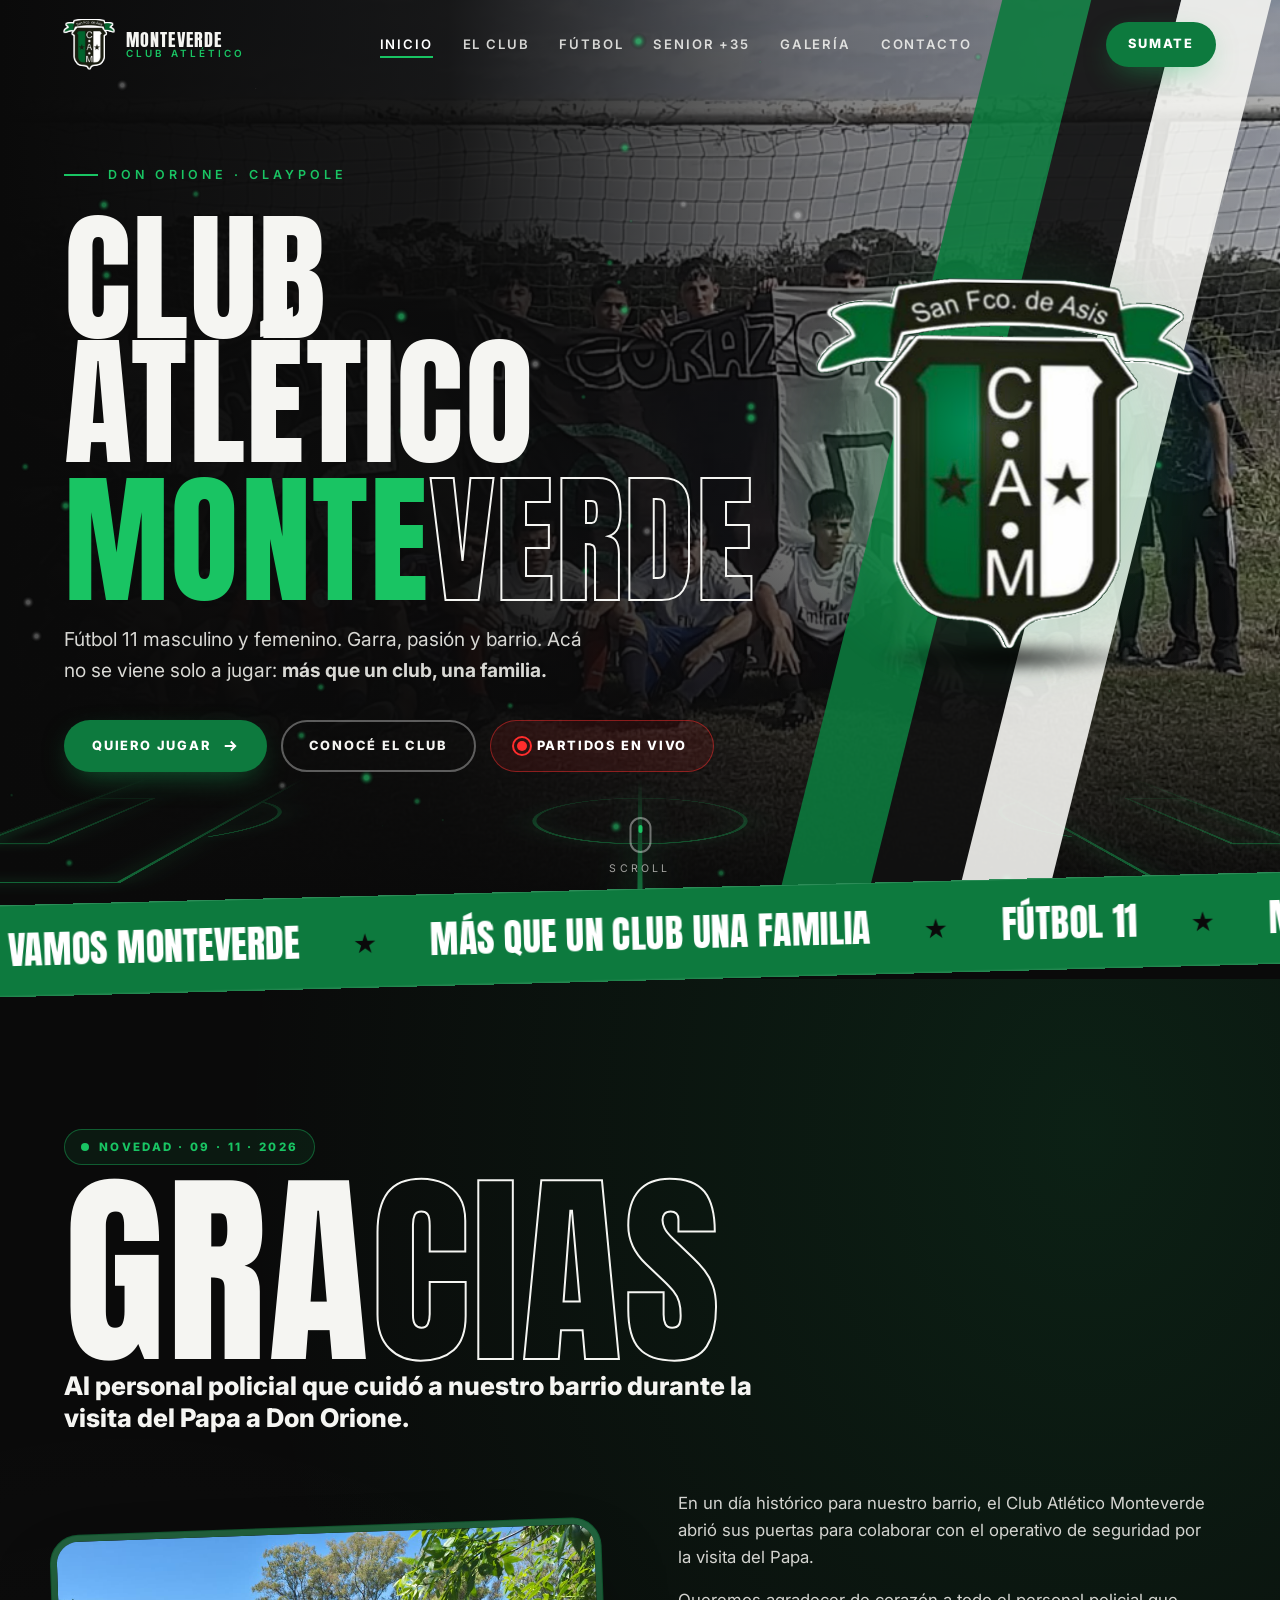
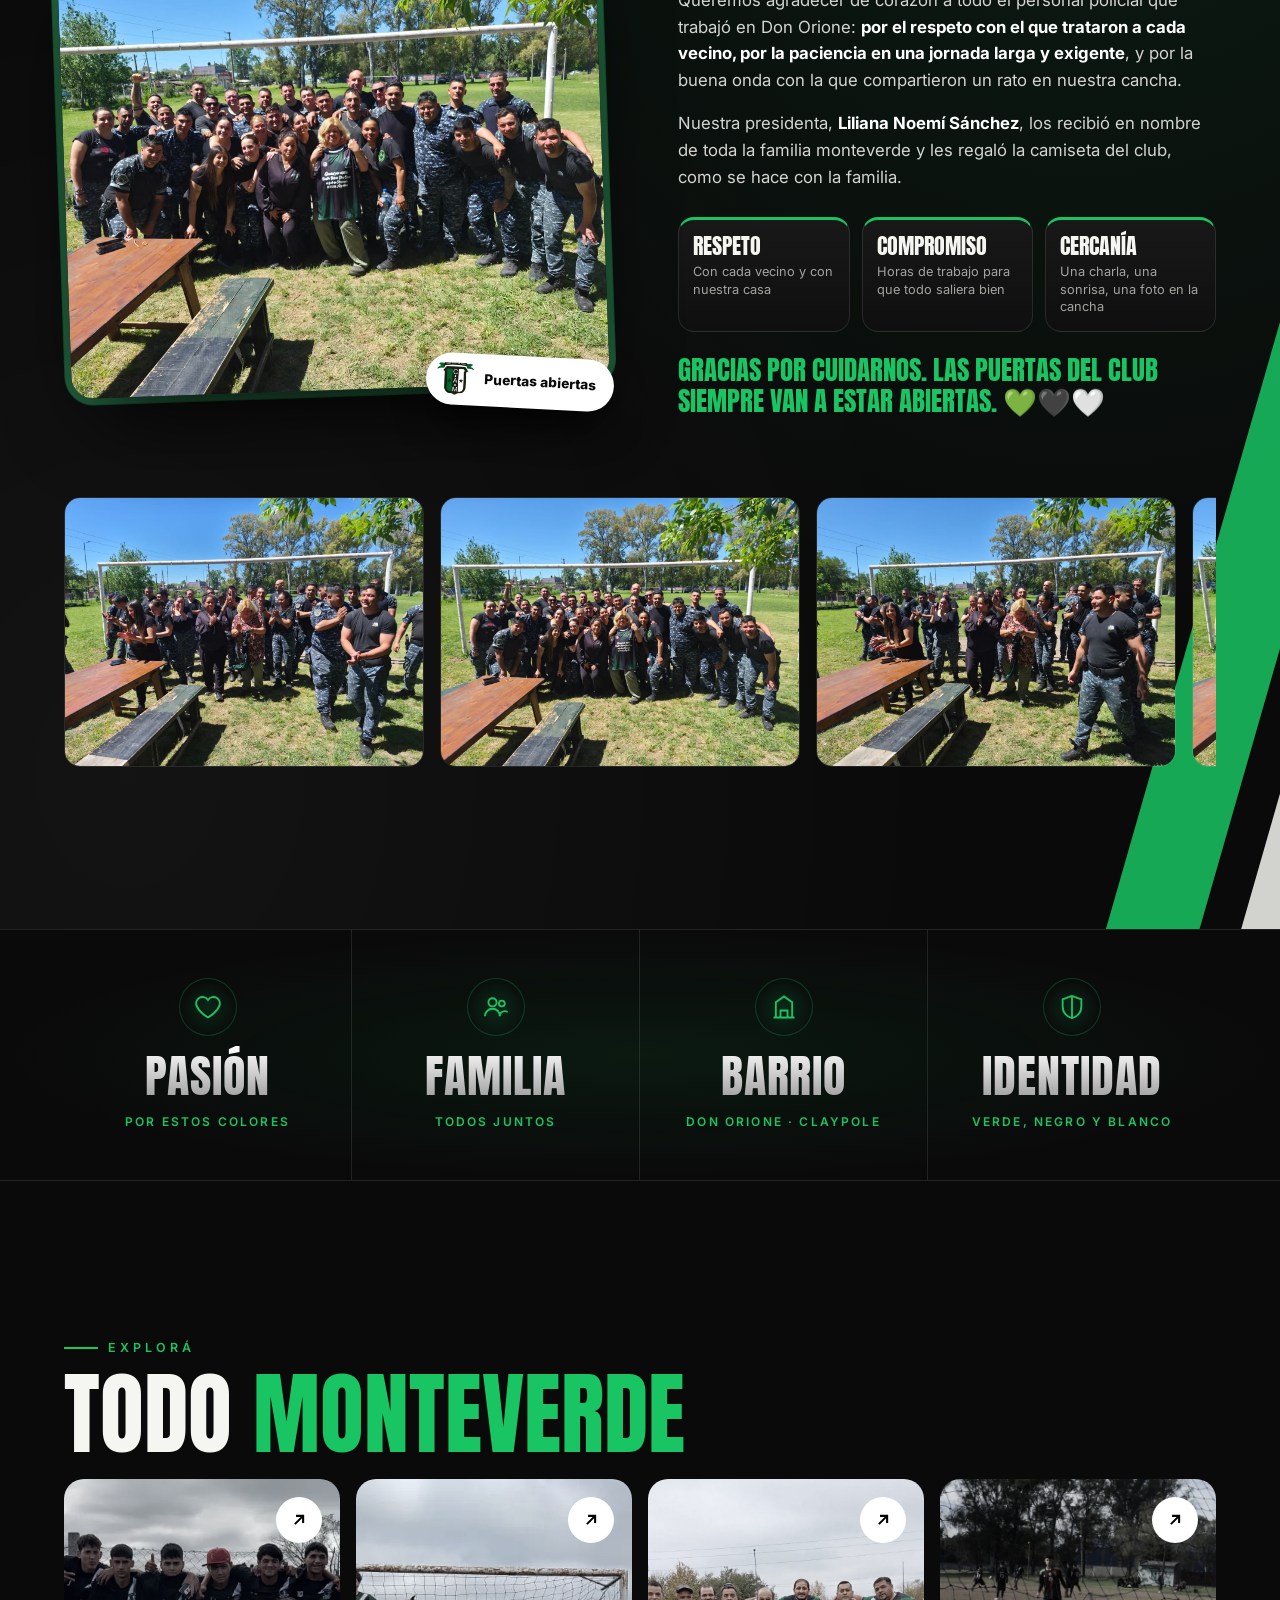
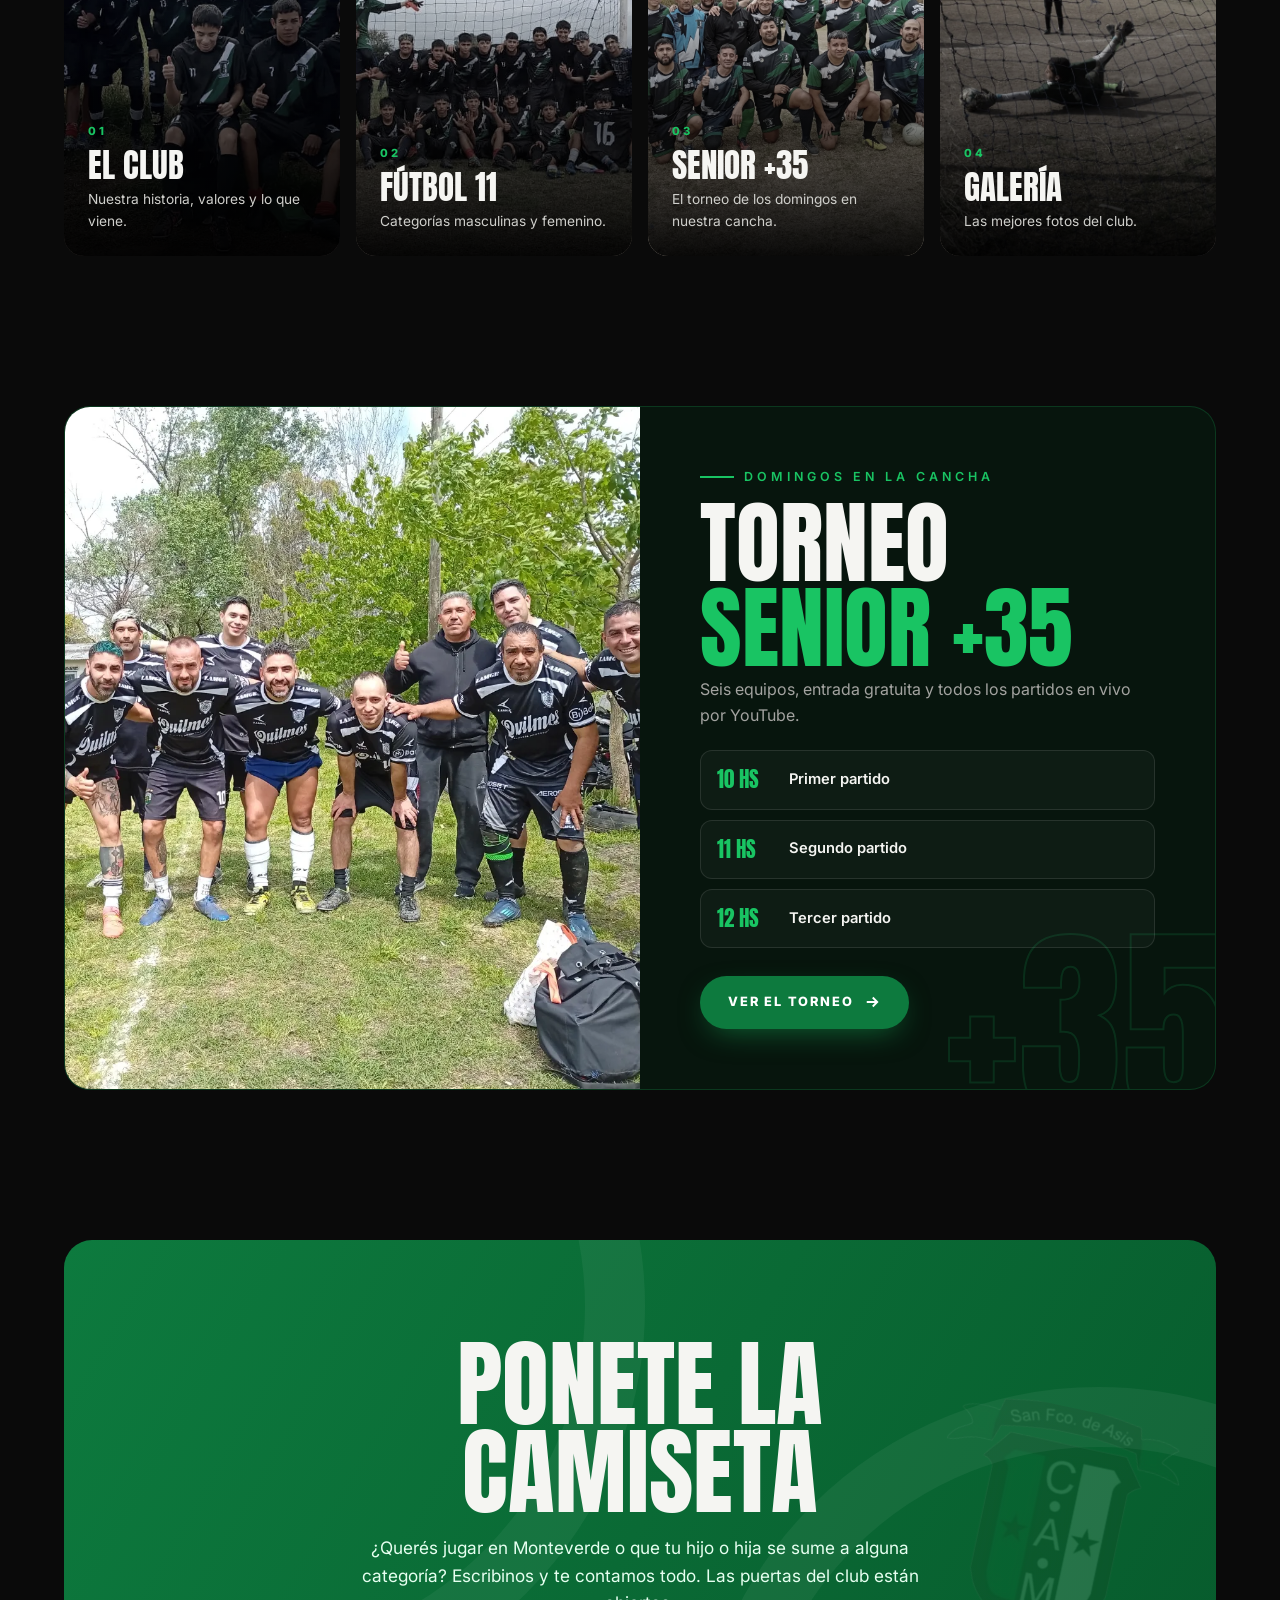
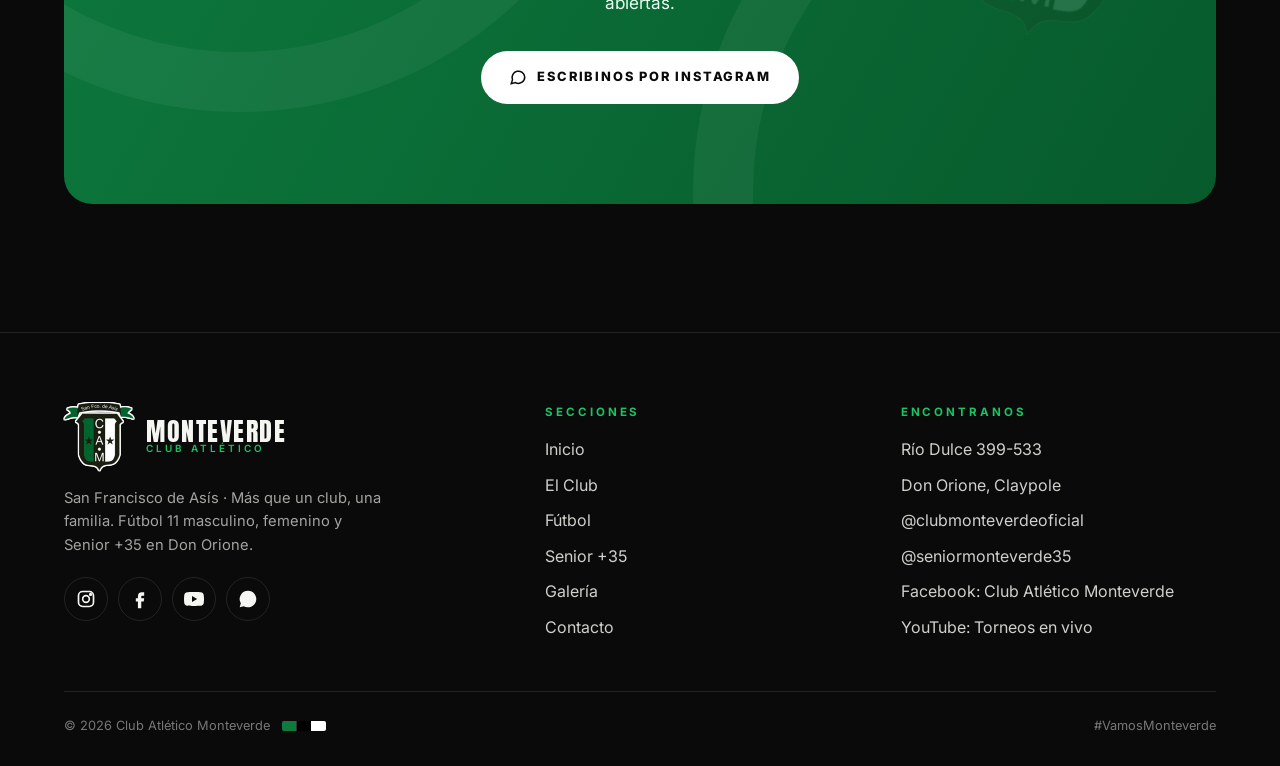
==== commit e7a55e68: "Partidos en vivo: acceso al canal de YouTube del torneo Co-Authored-By: Claude Opus 5.5 <noreply@ant" ====
--- a/index.html
+++ b/index.html
@@ -29,7 +29,7 @@
 <link rel="apple-touch-icon" href="/apple-touch-icon.png">
 <link rel="manifest" href="/site.webmanifest">
 <link rel="preload" as="image" href="img/foto14.webp" fetchpriority="high">
-<script type="application/ld+json">{"@context":"https://schema.org","@graph":[{"@type":"SportsOrganization","@id":"https://clubmonteverde.com.ar/#club","name":"Club Atlético Monteverde","alternateName":["C.A.M.","Monteverde","Club Atlético Monteverde San Francisco de Asís"],"sport":"Fútbol","slogan":"Más que un club, una familia","url":"https://clubmonteverde.com.ar/","logo":"https://clubmonteverde.com.ar/img/escudo.png","image":"https://clubmonteverde.com.ar/img/og-image.jpg","address":{"@type":"PostalAddress","streetAddress":"Río Dulce 399","addressLocality":"Claypole","addressRegion":"Buenos Aires","addressCountry":"AR"},"areaServed":"Don Orione, Claypole, Almirante Brown","sameAs":["https://www.instagram.com/clubmonteverdeoficial/","https://www.facebook.com/pabloemanuel.castillo.5","https://www.instagram.com/seniormonteverde35/"]},{"@type":"WebSite","@id":"https://clubmonteverde.com.ar/#web","url":"https://clubmonteverde.com.ar/","name":"Club Atlético Monteverde","inLanguage":"es-AR","publisher":{"@id":"https://clubmonteverde.com.ar/#club"}},{"@type":"WebPage","@id":"https://clubmonteverde.com.ar/#page","url":"https://clubmonteverde.com.ar/","name":"Club Atlético Monteverde | Fútbol en Don Orione, Claypole","description":"Club Atlético Monteverde (San Francisco de Asís), club de fútbol de barrio en Don Orione, Claypole. Fútbol 11 masculino, femenino y torneo Senior +35.","inLanguage":"es-AR","isPartOf":{"@id":"https://clubmonteverde.com.ar/#web"},"about":{"@id":"https://clubmonteverde.com.ar/#club"},"primaryImageOfPage":"https://clubmonteverde.com.ar/img/og-image.jpg"}]}</script>
+<script type="application/ld+json">{"@context":"https://schema.org","@graph":[{"@type":"SportsOrganization","@id":"https://clubmonteverde.com.ar/#club","name":"Club Atlético Monteverde","alternateName":["C.A.M.","Monteverde","Club Atlético Monteverde San Francisco de Asís"],"sport":"Fútbol","slogan":"Más que un club, una familia","url":"https://clubmonteverde.com.ar/","logo":"https://clubmonteverde.com.ar/img/escudo.png","image":"https://clubmonteverde.com.ar/img/og-image.jpg","address":{"@type":"PostalAddress","streetAddress":"Río Dulce 399","addressLocality":"Claypole","addressRegion":"Buenos Aires","addressCountry":"AR"},"areaServed":"Don Orione, Claypole, Almirante Brown","sameAs":["https://www.instagram.com/clubmonteverdeoficial/","https://www.facebook.com/pabloemanuel.castillo.5","https://www.instagram.com/seniormonteverde35/","https://www.youtube.com/@TorneosClubMonteverde"]},{"@type":"WebSite","@id":"https://clubmonteverde.com.ar/#web","url":"https://clubmonteverde.com.ar/","name":"Club Atlético Monteverde","inLanguage":"es-AR","publisher":{"@id":"https://clubmonteverde.com.ar/#club"}},{"@type":"WebPage","@id":"https://clubmonteverde.com.ar/#page","url":"https://clubmonteverde.com.ar/","name":"Club Atlético Monteverde | Fútbol en Don Orione, Claypole","description":"Club Atlético Monteverde (San Francisco de Asís), club de fútbol de barrio en Don Orione, Claypole. Fútbol 11 masculino, femenino y torneo Senior +35.","inLanguage":"es-AR","isPartOf":{"@id":"https://clubmonteverde.com.ar/#web"},"about":{"@id":"https://clubmonteverde.com.ar/#club"},"primaryImageOfPage":"https://clubmonteverde.com.ar/img/og-image.jpg"}]}</script>
 <!-- /SEO -->
 <link rel="preconnect" href="https://fonts.googleapis.com">
 <link rel="preconnect" href="https://fonts.gstatic.com" crossorigin>
@@ -71,6 +71,7 @@
         <a href="contacto.html#sumate" class="btn btn-green">Quiero jugar
           <svg width="18" height="18" viewBox="0 0 24 24" fill="none" stroke="currentColor" stroke-width="2.5"><path d="M5 12h14M13 6l6 6-6 6"/></svg></a>
         <a href="club.html" class="btn btn-ghost">Conocé el club</a>
+        <a href="https://www.youtube.com/@TorneosClubMonteverde/streams" class="btn btn-live" target="_blank" rel="noopener"><i class="live-dot"></i>Partidos en vivo</a>
       </div>
     </div>
     <div class="crest-wrap"><img src="img/escudo-3d.png" alt="Escudo del Club Atlético Monteverde"></div>
@@ -183,10 +184,11 @@
         <p>San Francisco de Asís · Más que un club, una familia. Fútbol 11 masculino, femenino y Senior +35 en Don Orione.</p>
         <div class="social"><a href="https://www.instagram.com/clubmonteverdeoficial/" target="_blank" rel="noopener" aria-label="Instagram"><svg viewBox="0 0 24 24" fill="none" stroke="currentColor" stroke-width="2"><rect x="3" y="3" width="18" height="18" rx="5"/><circle cx="12" cy="12" r="4"/><circle cx="17.5" cy="6.5" r="1" fill="currentColor"/></svg></a>
         <a href="https://www.facebook.com/pabloemanuel.castillo.5" target="_blank" rel="noopener" aria-label="Facebook"><svg viewBox="0 0 24 24" fill="currentColor"><path d="M14 8h3V4h-3c-2.8 0-4.5 1.8-4.5 4.6V11H7v4h2.5v8h4v-8h3l.5-4h-3.5V9c0-.6.4-1 1-1z"/></svg></a>
+        <a href="https://www.youtube.com/@TorneosClubMonteverde" target="_blank" rel="noopener" aria-label="YouTube"><svg viewBox="0 0 24 24" fill="currentColor"><path d="M23.5 6.2a3 3 0 0 0-2.1-2.1C19.5 3.6 12 3.6 12 3.6s-7.5 0-9.4.5A3 3 0 0 0 .5 6.2 31 31 0 0 0 0 12a31 31 0 0 0 .5 5.8 3 3 0 0 0 2.1 2.1c1.9.5 9.4.5 9.4.5s7.5 0 9.4-.5a3 3 0 0 0 2.1-2.1A31 31 0 0 0 24 12a31 31 0 0 0-.5-5.8zM9.6 15.6V8.4l6.2 3.6-6.2 3.6z"/></svg></a>
         <a href="https://wa.me/5491160499150" target="_blank" rel="noopener" aria-label="WhatsApp"><svg viewBox="0 0 24 24" fill="currentColor"><path d="M17.5 14.4c-.3-.1-1.8-.9-2-1-.3-.1-.5-.1-.7.1l-.9 1.2c-.2.2-.3.2-.6.1-1.6-.8-2.7-1.5-3.8-3.3-.3-.5.3-.5.8-1.6.1-.2 0-.4 0-.5l-.9-2.2c-.2-.6-.5-.5-.7-.5h-.6c-.2 0-.5.1-.8.4-.3.3-1 1-1 2.5s1.1 2.9 1.2 3.1c.1.2 2.1 3.2 5.1 4.5 1.9.8 2.6.9 3.6.7.6-.1 1.8-.7 2-1.4.3-.7.3-1.3.2-1.4-.1-.2-.3-.3-.6-.4zM12 2a10 10 0 0 0-8.6 15.1L2 22l5-1.3A10 10 0 1 0 12 2z"/></svg></a></div>
       </div>
       <div><h5>Secciones</h5><ul><li><a href="index.html">Inicio</a></li><li><a href="club.html">El Club</a></li><li><a href="futbol.html">Fútbol</a></li><li><a href="senior.html">Senior +35</a></li><li><a href="galeria.html">Galería</a></li><li><a href="contacto.html">Contacto</a></li></ul></div>
-      <div><h5>Encontranos</h5><ul><li>Río Dulce 399-533</li><li>Don Orione, Claypole</li><li><a href="https://www.instagram.com/clubmonteverdeoficial/" target="_blank" rel="noopener">@clubmonteverdeoficial</a></li><li><a href="https://www.instagram.com/seniormonteverde35/" target="_blank" rel="noopener">@seniormonteverde35</a></li><li><a href="https://www.facebook.com/pabloemanuel.castillo.5" target="_blank" rel="noopener">Facebook: Club Atlético Monteverde</a></li></ul></div>
+      <div><h5>Encontranos</h5><ul><li>Río Dulce 399-533</li><li>Don Orione, Claypole</li><li><a href="https://www.instagram.com/clubmonteverdeoficial/" target="_blank" rel="noopener">@clubmonteverdeoficial</a></li><li><a href="https://www.instagram.com/seniormonteverde35/" target="_blank" rel="noopener">@seniormonteverde35</a></li><li><a href="https://www.facebook.com/pabloemanuel.castillo.5" target="_blank" rel="noopener">Facebook: Club Atlético Monteverde</a></li><li><a href="https://www.youtube.com/@TorneosClubMonteverde" target="_blank" rel="noopener">YouTube: Torneos en vivo</a></li></ul></div>
     </div>
     <div class="copy"><span>© <span class="yr"></span> Club Atlético Monteverde <span class="flag"><i></i><i></i><i></i></span></span><span>#VamosMonteverde</span></div>
   </div>
--- a/styles.css
+++ b/styles.css
@@ -514,7 +514,8 @@
 .fx-t{display:flex;flex-direction:column;align-items:center;gap:10px}
 .fx-t .tb{width:86px;height:86px}
 .fx-t b{font-size:.85rem;line-height:1.2}
-.fx-vs{font-family:var(--display);font-size:1.4rem;color:var(--green-hi)}
+.fx-vs{font-family:var(--display);font-size:1.4rem;color:var(--green-hi);display:flex;flex-direction:column;align-items:center;gap:8px}
+.fx-h{font-family:var(--body);font-weight:800;font-size:.72rem;letter-spacing:.06em;color:#0a0a0a;background:var(--green-hi);padding:4px 10px;border-radius:999px;white-space:nowrap}
 
 .tor-grid{display:grid;grid-template-columns:1.15fr .85fr;gap:clamp(30px,5vw,60px);align-items:start}
 .fecha-tabs{display:flex;flex-wrap:wrap;gap:8px;margin-bottom:16px}
@@ -598,3 +599,21 @@
 .stat.word b{font-size:clamp(2.1rem,3.6vw,3.2rem);text-transform:uppercase;letter-spacing:.02em;line-height:1.15;padding-top:.08em}
 .stat.word span:last-child{letter-spacing:.18em}
 @media (max-width:560px){.stat.word{padding:34px 12px}.stat.word b{font-size:1.9rem}.stat.word .ico{width:48px;height:48px}.stat.word .ico svg{width:24px;height:24px}}
+
+/* ===== EN VIVO (YouTube del torneo) ===== */
+.live-dot{position:relative;display:inline-block;width:10px;height:10px;border-radius:50%;background:#ff2d2d;flex:none}
+.live-dot::after{content:"";position:absolute;inset:-5px;border-radius:50%;border:2px solid #ff2d2d;animation:livePulse 1.6s ease-out infinite}
+@keyframes livePulse{from{transform:scale(.6);opacity:1}to{transform:scale(1.7);opacity:0}}
+.live-tag{display:inline-flex;align-items:center;gap:9px;padding:6px 12px 6px 11px;border-radius:999px;background:#ff2d2d1f;border:1px solid #ff2d2d66;color:#ff5a5a;font-weight:800;font-size:.72rem;letter-spacing:.14em;text-transform:uppercase}
+.live-cta{display:flex;align-items:center;gap:22px;margin:22px 0 10px;padding:22px 24px;border-radius:20px;background:linear-gradient(120deg,#2a0b0b,#120707 55%,#0b0b0b);border:1px solid #ff2d2d55;box-shadow:0 0 50px -24px #ff2d2d;color:var(--white);transition:transform .3s,border-color .3s}
+.live-cta:hover{transform:translateY(-4px);border-color:#ff2d2daa}
+.live-cta .yt{flex:none;width:64px;height:64px;border-radius:18px;display:grid;place-items:center;background:#ff0000;color:#fff;box-shadow:0 10px 24px -10px #ff0000}
+.live-cta .yt svg{width:34px;height:34px}
+.live-cta .tx{flex:1;min-width:0}
+.live-cta .tx b{display:block;font-family:var(--display);font-size:1.5rem;letter-spacing:.02em;line-height:1.1;margin-top:8px}
+.live-cta .tx small{display:block;color:var(--muted);font-size:.9rem;margin-top:4px}
+.live-cta .go{flex:none;display:inline-flex;align-items:center;gap:8px;padding:12px 18px;border-radius:999px;background:#ff2d2d;color:#fff;font-weight:800;font-size:.85rem;letter-spacing:.06em;text-transform:uppercase}
+.btn-live{display:inline-flex;align-items:center;gap:10px;background:#ff2d2d1a;border:1px solid #ff2d2d77;color:#fff}
+.btn-live:hover{background:#ff2d2d33}
+@media (max-width:640px){.live-cta{flex-wrap:wrap;gap:16px}.live-cta .go{width:100%;justify-content:center}}
+@media (prefers-reduced-motion:reduce){.live-dot::after{animation:none}}
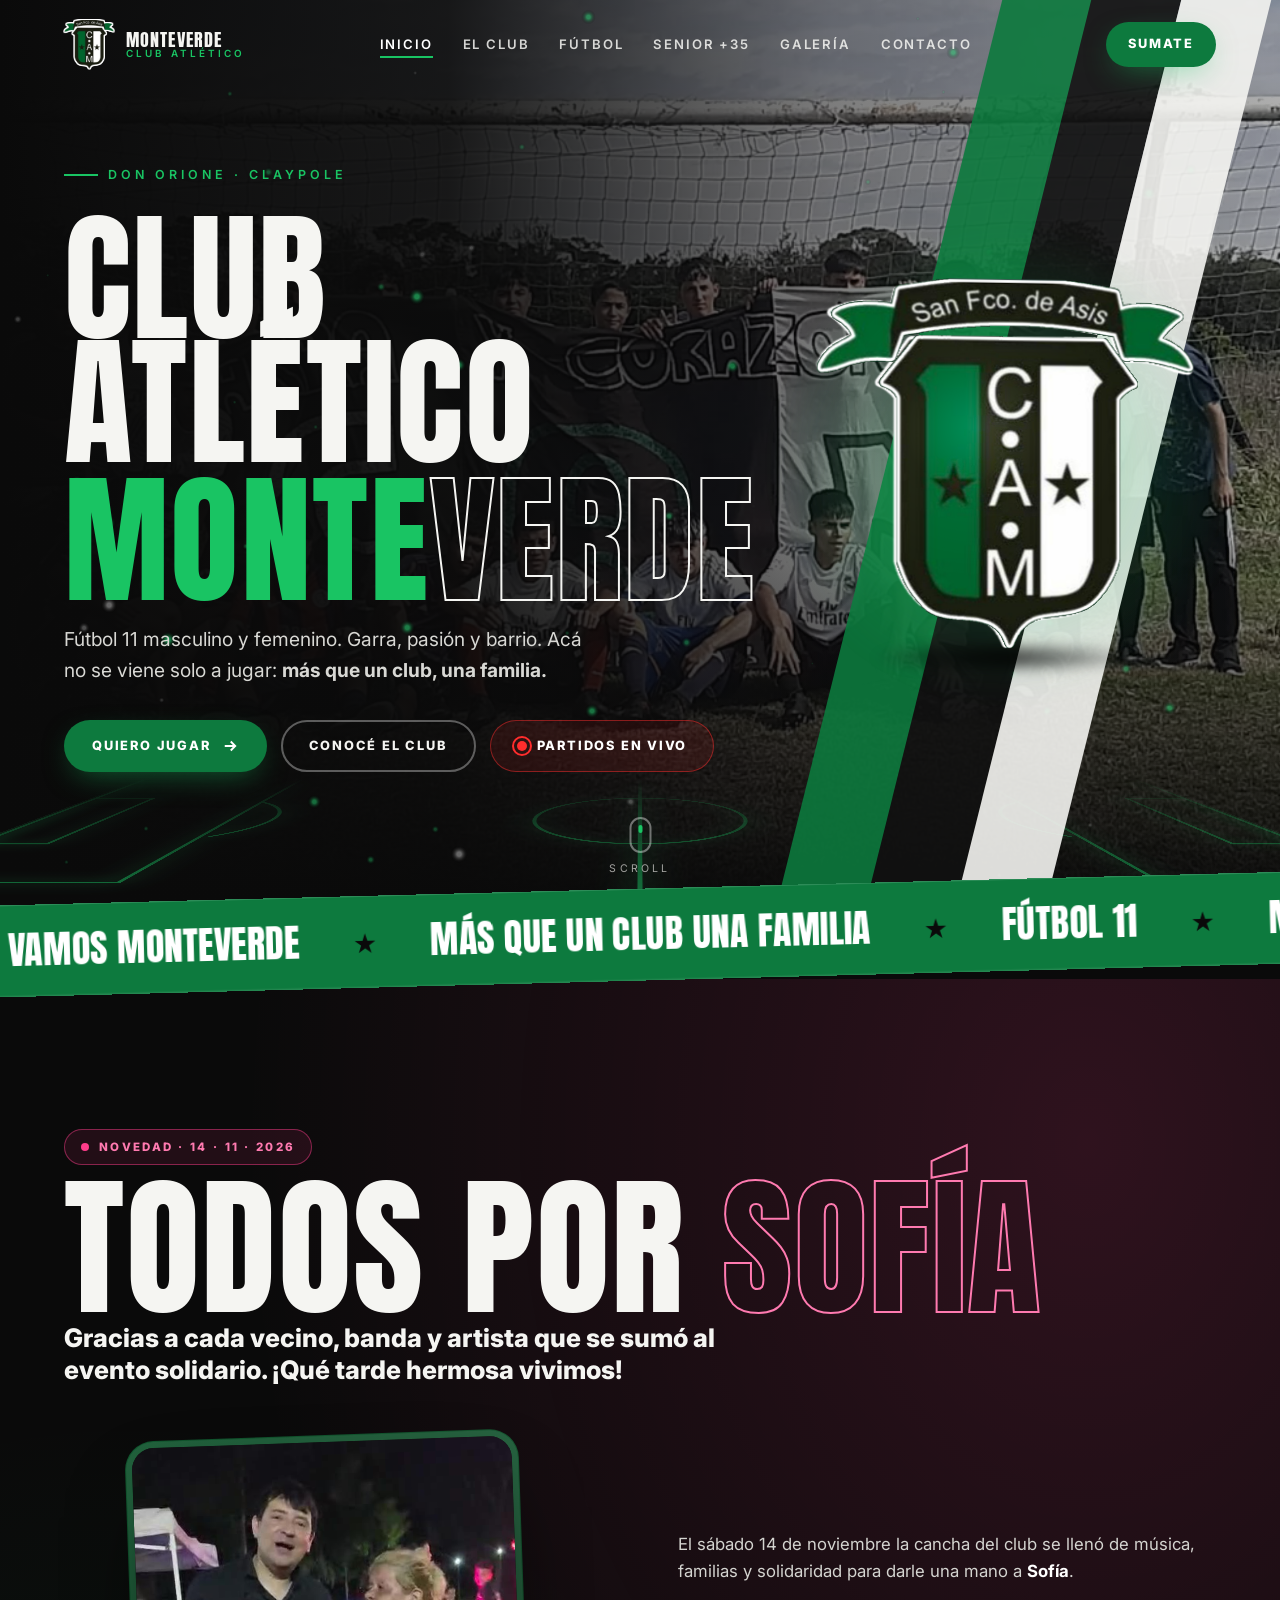
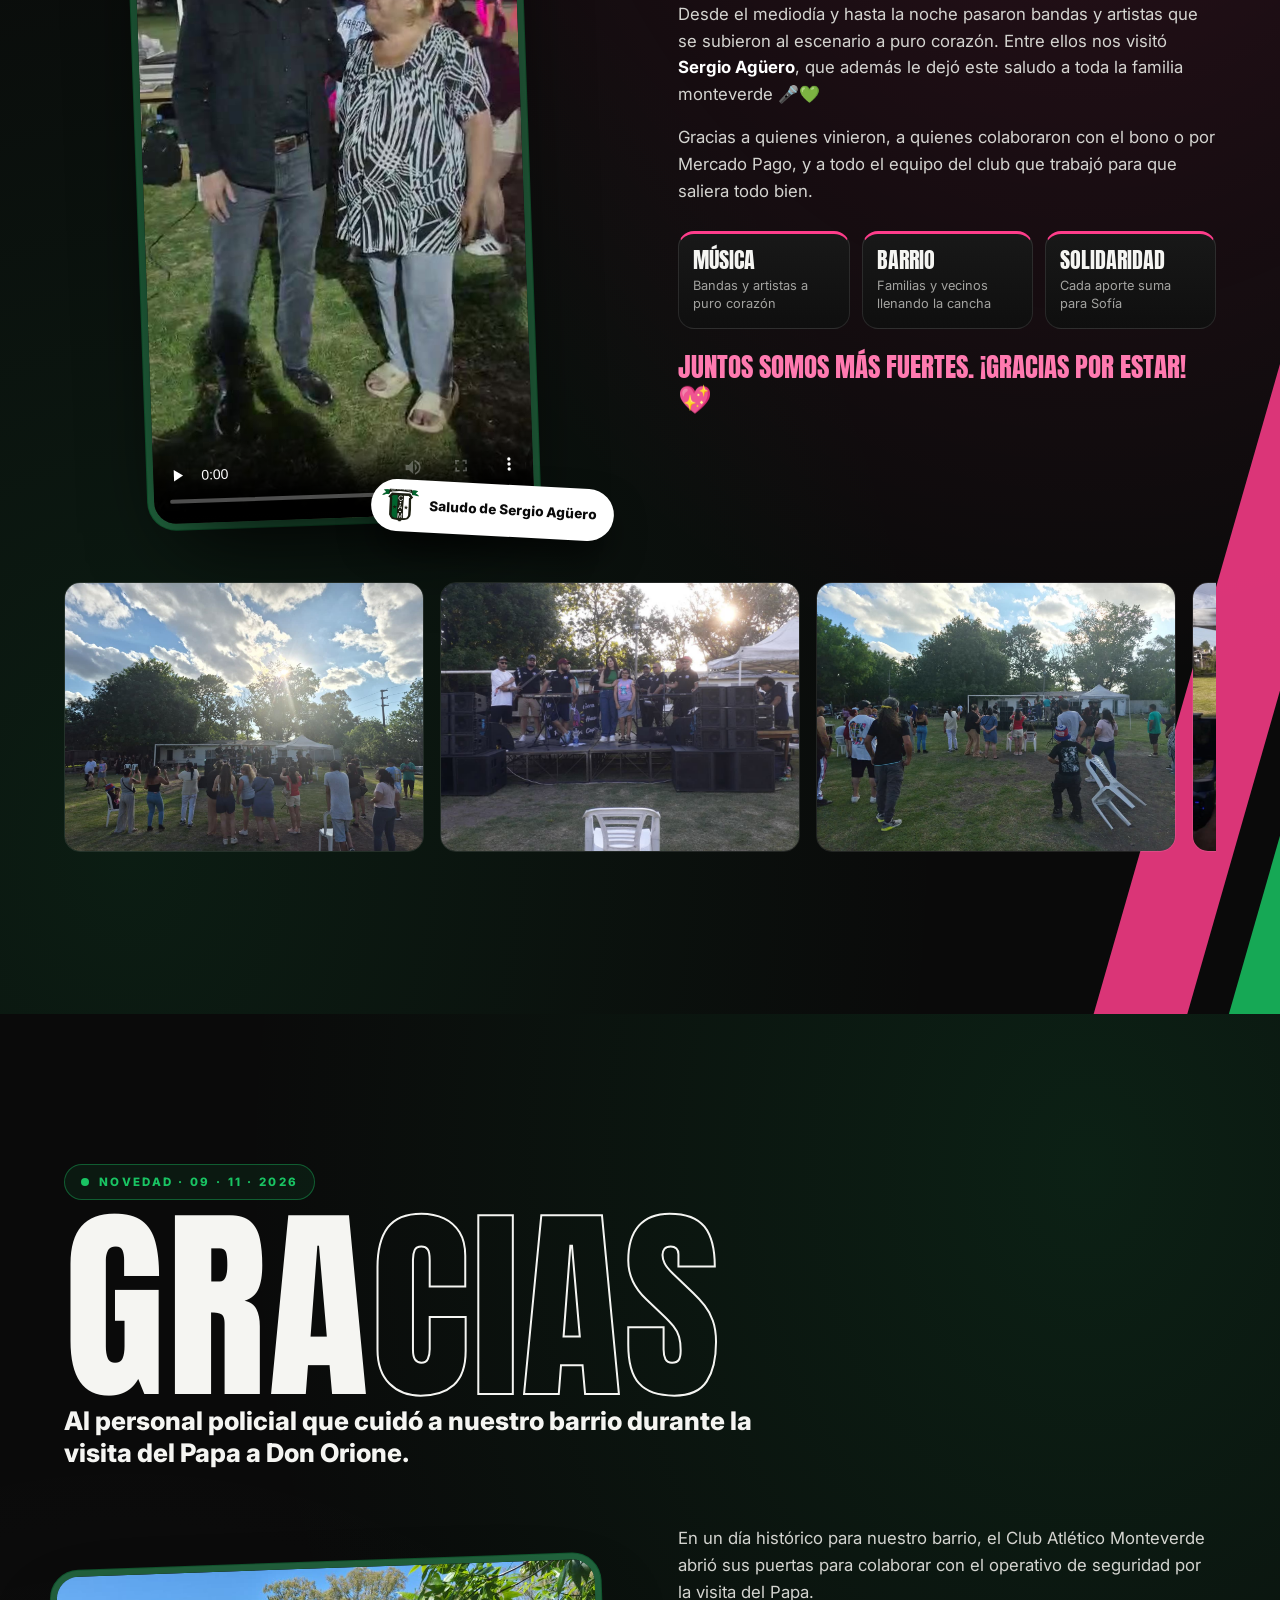
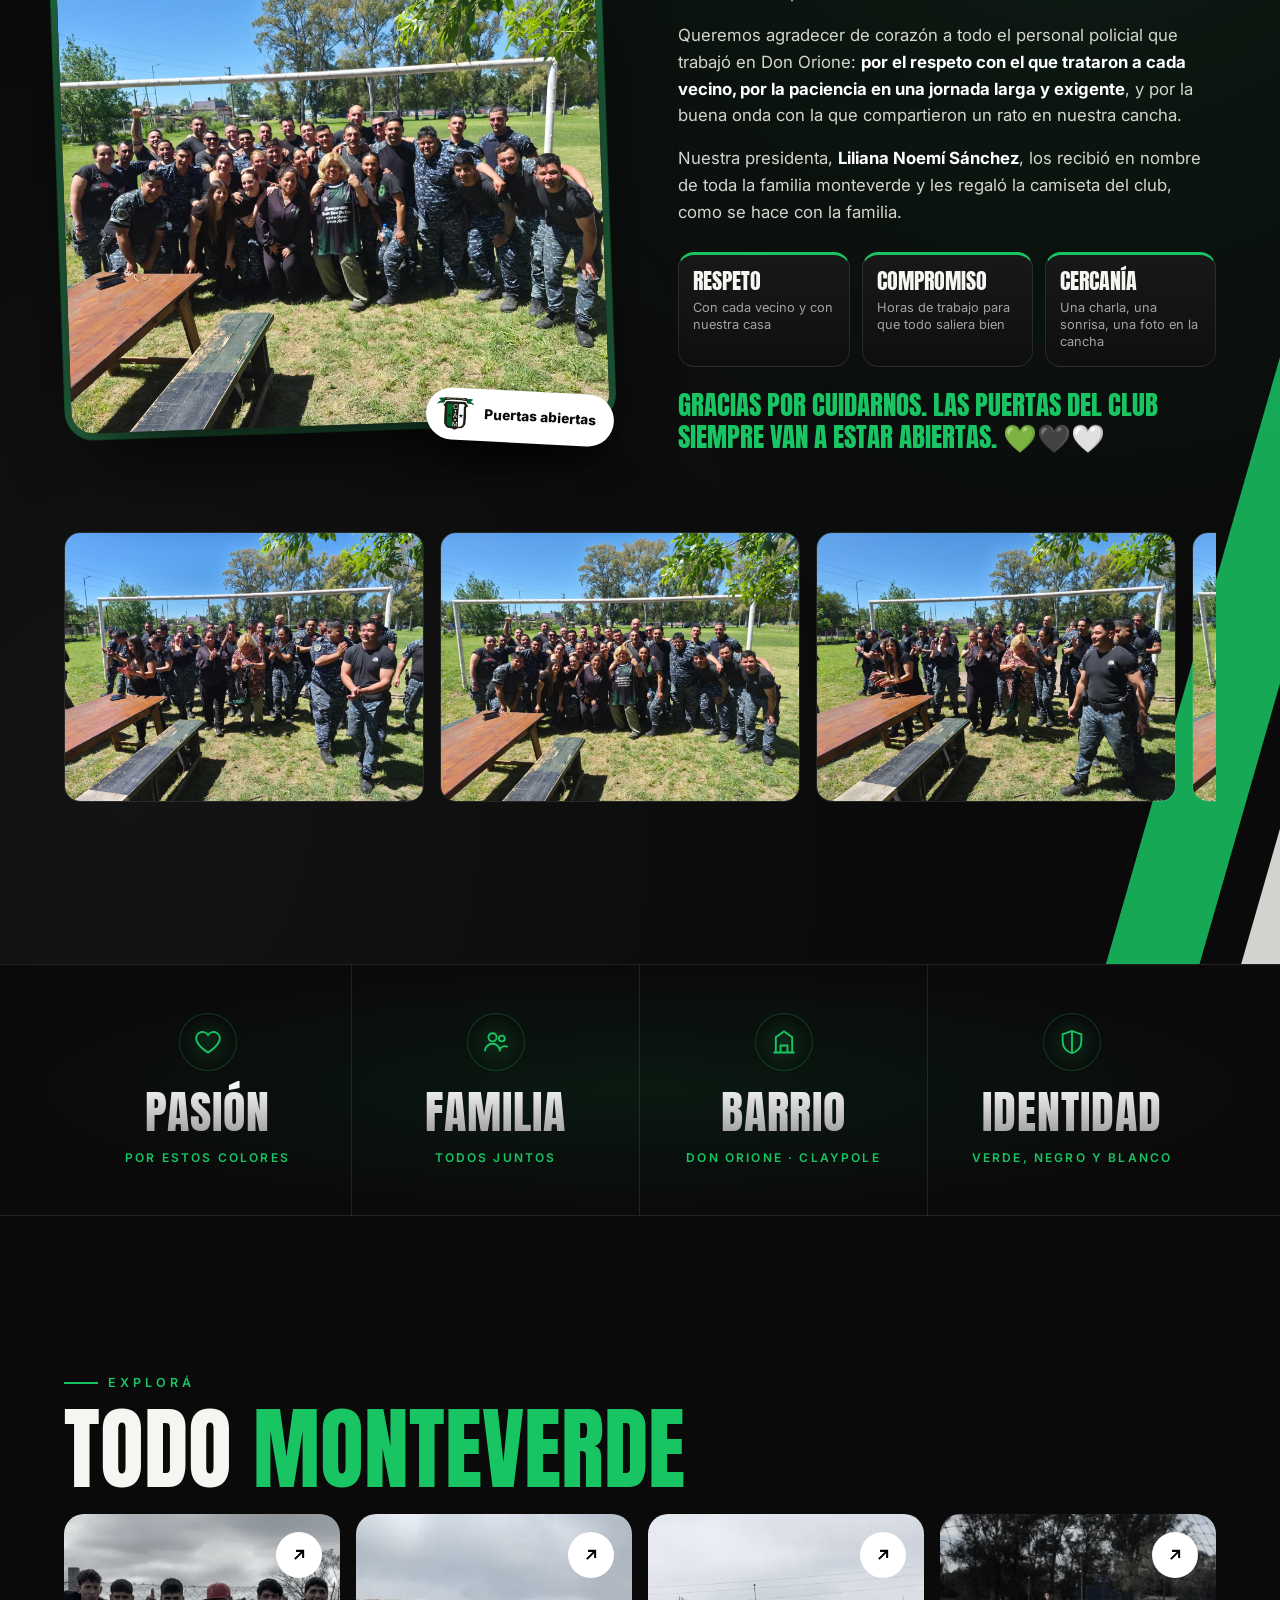
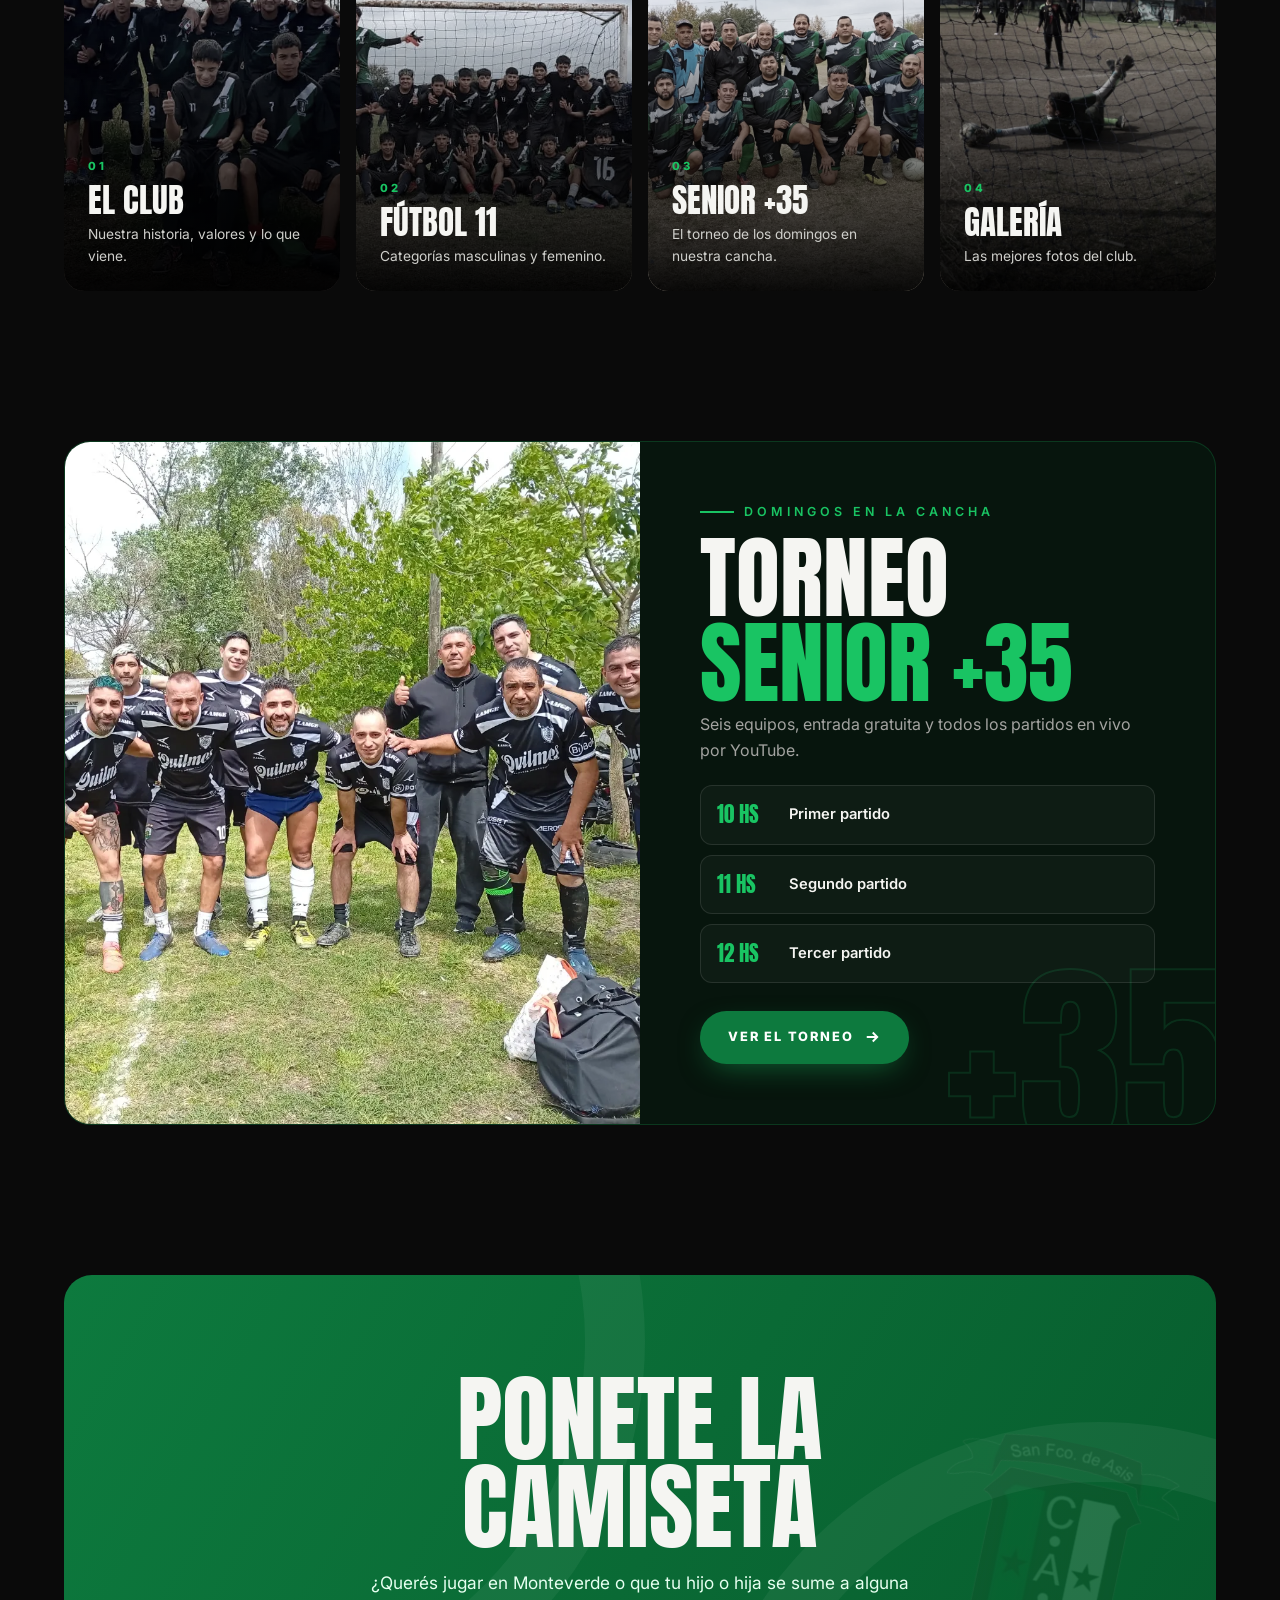
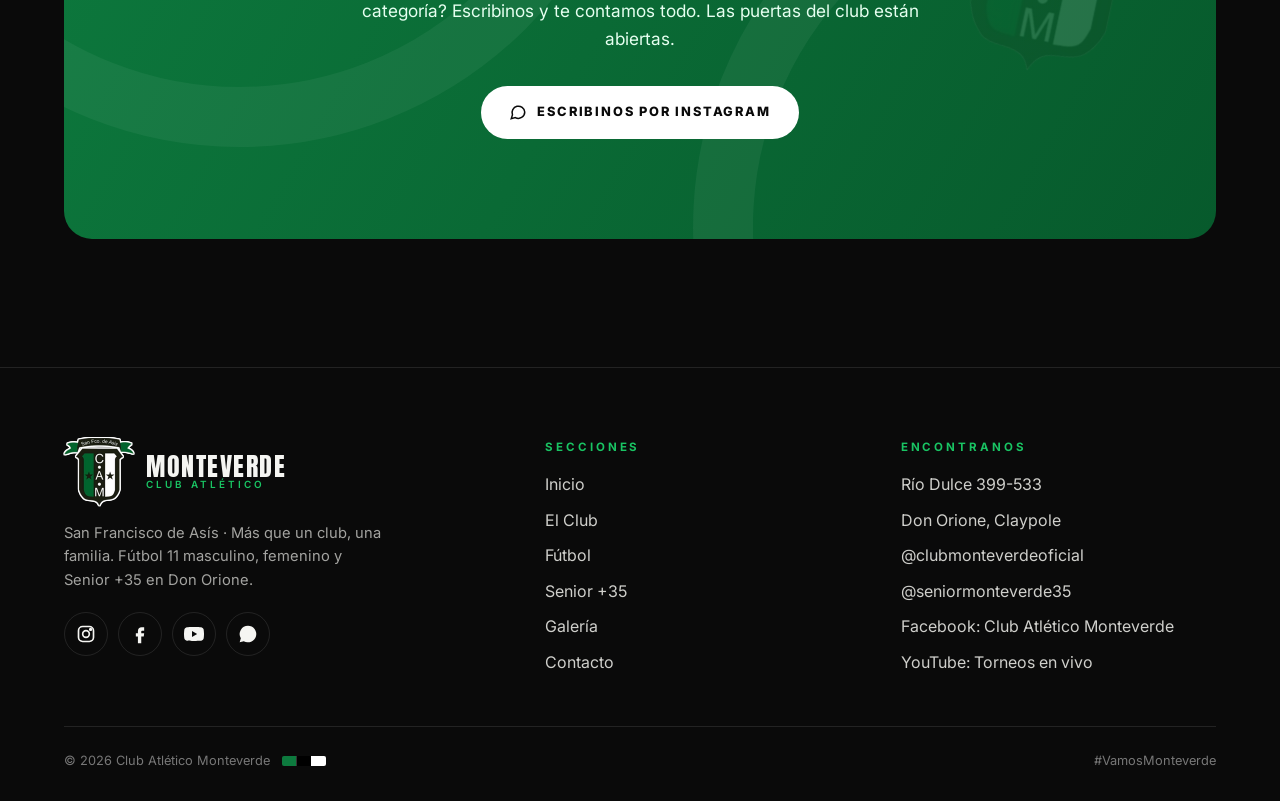
==== commit 51cb5e7e: "Novedad: Todos por Sofía, con saludo de Sergio Agüero y fotos del evento Co-Authored-By: Claude Opus" ====
--- a/index.html
+++ b/index.html
@@ -84,6 +84,44 @@
   <span>Vamos Monteverde</span><span>Más que un club una familia</span><span>Fútbol 11</span><span>Masculino &amp; Femenino</span><span>Senior +35</span><span>Don Orione</span>
 </div></div>
 
+<!-- ===== NOVEDAD: TODOS POR SOFÍA (14/11/2026) ===== -->
+<section class="pad thanks sofia" id="todos-por-sofia">
+  <div class="wrap">
+    <div class="thanks-head">
+      <span class="thanks-tag reveal"><i></i>Novedad · 14 · 11 · 2026</span>
+      <h2 class="thanks-title reveal d1">Todos por <span>Sofía</span></h2>
+      <p class="thanks-lead reveal d2">Gracias a cada vecino, banda y artista que se sumó al evento solidario. ¡Qué tarde hermosa vivimos!</p>
+    </div>
+    <div class="thanks-grid">
+      <figure class="thanks-photo thanks-video reveal">
+        <div class="frame"><video src="img/sofia/saludo-aguero.mp4" poster="img/sofia/saludo-aguero.jpg" controls playsinline preload="none" aria-label="Saludo de Sergio Agüero para el Club Monteverde"></video></div>
+        <span class="thanks-stamp"><img src="img/escudo-3d.png" alt="">Saludo de Sergio Agüero</span>
+      </figure>
+      <div class="thanks-body">
+        <p class="reveal d1">El sábado 14 de noviembre la cancha del club se llenó de música, familias y solidaridad para darle una mano a <strong>Sofía</strong>.</p>
+        <p class="reveal d2">Desde el mediodía y hasta la noche pasaron bandas y artistas que se subieron al escenario a puro corazón. Entre ellos nos visitó <strong>Sergio Agüero</strong>, que además le dejó este saludo a toda la familia monteverde 🎤💚</p>
+        <p class="reveal d2">Gracias a quienes vinieron, a quienes colaboraron con el bono o por Mercado Pago, y a todo el equipo del club que trabajó para que saliera todo bien.</p>
+        <ul class="thanks-vals reveal d3">
+          <li><b>Música</b><span>Bandas y artistas a puro corazón</span></li>
+          <li><b>Barrio</b><span>Familias y vecinos llenando la cancha</span></li>
+          <li><b>Solidaridad</b><span>Cada aporte suma para Sofía</span></li>
+        </ul>
+        <p class="thanks-sign reveal d3">Juntos somos más fuertes. ¡Gracias por estar! 💖</p>
+      </div>
+    </div>
+    <div class="thanks-strip reveal" aria-label="Fotos del evento Todos por Sofía">
+      <img src="img/sofia/sofia-3.jpg" alt="Gente en la cancha del club durante el evento Todos por Sofía" loading="lazy">
+      <img src="img/sofia/sofia-6.jpg" alt="El escenario del evento con equipos de sonido" loading="lazy">
+      <img src="img/sofia/sofia-1.jpg" alt="Familias disfrutando del evento en la cancha" loading="lazy">
+      <img src="img/sofia/sofia-7.jpg" alt="Músicos posando junto al escenario" loading="lazy">
+      <img src="img/sofia/sofia-2.jpg" alt="El evento con las luces encendidas al caer la tarde" loading="lazy">
+      <img src="img/sofia/sofia-4.jpg" alt="Sergio Agüero junto a una vecina en el evento" loading="lazy">
+      <img src="img/sofia/sofia-5.jpg" alt="Una artista invitada junto a una vecina en el evento" loading="lazy">
+    </div>
+  </div>
+</section>
+<!-- ===== FIN NOVEDAD ===== -->
+
 <!-- ===== NOVEDAD: AGRADECIMIENTO AL PERSONAL POLICIAL (09/11/2026) ===== -->
 <section class="pad thanks" id="gracias">
   <div class="wrap">
--- a/styles.css
+++ b/styles.css
@@ -483,6 +483,19 @@
   .thanks-title span{-webkit-text-stroke:1.5px var(--white)}
 }
 
+/* Novedad "Todos por Sofía": mismo formato con acento rosa y video vertical */
+.thanks.sofia{background:radial-gradient(ellipse at 85% 10%,#ff3d8b26,transparent 55%),radial-gradient(ellipse at 10% 90%,#19c4631a,transparent 50%)}
+.thanks.sofia::before{background:#ff3d8b;box-shadow:130px 0 0 var(--green-hi)}
+.thanks.sofia .thanks-tag{border-color:#ff3d8b77;background:#ff3d8b1a;color:#ff7ab0}
+.thanks.sofia .thanks-tag i{background:#ff3d8b}
+.thanks.sofia .thanks-title{font-size:clamp(4rem,12vw,9.5rem)}
+.thanks.sofia .thanks-title span{-webkit-text-stroke:2px #ff7ab0}
+.thanks.sofia .thanks-vals li{border-top-color:#ff3d8b}
+.thanks.sofia .thanks-sign{color:#ff7ab0!important}
+.thanks-video .frame{max-width:380px;margin:0 auto;transform:rotate(-2deg)}
+.thanks-video video{display:block;width:100%;aspect-ratio:9/16;object-fit:cover;background:#000}
+.thanks.sofia .thanks-strip img{aspect-ratio:4/3}
+
 /* ===== Torneo Senior +35: tabla, fechas, goleadores ===== */
 .src{color:var(--green-hi);text-decoration:underline;text-underline-offset:3px}
 .tb{flex:0 0 auto;display:inline-flex;align-items:center;justify-content:center;width:46px;height:46px}
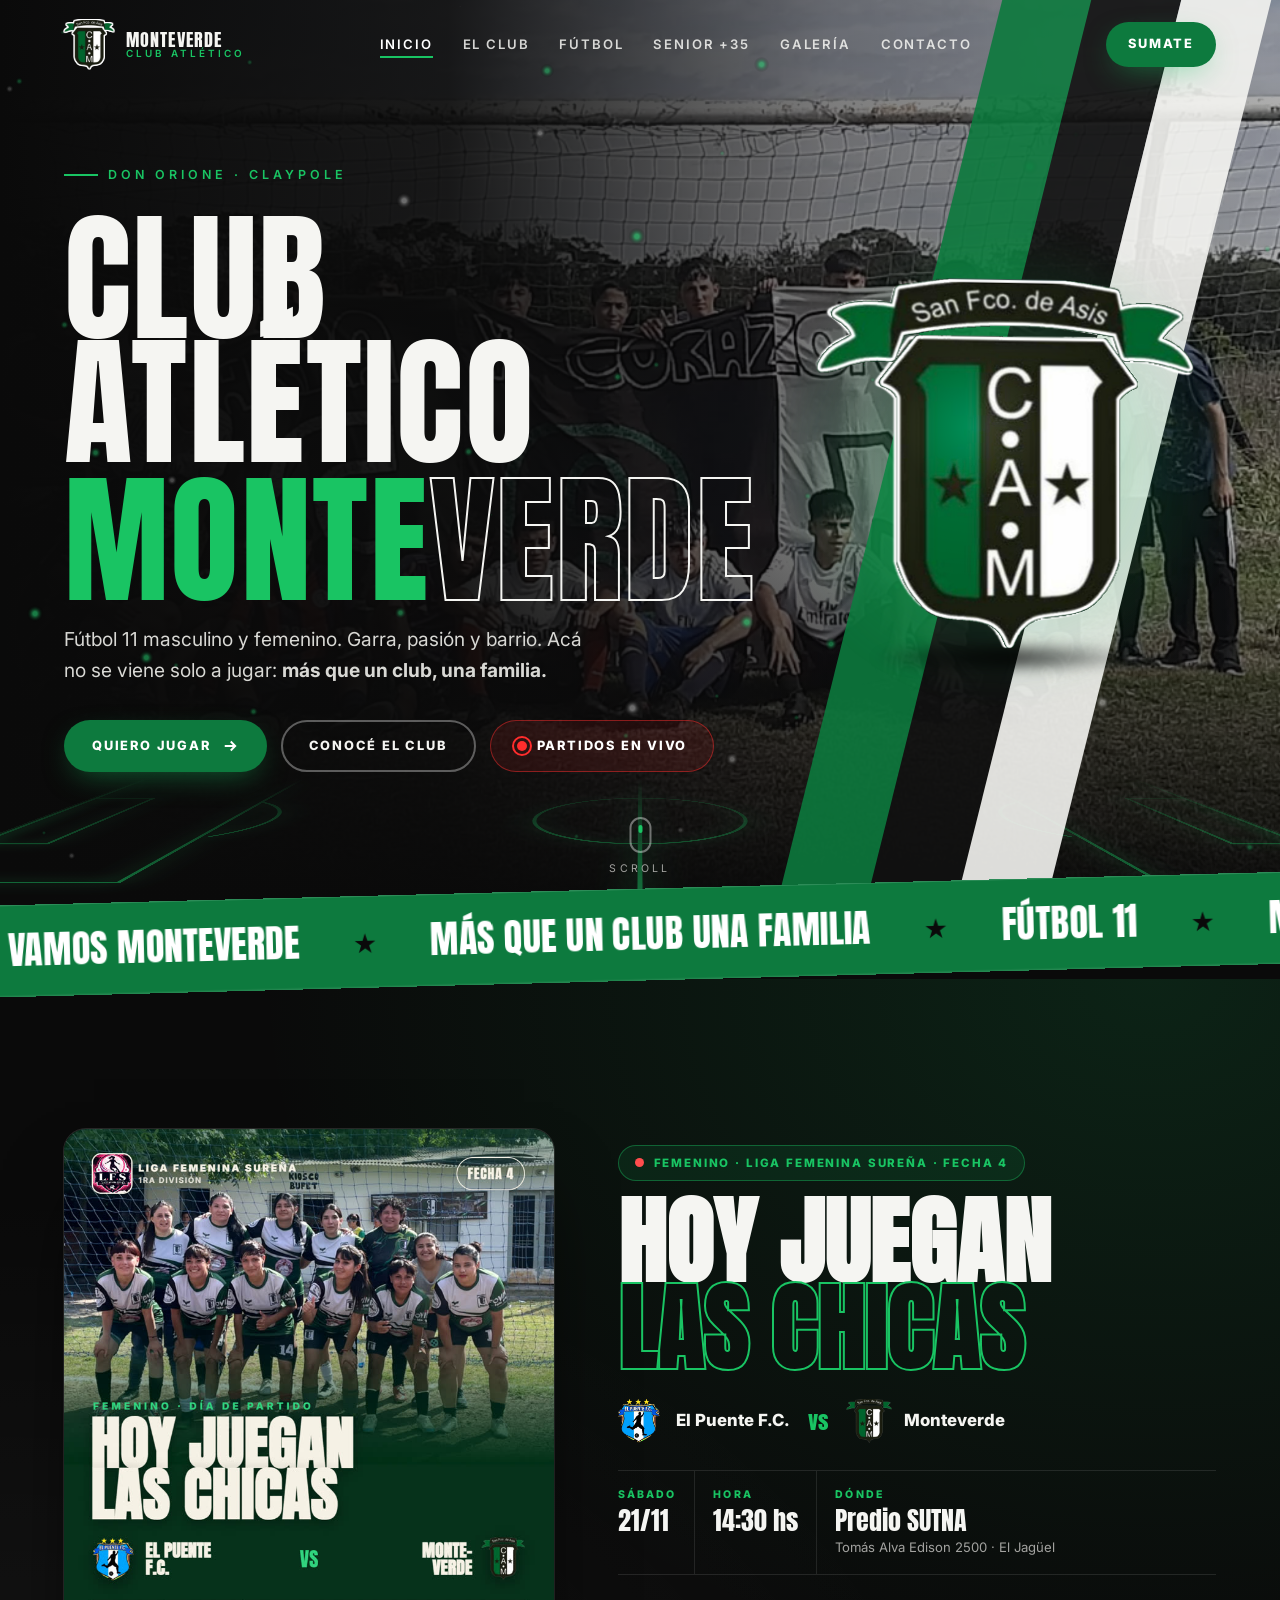
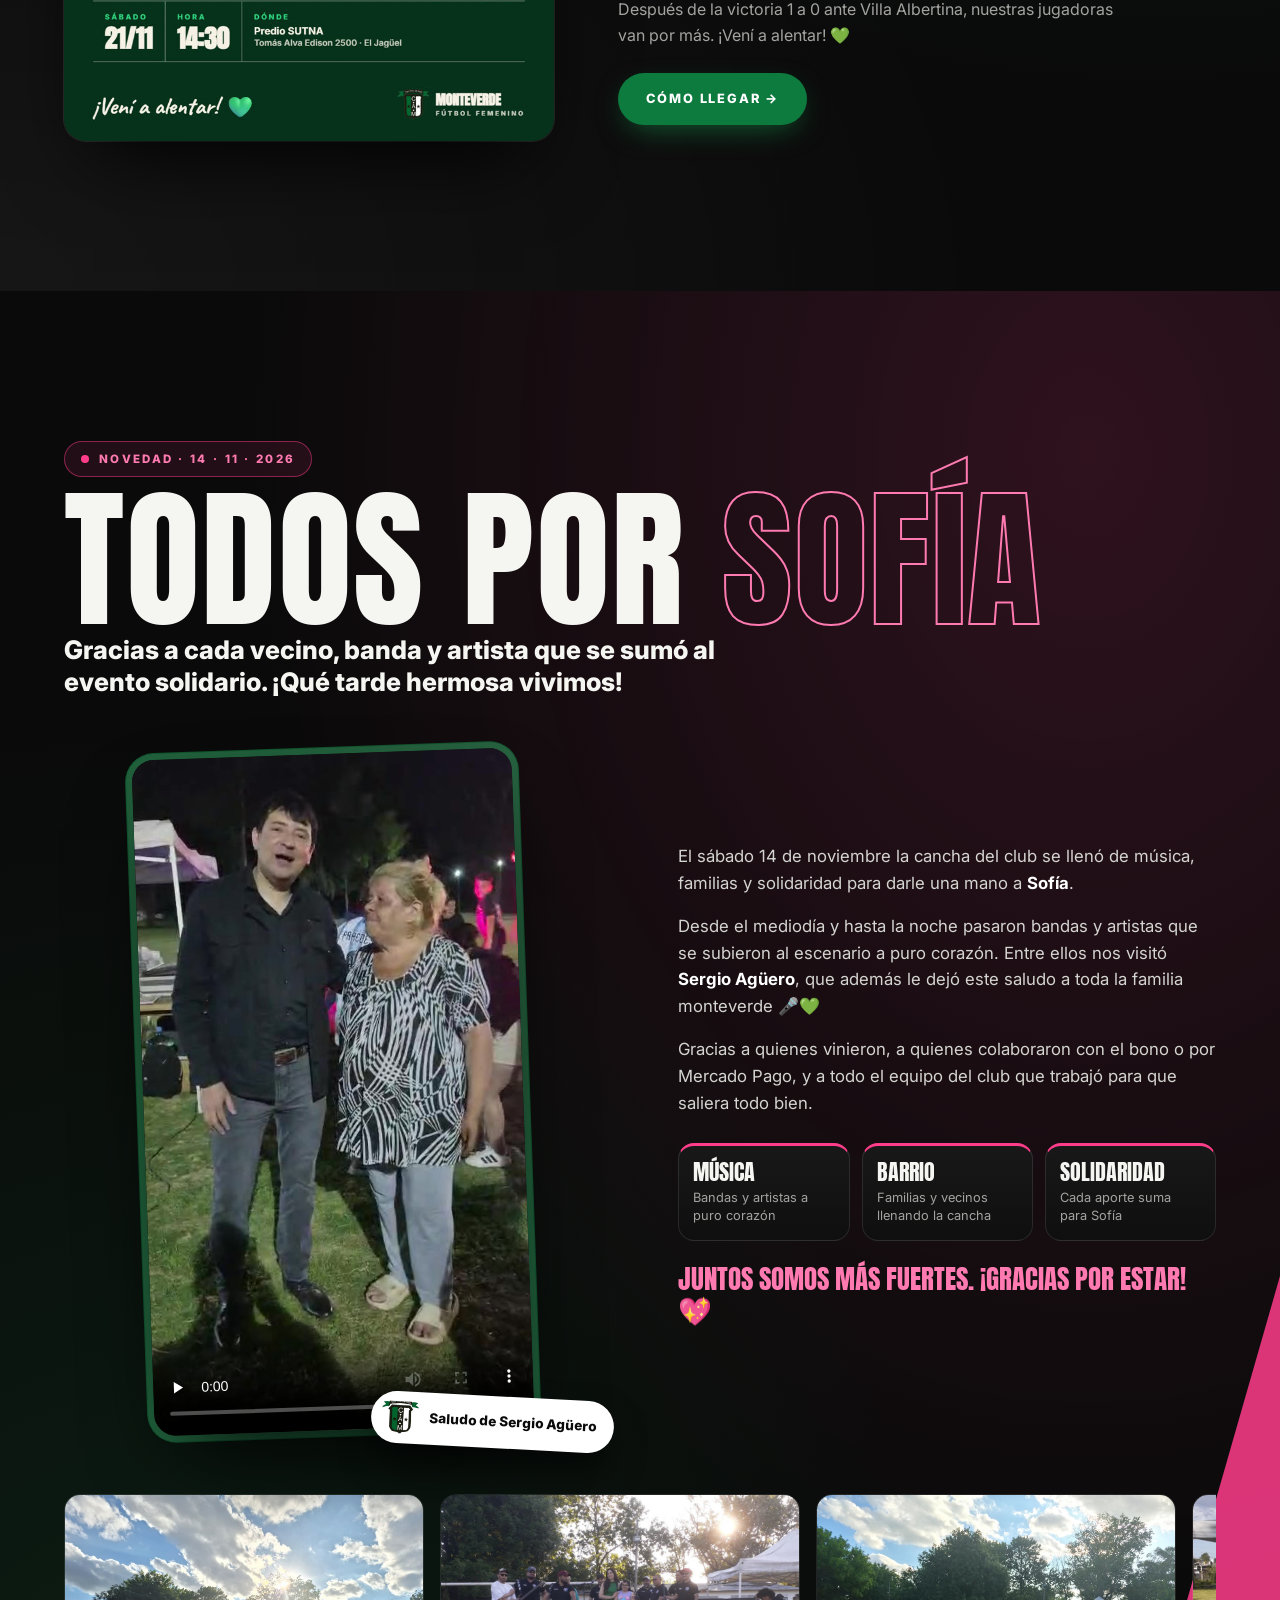
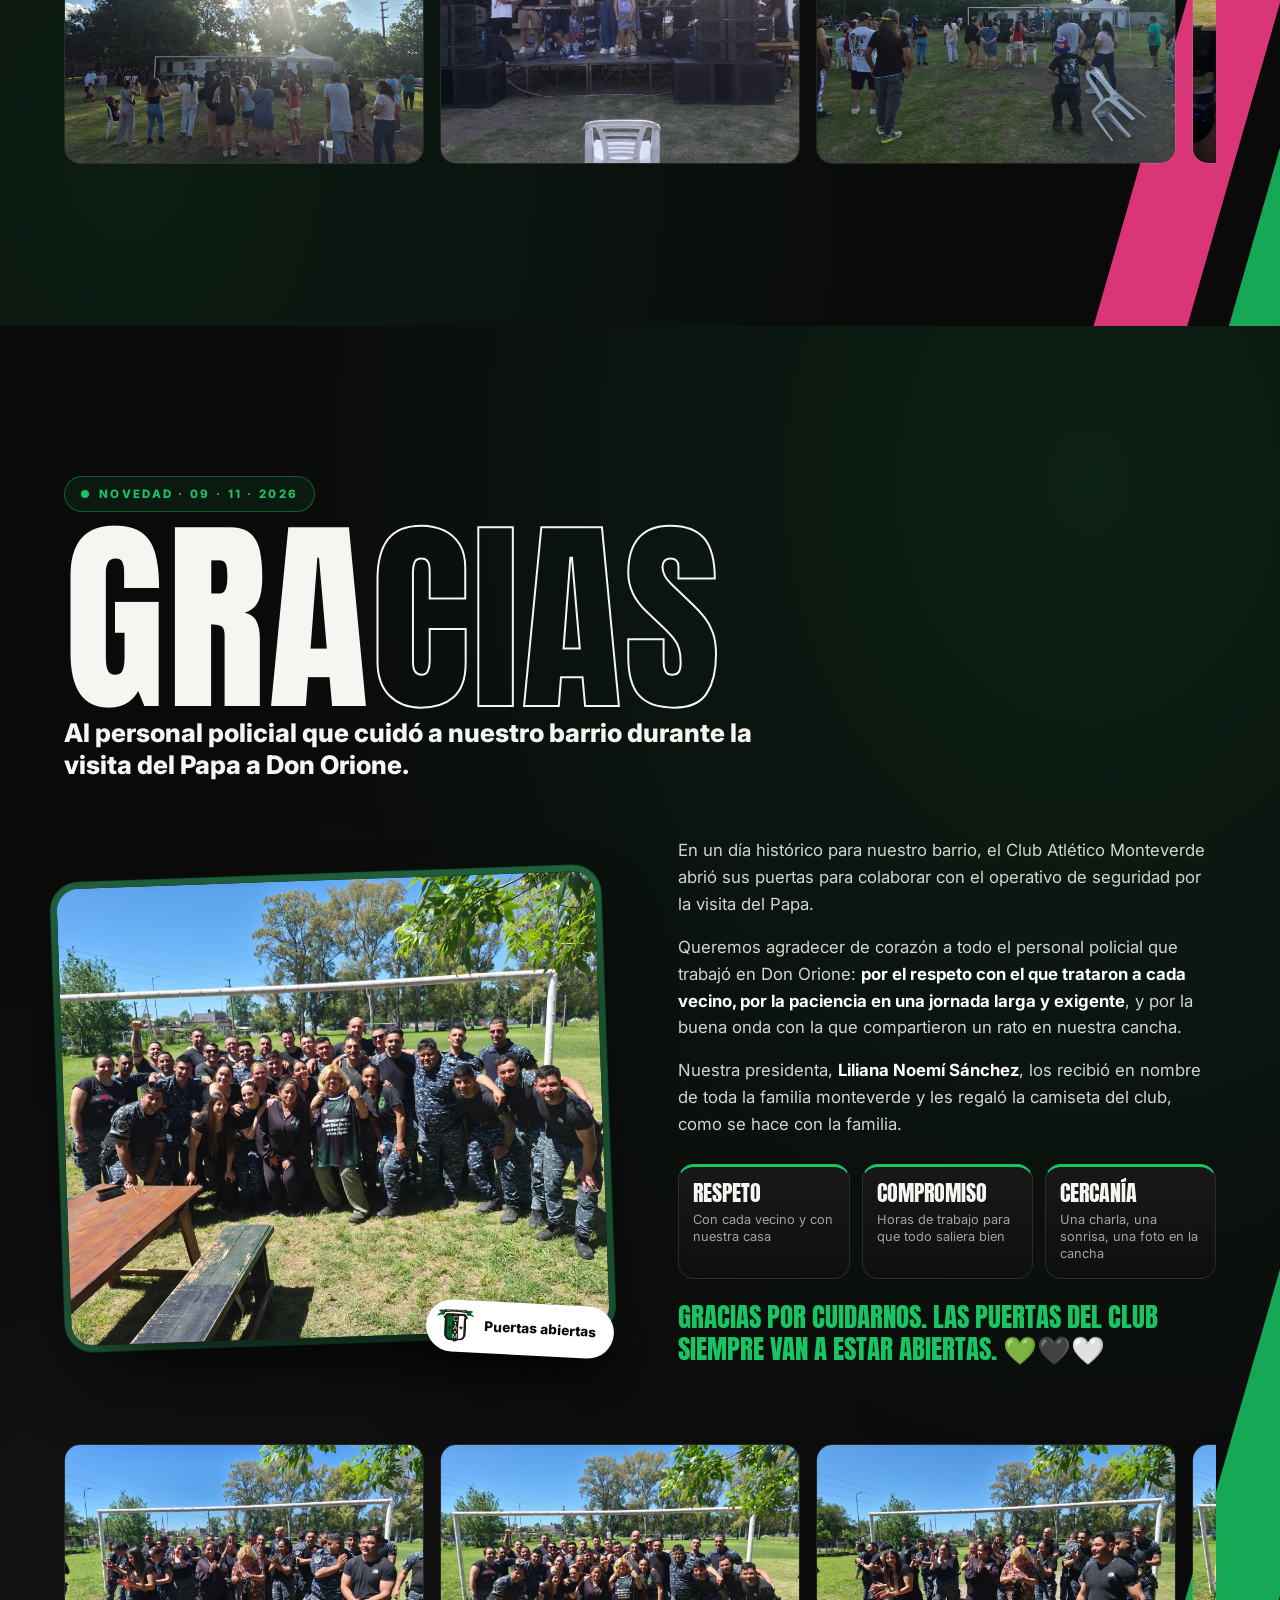
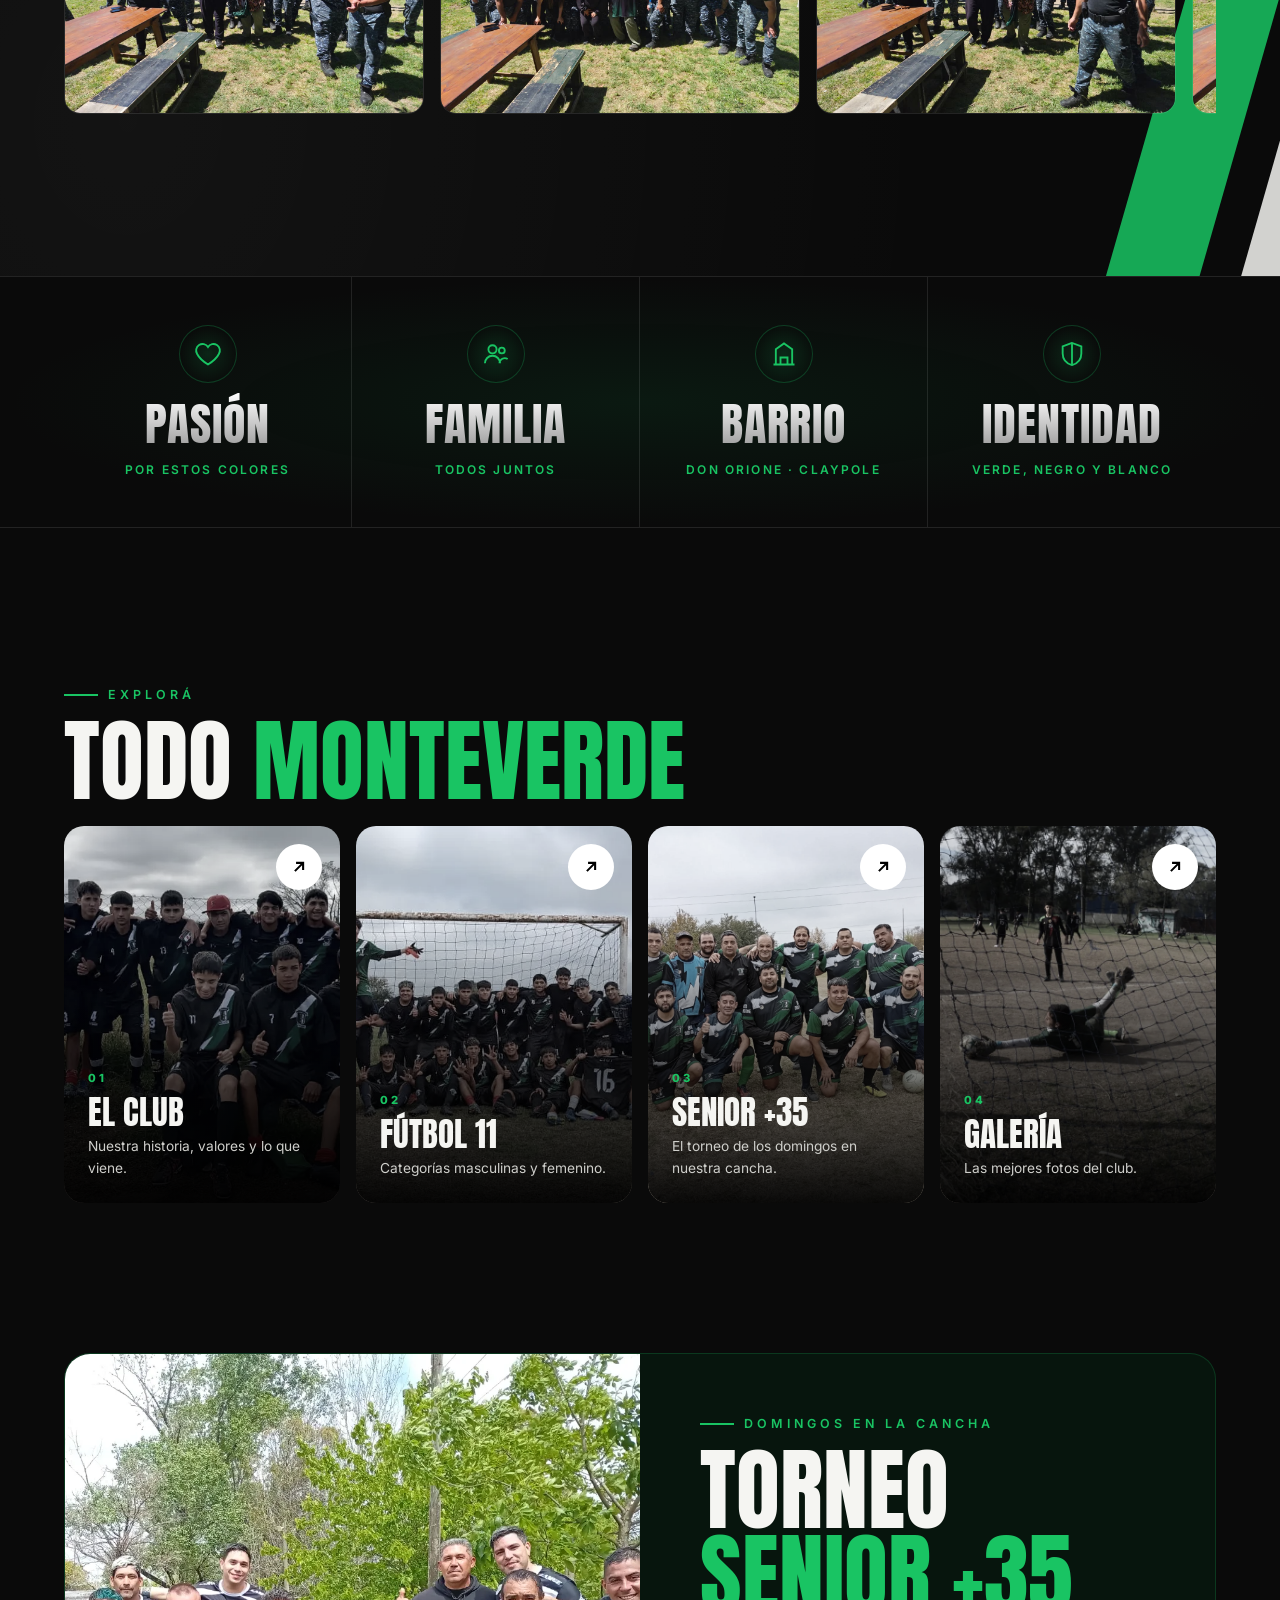
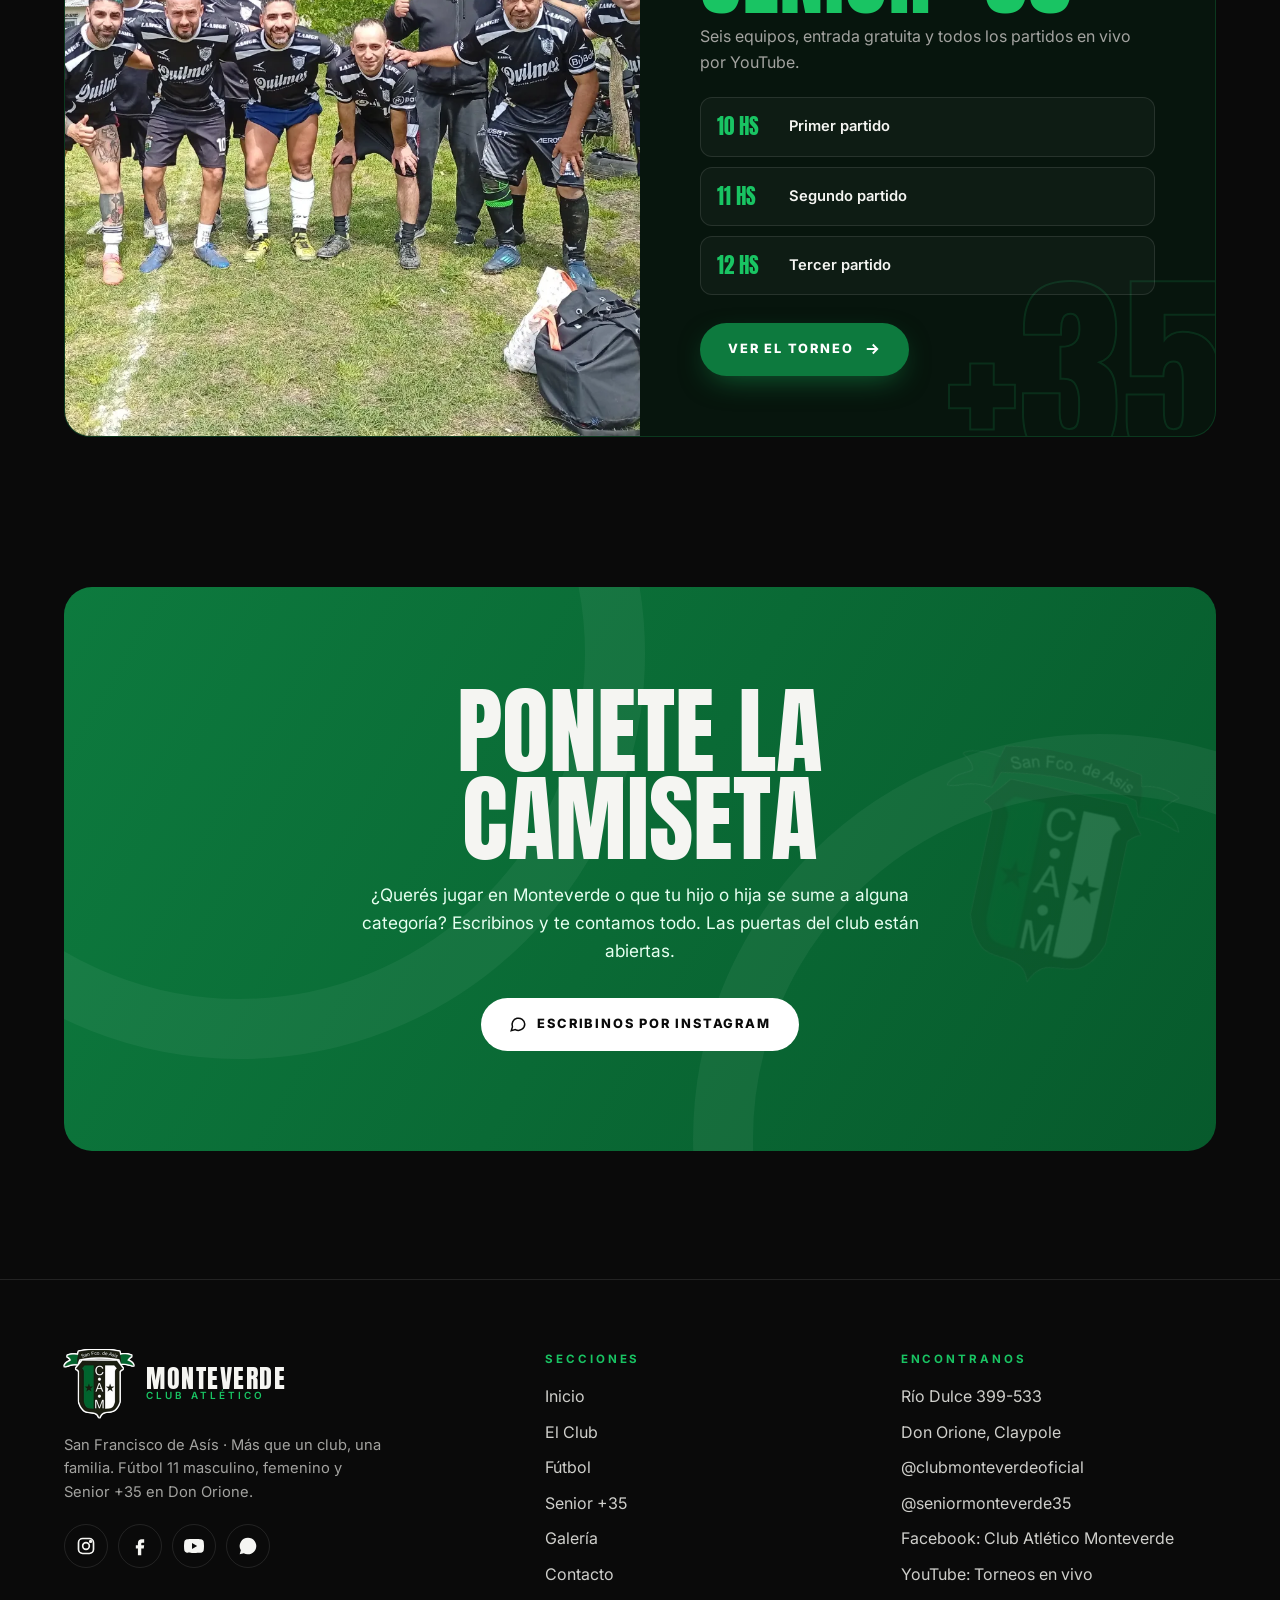
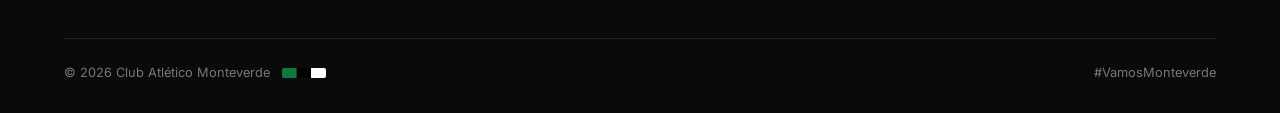
==== commit 2f2e50a7: "Novedad: hoy juegan las chicas, El Puente F.C. vs Monteverde (Liga Femenina Sureña, fecha 4) Co-Auth" ====
--- a/index.html
+++ b/index.html
@@ -84,6 +84,25 @@
   <span>Vamos Monteverde</span><span>Más que un club una familia</span><span>Fútbol 11</span><span>Masculino &amp; Femenino</span><span>Senior +35</span><span>Don Orione</span>
 </div></div>
 
+<!-- ===== NOVEDAD: FEMENINO FECHA 4 (21/11/2026) ===== -->
+<section class="pad matchday" id="femenino-fecha-4">
+  <div class="wrap md-grid">
+    <figure class="md-flyer reveal"><img src="img/femenino/fecha4.jpg" alt="Flyer: hoy juegan las chicas. El Puente F.C. vs Monteverde, sábado 21/11 a las 14:30 en el Predio SUTNA" loading="lazy"></figure>
+    <div class="md-body">
+      <span class="md-tag reveal"><i></i>Femenino · Liga Femenina Sureña · Fecha 4</span>
+      <h2 class="md-title reveal d1">Hoy juegan<br><span>las chicas</span></h2>
+      <div class="md-vs reveal d2"><span class="md-t"><img src="img/equipos/el-puente.png" alt="">El Puente F.C.</span><em>vs</em><span class="md-t"><img src="img/escudo-sm.png" alt="">Monteverde</span></div>
+      <ul class="md-info reveal d2">
+        <li><small>Sábado</small><b>21/11</b></li>
+        <li><small>Hora</small><b>14:30 hs</b></li>
+        <li><small>Dónde</small><b>Predio SUTNA</b><span>Tomás Alva Edison 2500 · El Jagüel</span></li>
+      </ul>
+      <p class="md-lead reveal d3">Después de la victoria 1 a 0 ante Villa Albertina, nuestras jugadoras van por más. ¡Vení a alentar! 💚</p>
+      <a class="btn btn-green reveal d3" href="https://www.google.com/maps/search/?api=1&query=Predio+SUTNA,+Tom%C3%A1s+Alva+Edison+2500,+El+Jag%C3%BCel" target="_blank" rel="noopener">Cómo llegar →</a>
+    </div>
+  </div>
+</section>
+
 <!-- ===== NOVEDAD: TODOS POR SOFÍA (14/11/2026) ===== -->
 <section class="pad thanks sofia" id="todos-por-sofia">
   <div class="wrap">
--- a/styles.css
+++ b/styles.css
@@ -630,3 +630,26 @@
 .btn-live:hover{background:#ff2d2d33}
 @media (max-width:640px){.live-cta{flex-wrap:wrap;gap:16px}.live-cta .go{width:100%;justify-content:center}}
 @media (prefers-reduced-motion:reduce){.live-dot::after{animation:none}}
+
+/* ===== Día de partido (femenino) ===== */
+.matchday{position:relative;overflow:hidden;background:radial-gradient(ellipse at 90% 0,#19c46322,transparent 55%),radial-gradient(ellipse at 0 100%,#ffffff0d,transparent 55%)}
+.md-grid{display:grid;grid-template-columns:.9fr 1.1fr;gap:clamp(28px,5vw,70px);align-items:center}
+.md-flyer{border-radius:22px;overflow:hidden;box-shadow:0 40px 80px -30px #000,0 0 0 1px #ffffff1f;transform:rotate(-1.5deg)}
+.md-flyer img{display:block;width:100%;height:auto}
+.md-tag{display:inline-flex;align-items:center;gap:10px;padding:8px 16px;border-radius:999px;border:1px solid #19c46366;background:#19c4631a;color:var(--green-hi);font-weight:800;font-size:.72rem;letter-spacing:.16em;text-transform:uppercase}
+.md-tag i{width:9px;height:9px;border-radius:50%;background:#ff4d4d;box-shadow:0 0 0 0 #ff4d4daa;animation:mdPulse 1.6s infinite}
+@keyframes mdPulse{70%{box-shadow:0 0 0 10px #ff4d4d00}100%{box-shadow:0 0 0 0 #ff4d4d00}}
+.md-title{font-family:Anton,Impact,sans-serif;text-transform:uppercase;font-size:clamp(3.2rem,8vw,6rem);line-height:.9;margin-top:18px}
+.md-title span{color:transparent;-webkit-text-stroke:2px var(--green-hi)}
+.md-vs{display:flex;align-items:center;gap:18px;margin-top:26px;flex-wrap:wrap}
+.md-t{display:flex;align-items:center;gap:12px;font-weight:800;font-size:1.05rem}
+.md-t img{width:46px;height:46px;object-fit:contain}
+.md-ep{width:44px;height:44px;border-radius:50%;display:grid;place-items:center;background:linear-gradient(90deg,#5bb4e8 0 33%,#fff 33% 66%,#5bb4e8 66%);color:#123a5c;font-family:Anton,sans-serif;font-size:1rem;font-weight:400}
+.md-vs em{font-style:normal;font-family:Anton,sans-serif;color:var(--green-hi);font-size:1.4rem}
+.md-info{list-style:none;display:grid;grid-template-columns:auto auto 1fr;margin-top:26px;border-top:1px solid var(--line);border-bottom:1px solid var(--line)}
+.md-info li{padding:16px 18px;border-right:1px solid var(--line)}.md-info li:first-child{padding-left:0}.md-info li:last-child{border-right:0}
+.md-info small{display:block;font-size:.66rem;font-weight:800;letter-spacing:.2em;text-transform:uppercase;color:var(--green-hi)}
+.md-info b{display:block;font-family:Anton,sans-serif;font-weight:400;font-size:1.6rem;margin-top:4px;line-height:1}
+.md-info span{display:block;font-size:.82rem;color:var(--muted);margin-top:4px}
+.md-lead{color:var(--muted);margin:22px 0 24px;max-width:520px}
+@media (max-width:860px){.md-grid{grid-template-columns:1fr}.md-flyer{max-width:440px;margin:0 auto}.md-info{grid-template-columns:1fr 1fr}.md-info li:nth-child(2){border-right:0}.md-info li:last-child{grid-column:1 / -1;border-top:1px solid var(--line);padding-left:0}}
